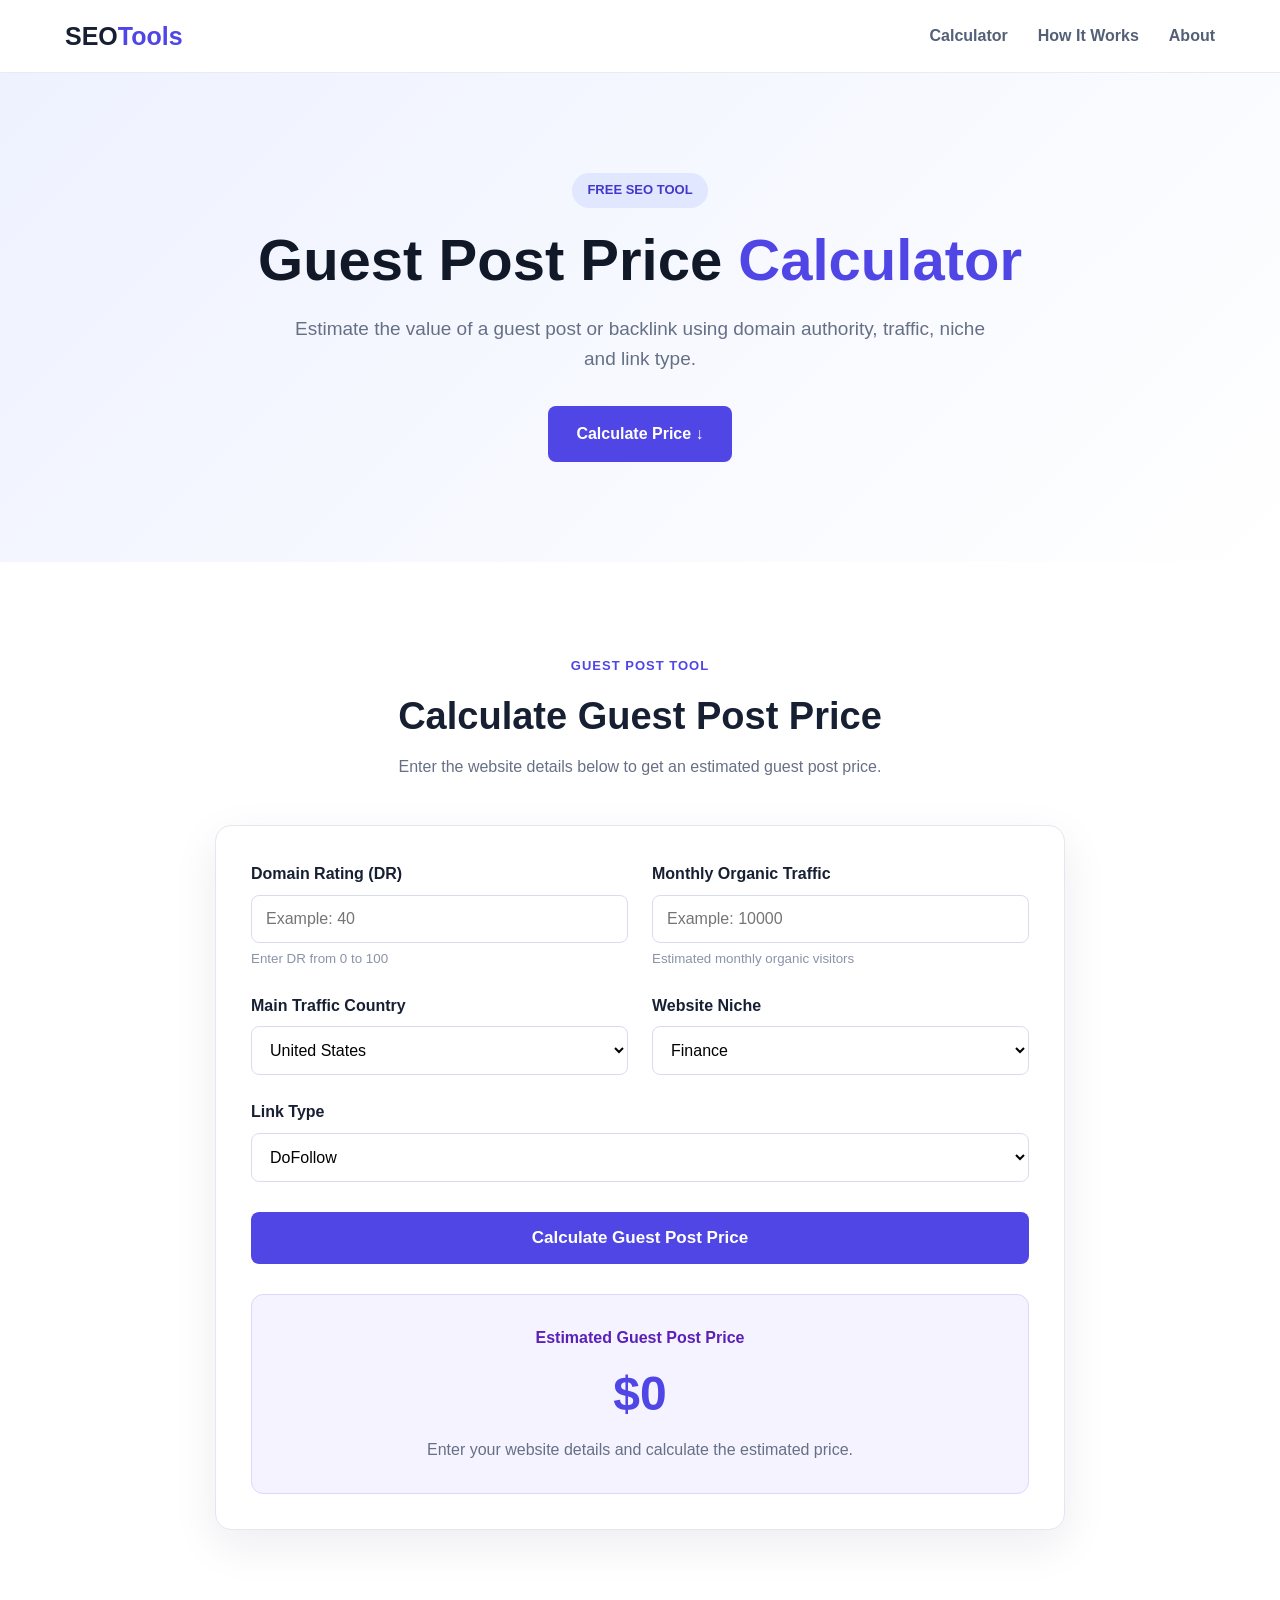
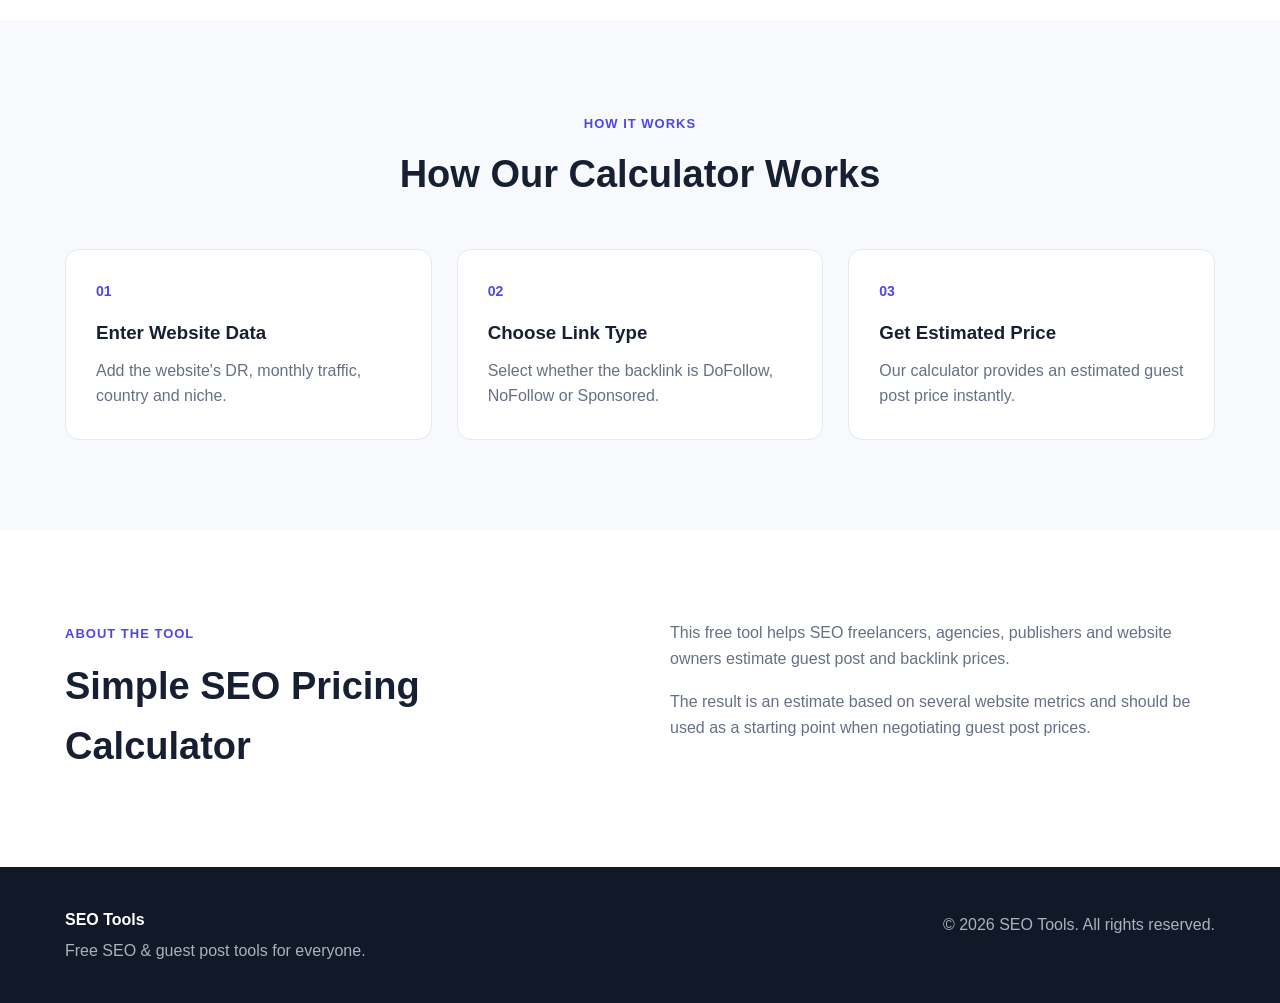
==== index.html @ 1c589ca2 "Update index.html" ====
<!DOCTYPE html>
<html lang="en">
<head>
    <meta charset="UTF-8">
    <meta name="viewport" content="width=device-width, initial-scale=1.0">

    <title>Guest Post Price Calculator | Free SEO Tool</title>

    <meta name="description" content="Free guest post price calculator. Estimate guest post and backlink prices based on domain authority, traffic, niche and link type.">

<link rel="stylesheet" type="text/css" href="./style.css?v=2">
<body>

<header class="header">
    <div class="container nav">
        <div class="logo">
            SEO<span>Tools</span>
        </div>

        <nav>
            <a href="#calculator">Calculator</a>
            <a href="#how-it-works">How It Works</a>
            <a href="#about">About</a>
        </nav>
    </div>
</header>


<section class="hero">
    <div class="container hero-content">

        <div class="hero-text">
            <div class="badge">FREE SEO TOOL</div>

            <h1>
                Guest Post Price
                <span>Calculator</span>
            </h1>

            <p>
                Estimate the value of a guest post or backlink
                using domain authority, traffic, niche and link type.
            </p>

            <a href="#calculator" class="hero-button">
                Calculate Price ↓
            </a>
        </div>

    </div>
</section>


<section class="calculator-section" id="calculator">

    <div class="container">

        <div class="section-heading">
            <span>GUEST POST TOOL</span>
            <h2>Calculate Guest Post Price</h2>
            <p>
                Enter the website details below to get an estimated
                guest post price.
            </p>
        </div>


        <div class="calculator-card">

            <div class="form-grid">

                <div class="form-group">
                    <label for="dr">Domain Rating (DR)</label>

                    <input
                        type="number"
                        id="dr"
                        min="0"
                        max="100"
                        placeholder="Example: 40"
                    >

                    <small>Enter DR from 0 to 100</small>
                </div>


                <div class="form-group">
                    <label for="traffic">Monthly Organic Traffic</label>

                    <input
                        type="number"
                        id="traffic"
                        min="0"
                        placeholder="Example: 10000"
                    >

                    <small>Estimated monthly organic visitors</small>
                </div>


                <div class="form-group">
                    <label for="country">Main Traffic Country</label>

                    <select id="country">
                        <option value="1">United States</option>
                        <option value="0.9">United Kingdom</option>
                        <option value="0.8">Canada</option>
                        <option value="0.7">Australia</option>
                        <option value="0.55">Germany</option>
                        <option value="0.45">France</option>
                        <option value="0.35">India</option>
                        <option value="0.3">Pakistan</option>
                        <option value="0.3">Other</option>
                    </select>
                </div>


                <div class="form-group">
                    <label for="niche">Website Niche</label>

                    <select id="niche">
                        <option value="1.25">Finance</option>
                        <option value="1.2">Business</option>
                        <option value="1.15">Technology</option>
                        <option value="1.1">Marketing / SEO</option>
                        <option value="1">Health</option>
                        <option value="0.95">Education</option>
                        <option value="0.9">Travel</option>
                        <option value="0.85">Lifestyle</option>
                        <option value="0.8">General</option>
                    </select>
                </div>


                <div class="form-group full-width">
                    <label for="linkType">Link Type</label>

                    <select id="linkType">
                        <option value="1.15">DoFollow</option>
                        <option value="0.75">NoFollow</option>
                        <option value="0.9">Sponsored</option>
                    </select>
                </div>

            </div>


            <button class="calculate-button" onclick="calculatePrice()">
                Calculate Guest Post Price
            </button>


            <div id="result" class="result-box">

                <div class="result-label">
                    Estimated Guest Post Price
                </div>

                <div class="price" id="price">
                    $0
                </div>

                <p id="resultText">
                    Enter your website details and calculate the estimated price.
                </p>

            </div>

        </div>

    </div>

</section>


<section class="features" id="how-it-works">

    <div class="container">

        <div class="section-heading">
            <span>HOW IT WORKS</span>
            <h2>How Our Calculator Works</h2>
        </div>


        <div class="feature-grid">

            <div class="feature-card">
                <div class="feature-number">01</div>
                <h3>Enter Website Data</h3>
                <p>
                    Add the website's DR, monthly traffic,
                    country and niche.
                </p>
            </div>


            <div class="feature-card">
                <div class="feature-number">02</div>
                <h3>Choose Link Type</h3>
                <p>
                    Select whether the backlink is DoFollow,
                    NoFollow or Sponsored.
                </p>
            </div>


            <div class="feature-card">
                <div class="feature-number">03</div>
                <h3>Get Estimated Price</h3>
                <p>
                    Our calculator provides an estimated
                    guest post price instantly.
                </p>
            </div>

        </div>

    </div>

</section>


<section class="about" id="about">

    <div class="container about-content">

        <div>
            <span class="section-label">ABOUT THE TOOL</span>

            <h2>
                Simple SEO Pricing Calculator
            </h2>
        </div>

        <div>
            <p>
                This free tool helps SEO freelancers, agencies,
                publishers and website owners estimate guest post
                and backlink prices.
            </p>

            <p>
                The result is an estimate based on several website
                metrics and should be used as a starting point when
                negotiating guest post prices.
            </p>
        </div>

    </div>

</section>


<footer>

    <div class="container footer-content">

        <div>
            <strong>SEO Tools</strong>
            <p>Free SEO & guest post tools for everyone.</p>
        </div>

        <div>
            <p>© 2026 SEO Tools. All rights reserved.</p>
        </div>

    </div>

</footer>


<script src="script.js"></script>

</body>
</html>
---- style.css ----
* {
    margin: 0;
    padding: 0;
    box-sizing: border-box;
}

html {
    scroll-behavior: smooth;
}

body {
    font-family: Arial, Helvetica, sans-serif;
    background: #f7f9fc;
    color: #172033;
    line-height: 1.6;
}

.container {
    width: 90%;
    max-width: 1150px;
    margin: auto;
}

/* HEADER */

.header {
    background: #ffffff;
    border-bottom: 1px solid #e8ecf2;
    position: sticky;
    top: 0;
    z-index: 1000;
}

.nav {
    min-height: 72px;
    display: flex;
    align-items: center;
    justify-content: space-between;
}

.logo {
    font-size: 25px;
    font-weight: 800;
    color: #172033;
}

.logo span {
    color: #4f46e5;
}

nav {
    display: flex;
    gap: 30px;
}

nav a {
    text-decoration: none;
    color: #536075;
    font-weight: 600;
}

nav a:hover {
    color: #4f46e5;
}

/* HERO */

.hero {
    background: linear-gradient(135deg, #eef2ff, #ffffff);
    padding: 100px 0;
}

.hero-content {
    text-align: center;
}

.badge {
    display: inline-block;
    background: #e0e7ff;
    color: #4338ca;
    padding: 7px 15px;
    border-radius: 50px;
    font-size: 13px;
    font-weight: 800;
    margin-bottom: 20px;
}

.hero h1 {
    font-size: 58px;
    line-height: 1.1;
    margin-bottom: 22px;
    color: #111827;
}

.hero h1 span {
    color: #4f46e5;
}

.hero p {
    max-width: 700px;
    margin: auto;
    font-size: 19px;
    color: #667085;
    margin-bottom: 32px;
}

.hero-button {
    display: inline-block;
    background: #4f46e5;
    color: white;
    text-decoration: none;
    padding: 15px 28px;
    border-radius: 8px;
    font-weight: 700;
}

.hero-button:hover {
    background: #3730a3;
}

/* SECTIONS */

.calculator-section {
    padding: 90px 0;
    background: white;
}

.section-heading {
    text-align: center;
    margin-bottom: 45px;
}

.section-heading span,
.section-label {
    color: #4f46e5;
    font-size: 13px;
    font-weight: 800;
    letter-spacing: 1px;
}

.section-heading h2 {
    font-size: 38px;
    margin: 8px 0;
}

.section-heading p {
    color: #667085;
}

/* CALCULATOR */

.calculator-card {
    max-width: 850px;
    margin: auto;
    background: #ffffff;
    border: 1px solid #e3e7ef;
    border-radius: 16px;
    padding: 35px;
    box-shadow: 0 15px 45px rgba(20, 30, 60, 0.08);
}

.form-grid {
    display: grid;
    grid-template-columns: 1fr 1fr;
    gap: 24px;
}

.form-group {
    display: flex;
    flex-direction: column;
}

.full-width {
    grid-column: 1 / -1;
}

label {
    font-weight: 700;
    margin-bottom: 8px;
}

input,
select {
    width: 100%;
    padding: 14px;
    border: 1px solid #d8dee9;
    border-radius: 8px;
    font-size: 16px;
    outline: none;
    background: white;
}

input:focus,
select:focus {
    border-color: #4f46e5;
}

small {
    color: #8a94a6;
    margin-top: 5px;
}

.calculate-button {
    width: 100%;
    margin-top: 30px;
    padding: 16px;
    background: #4f46e5;
    color: white;
    border: none;
    border-radius: 8px;
    font-size: 17px;
    font-weight: 800;
    cursor: pointer;
}

.calculate-button:hover {
    background: #3730a3;
}

/* RESULT */

.result-box {
    margin-top: 30px;
    padding: 30px;
    background: #f5f3ff;
    border: 1px solid #ddd6fe;
    border-radius: 12px;
    text-align: center;
}

.result-label {
    color: #5b21b6;
    font-weight: 700;
}

.price {
    font-size: 48px;
    font-weight: 900;
    color: #4f46e5;
    margin: 5px 0;
}

.result-box p {
    color: #667085;
}

/* FEATURES */

.features {
    padding: 90px 0;
    background: #f7f9fc;
}

.feature-grid {
    display: grid;
    grid-template-columns: repeat(3, 1fr);
    gap: 25px;
}

.feature-card {
    background: white;
    border: 1px solid #e5e9f0;
    border-radius: 14px;
    padding: 30px;
}

.feature-number {
    font-size: 14px;
    font-weight: 900;
    color: #4f46e5;
    margin-bottom: 15px;
}

.feature-card h3 {
    margin-bottom: 10px;
}

.feature-card p {
    color: #667085;
}

/* ABOUT */

.about {
    padding: 90px 0;
    background: white;
}

.about-content {
    display: grid;
    grid-template-columns: 1fr 1fr;
    gap: 60px;
}

.about h2 {
    font-size: 38px;
    margin-top: 10px;
}

.about p {
    color: #667085;
    margin-bottom: 18px;
}

/* FOOTER */

footer {
    background: #111827;
    color: white;
    padding: 40px 0;
}

.footer-content {
    display: flex;
    justify-content: space-between;
    gap: 30px;
}

footer p {
    color: #aab2c0;
    margin-top: 5px;
}

/* MOBILE */

@media (max-width: 768px) {

    .nav {
        flex-direction: column;
        gap: 15px;
        padding: 18px 0;
    }

    nav {
        gap: 15px;
        flex-wrap: wrap;
        justify-content: center;
    }

    .hero {
        padding: 70px 0;
    }

    .hero h1 {
        font-size: 40px;
    }

    .hero p {
        font-size: 17px;
    }

    .form-grid {
        grid-template-columns: 1fr;
    }

    .full-width {
        grid-column: auto;
    }

    .feature-grid {
        grid-template-columns: 1fr;
    }

    .about-content {
        grid-template-columns: 1fr;
        gap: 30px;
    }

    .footer-content {
        flex-direction: column;
    }

    .section-heading h2 {
        font-size: 30px;
    }

    .calculator-card {
        padding: 22px;
    }
}
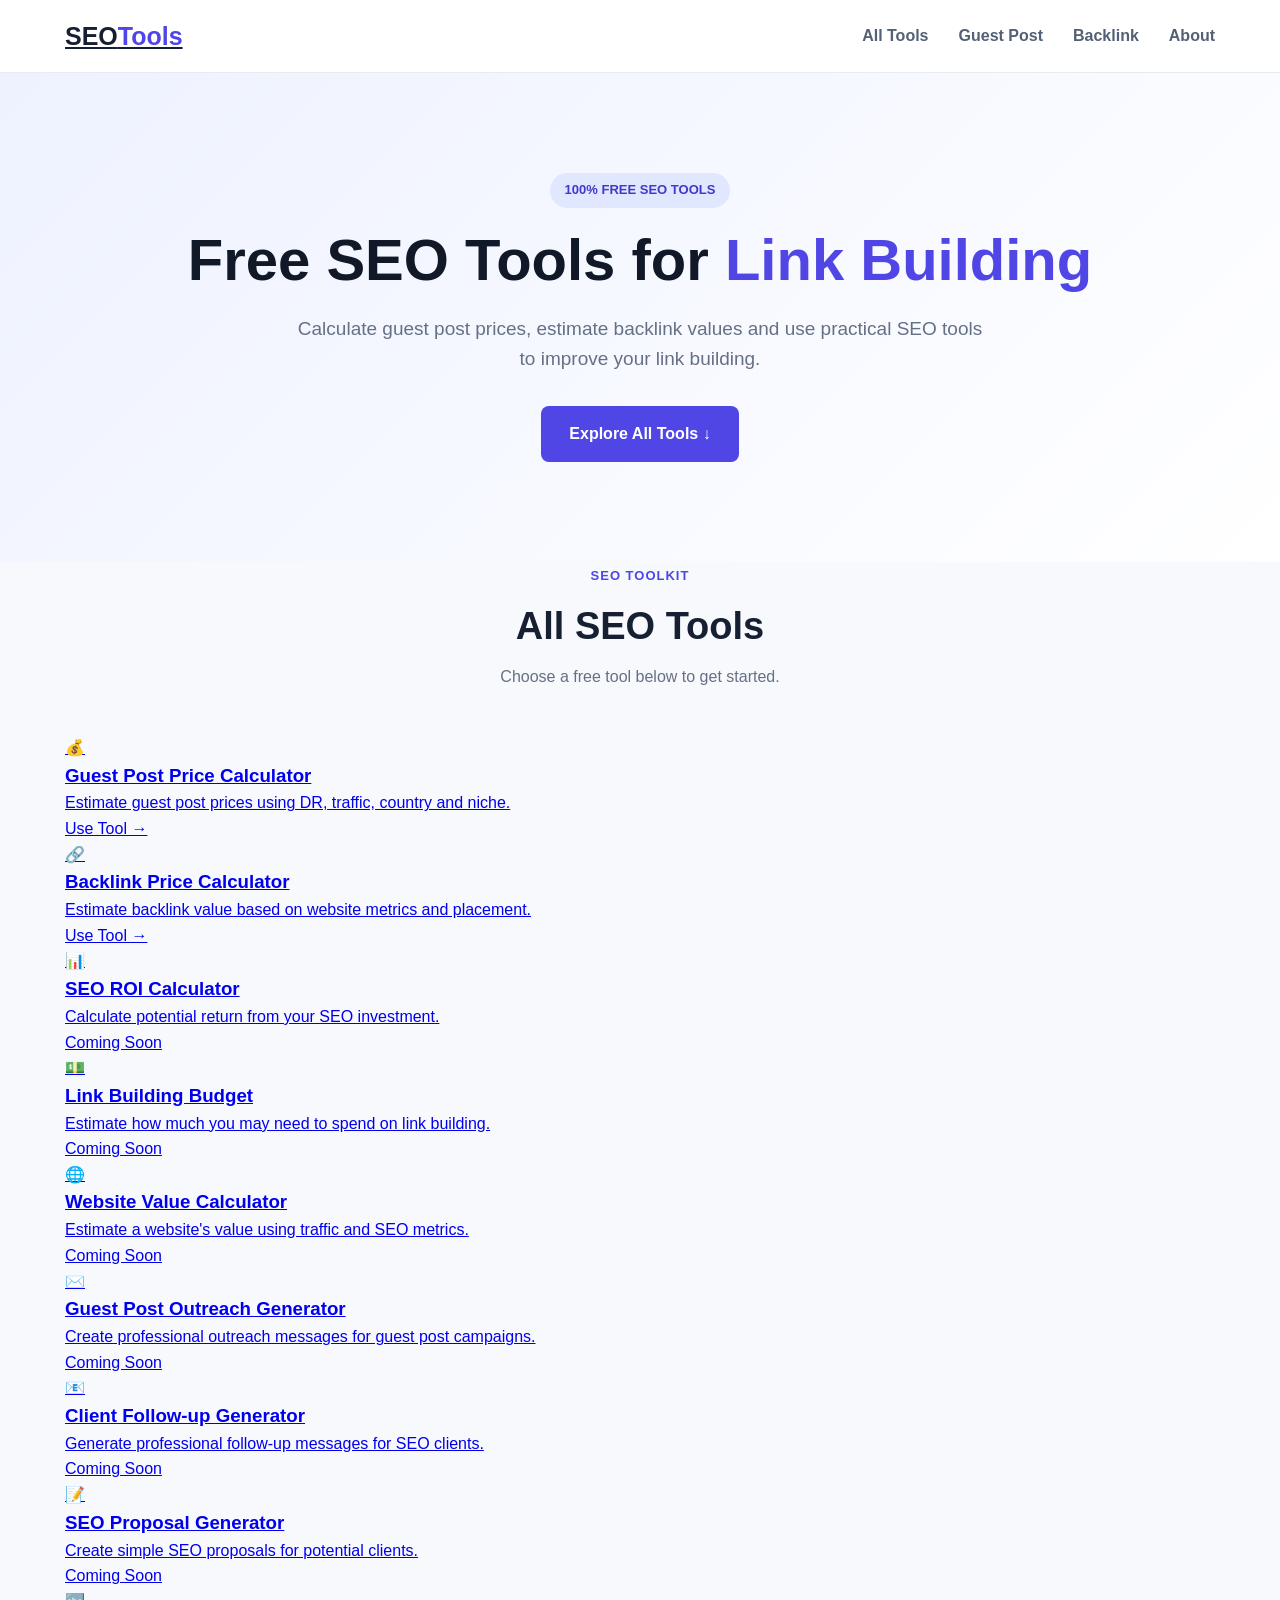
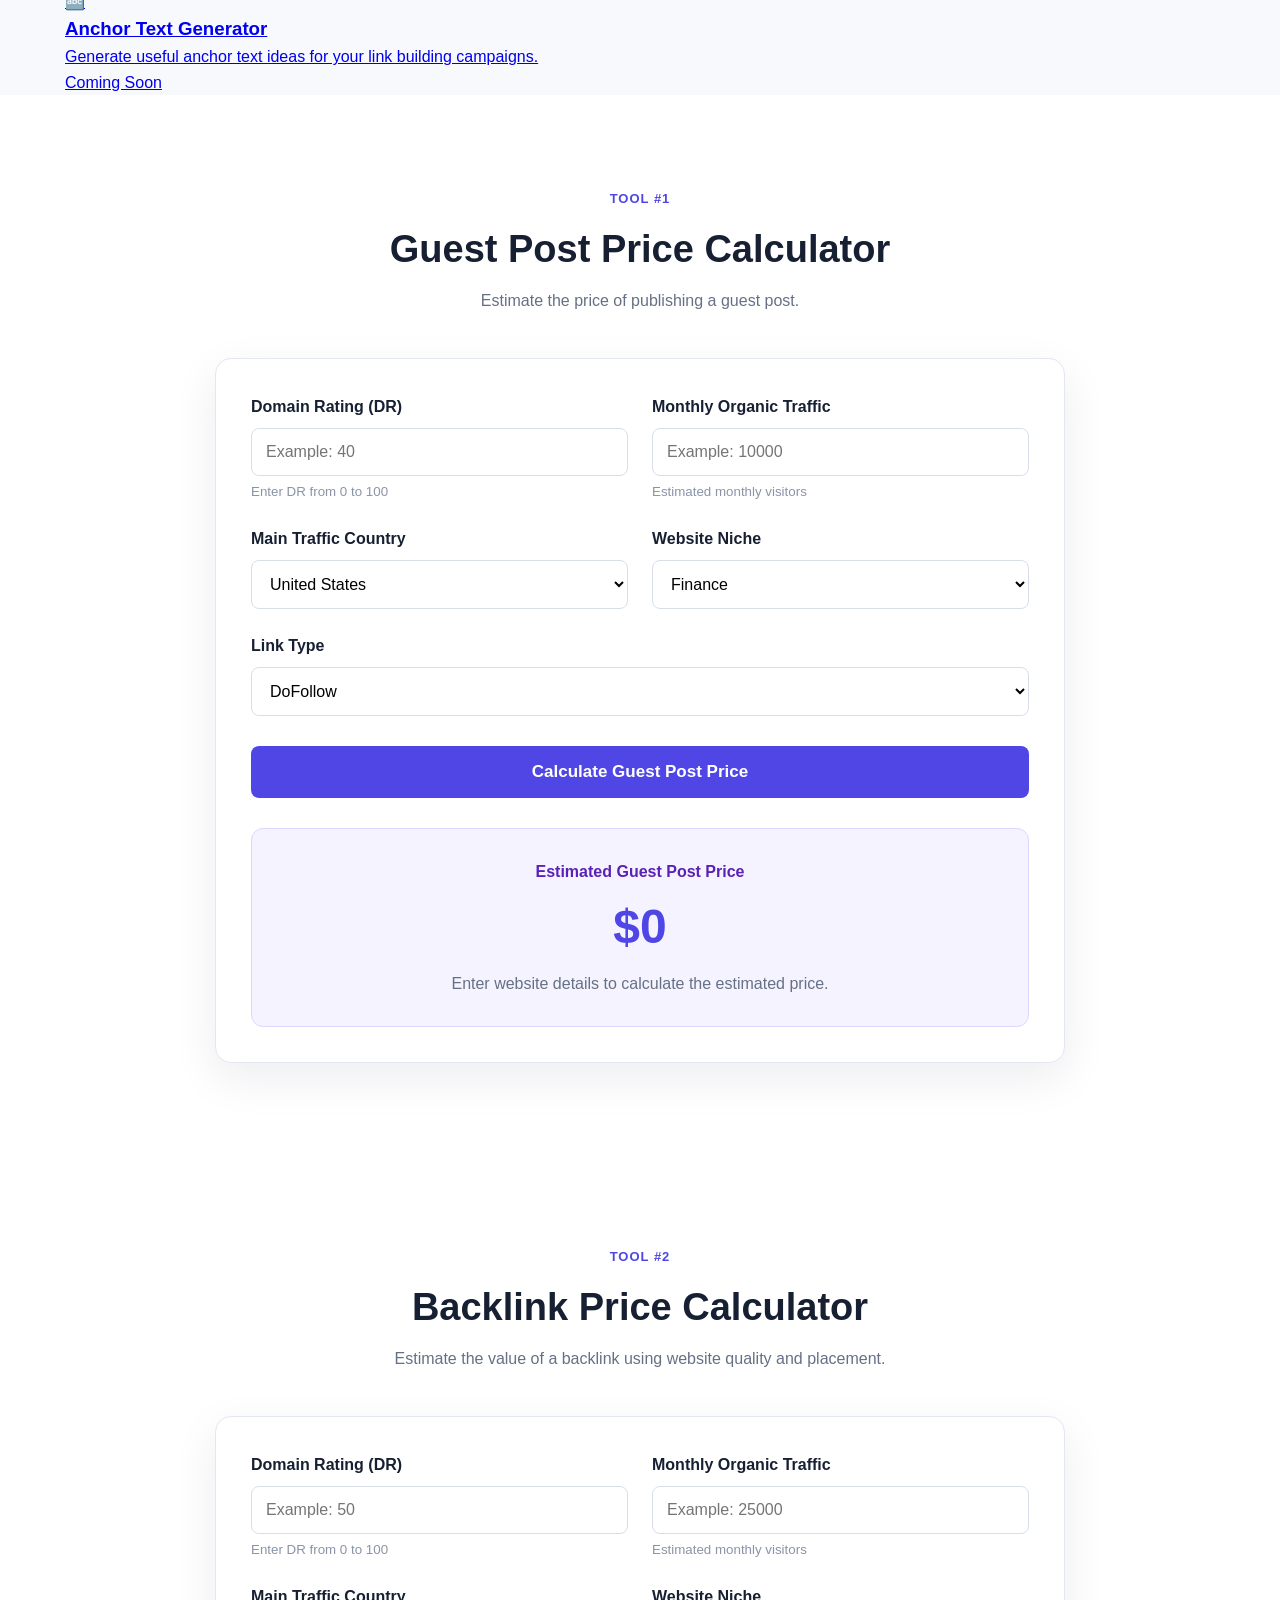
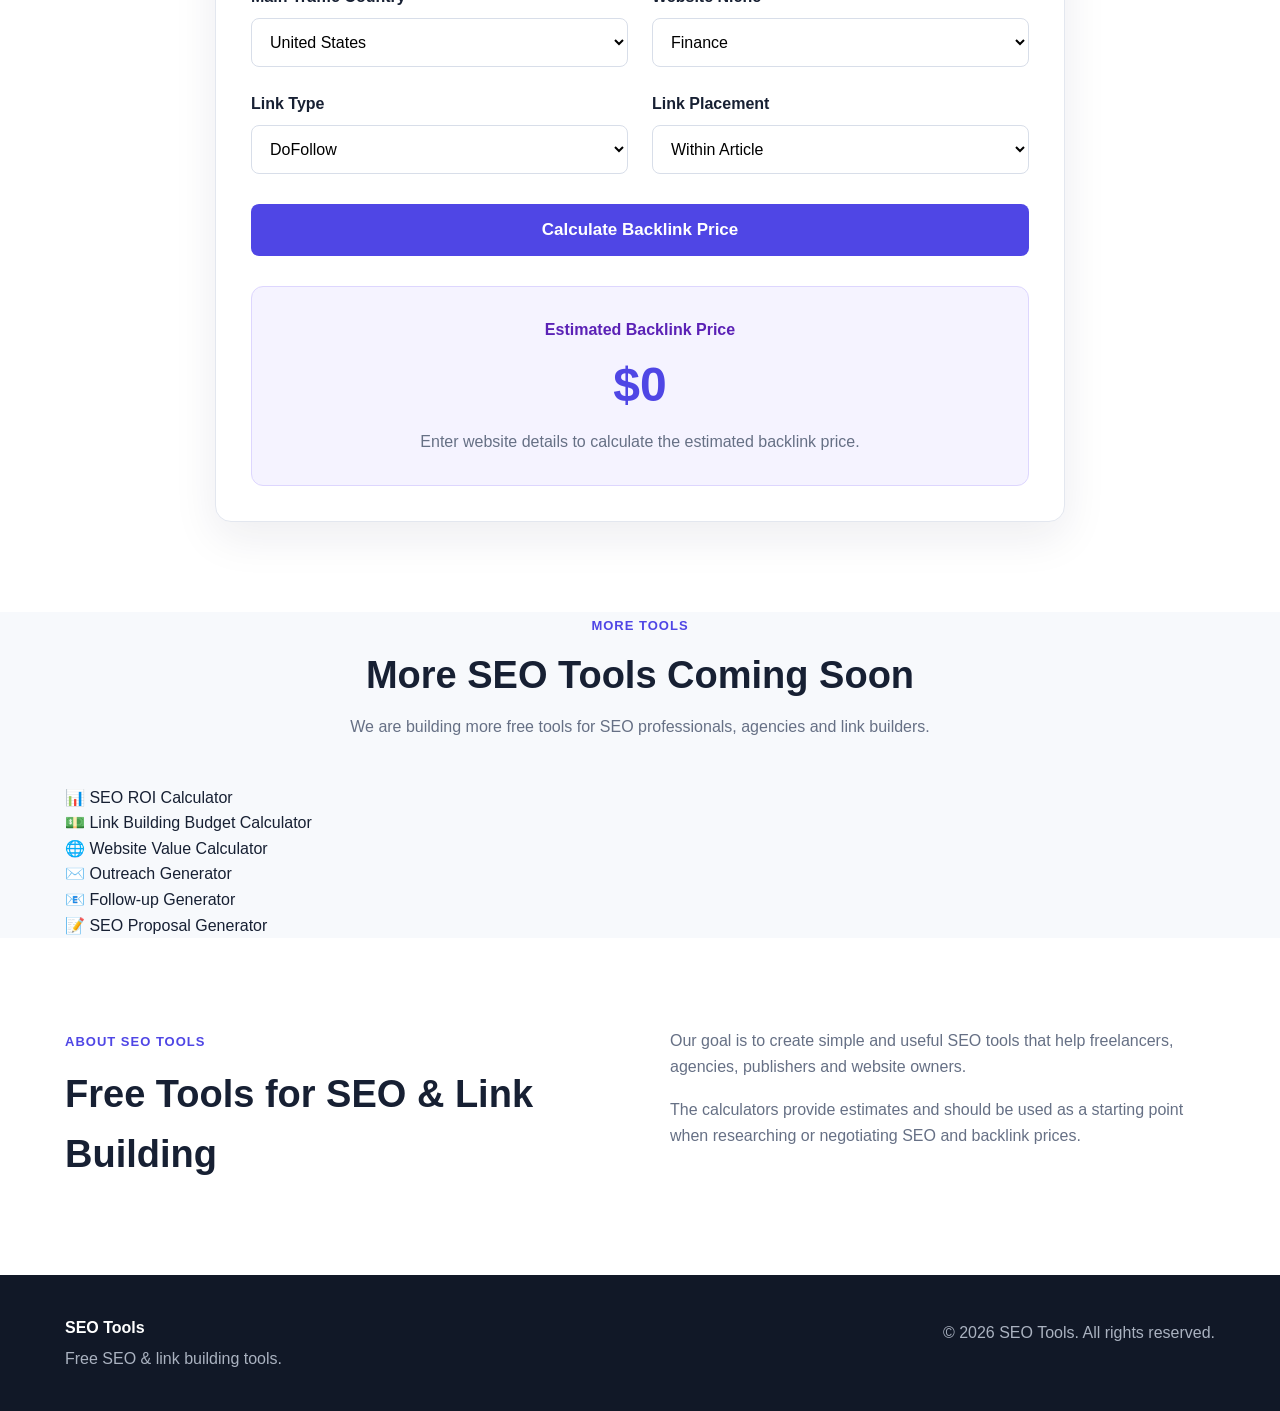
==== commit feaa643d: "Update index.html" ====
--- a/index.html
+++ b/index.html
@@ -1,68 +1,313 @@
-
 <!DOCTYPE html>
 <html lang="en">
 <head>
     <meta charset="UTF-8">
     <meta name="viewport" content="width=device-width, initial-scale=1.0">
 
-    <title>Guest Post Price Calculator | Free SEO Tool</title>
-
-    <meta name="description" content="Free guest post price calculator. Estimate guest post and backlink prices based on domain authority, traffic, niche and link type.">
-
-<link rel="stylesheet" type="text/css" href="./style.css?v=2">
+    <title>Free SEO Tools - Guest Post & Backlink Calculators</title>
+
+    <meta name="description" content="Free SEO tools including guest post price calculator, backlink price calculator, SEO ROI calculator and link building tools.">
+
+    <link rel="stylesheet" href="./style.css?v=3">
+</head>
+
 <body>
 
 <header class="header">
+
     <div class="container nav">
-        <div class="logo">
+
+        <a href="#home" class="logo">
             SEO<span>Tools</span>
-        </div>
+        </a>
 
         <nav>
-            <a href="#calculator">Calculator</a>
-            <a href="#how-it-works">How It Works</a>
+            <a href="#tools">All Tools</a>
+            <a href="#guest-post">Guest Post</a>
+            <a href="#backlink">Backlink</a>
             <a href="#about">About</a>
         </nav>
+
     </div>
+
 </header>
 
 
-<section class="hero">
+<!-- HERO -->
+
+<section class="hero" id="home">
+
     <div class="container hero-content">
 
-        <div class="hero-text">
-            <div class="badge">FREE SEO TOOL</div>
-
-            <h1>
-                Guest Post Price
-                <span>Calculator</span>
-            </h1>
+        <div class="badge">
+            100% FREE SEO TOOLS
+        </div>
+
+        <h1>
+            Free SEO Tools for
+            <span>Link Building</span>
+        </h1>
+
+        <p>
+            Calculate guest post prices, estimate backlink values
+            and use practical SEO tools to improve your link building.
+        </p>
+
+        <a href="#tools" class="hero-button">
+            Explore All Tools ↓
+        </a>
+
+    </div>
+
+</section>
+
+
+<!-- ALL TOOLS -->
+
+<section class="tools-section" id="tools">
+
+    <div class="container">
+
+        <div class="section-heading">
+
+            <span>SEO TOOLKIT</span>
+
+            <h2>
+                All SEO Tools
+            </h2>
 
             <p>
-                Estimate the value of a guest post or backlink
-                using domain authority, traffic, niche and link type.
+                Choose a free tool below to get started.
             </p>
 
-            <a href="#calculator" class="hero-button">
-                Calculate Price ↓
+        </div>
+
+
+        <div class="tools-grid">
+
+
+            <a href="#guest-post" class="tool-card active-tool">
+
+                <div class="tool-icon">
+                    💰
+                </div>
+
+                <h3>
+                    Guest Post Price Calculator
+                </h3>
+
+                <p>
+                    Estimate guest post prices using DR,
+                    traffic, country and niche.
+                </p>
+
+                <span class="tool-link">
+                    Use Tool →
+                </span>
+
             </a>
+
+
+            <a href="#backlink" class="tool-card active-tool">
+
+                <div class="tool-icon">
+                    🔗
+                </div>
+
+                <h3>
+                    Backlink Price Calculator
+                </h3>
+
+                <p>
+                    Estimate backlink value based on
+                    website metrics and placement.
+                </p>
+
+                <span class="tool-link">
+                    Use Tool →
+                </span>
+
+            </a>
+
+
+            <a href="#seo-roi" class="tool-card">
+
+                <div class="tool-icon">
+                    📊
+                </div>
+
+                <h3>
+                    SEO ROI Calculator
+                </h3>
+
+                <p>
+                    Calculate potential return from
+                    your SEO investment.
+                </p>
+
+                <span class="tool-link">
+                    Coming Soon
+                </span>
+
+            </a>
+
+
+            <a href="#link-budget" class="tool-card">
+
+                <div class="tool-icon">
+                    💵
+                </div>
+
+                <h3>
+                    Link Building Budget
+                </h3>
+
+                <p>
+                    Estimate how much you may need
+                    to spend on link building.
+                </p>
+
+                <span class="tool-link">
+                    Coming Soon
+                </span>
+
+            </a>
+
+
+            <a href="#website-value" class="tool-card">
+
+                <div class="tool-icon">
+                    🌐
+                </div>
+
+                <h3>
+                    Website Value Calculator
+                </h3>
+
+                <p>
+                    Estimate a website's value using
+                    traffic and SEO metrics.
+                </p>
+
+                <span class="tool-link">
+                    Coming Soon
+                </span>
+
+            </a>
+
+
+            <a href="#outreach" class="tool-card">
+
+                <div class="tool-icon">
+                    ✉️
+                </div>
+
+                <h3>
+                    Guest Post Outreach Generator
+                </h3>
+
+                <p>
+                    Create professional outreach messages
+                    for guest post campaigns.
+                </p>
+
+                <span class="tool-link">
+                    Coming Soon
+                </span>
+
+            </a>
+
+
+            <a href="#follow-up" class="tool-card">
+
+                <div class="tool-icon">
+                    📧
+                </div>
+
+                <h3>
+                    Client Follow-up Generator
+                </h3>
+
+                <p>
+                    Generate professional follow-up
+                    messages for SEO clients.
+                </p>
+
+                <span class="tool-link">
+                    Coming Soon
+                </span>
+
+            </a>
+
+
+            <a href="#proposal" class="tool-card">
+
+                <div class="tool-icon">
+                    📝
+                </div>
+
+                <h3>
+                    SEO Proposal Generator
+                </h3>
+
+                <p>
+                    Create simple SEO proposals
+                    for potential clients.
+                </p>
+
+                <span class="tool-link">
+                    Coming Soon
+                </span>
+
+            </a>
+
+
+            <a href="#anchor" class="tool-card">
+
+                <div class="tool-icon">
+                    🔤
+                </div>
+
+                <h3>
+                    Anchor Text Generator
+                </h3>
+
+                <p>
+                    Generate useful anchor text ideas
+                    for your link building campaigns.
+                </p>
+
+                <span class="tool-link">
+                    Coming Soon
+                </span>
+
+            </a>
+
         </div>
 
     </div>
+
 </section>
 
 
-<section class="calculator-section" id="calculator">
+<!-- GUEST POST CALCULATOR -->
+
+<section class="calculator-section" id="guest-post">
 
     <div class="container">
 
         <div class="section-heading">
-            <span>GUEST POST TOOL</span>
-            <h2>Calculate Guest Post Price</h2>
+
+            <span>TOOL #1</span>
+
+            <h2>
+                Guest Post Price Calculator
+            </h2>
+
             <p>
-                Enter the website details below to get an estimated
-                guest post price.
+                Estimate the price of publishing a guest post.
             </p>
+
         </div>
 
 
@@ -70,99 +315,194 @@
 
             <div class="form-grid">
 
-                <div class="form-group">
-                    <label for="dr">Domain Rating (DR)</label>
+
+                <div class="form-group">
+
+                    <label for="gp-dr">
+                        Domain Rating (DR)
+                    </label>
 
                     <input
                         type="number"
-                        id="dr"
+                        id="gp-dr"
                         min="0"
                         max="100"
                         placeholder="Example: 40"
                     >
 
-                    <small>Enter DR from 0 to 100</small>
-                </div>
-
-
-                <div class="form-group">
-                    <label for="traffic">Monthly Organic Traffic</label>
+                    <small>
+                        Enter DR from 0 to 100
+                    </small>
+
+                </div>
+
+
+                <div class="form-group">
+
+                    <label for="gp-traffic">
+                        Monthly Organic Traffic
+                    </label>
 
                     <input
                         type="number"
-                        id="traffic"
+                        id="gp-traffic"
                         min="0"
                         placeholder="Example: 10000"
                     >
 
-                    <small>Estimated monthly organic visitors</small>
-                </div>
-
-
-                <div class="form-group">
-                    <label for="country">Main Traffic Country</label>
-
-                    <select id="country">
-                        <option value="1">United States</option>
-                        <option value="0.9">United Kingdom</option>
-                        <option value="0.8">Canada</option>
-                        <option value="0.7">Australia</option>
-                        <option value="0.55">Germany</option>
-                        <option value="0.45">France</option>
-                        <option value="0.35">India</option>
-                        <option value="0.3">Pakistan</option>
-                        <option value="0.3">Other</option>
+                    <small>
+                        Estimated monthly visitors
+                    </small>
+
+                </div>
+
+
+                <div class="form-group">
+
+                    <label for="gp-country">
+                        Main Traffic Country
+                    </label>
+
+                    <select id="gp-country">
+
+                        <option value="1">
+                            United States
+                        </option>
+
+                        <option value="0.9">
+                            United Kingdom
+                        </option>
+
+                        <option value="0.8">
+                            Canada
+                        </option>
+
+                        <option value="0.7">
+                            Australia
+                        </option>
+
+                        <option value="0.55">
+                            Germany
+                        </option>
+
+                        <option value="0.45">
+                            France
+                        </option>
+
+                        <option value="0.35">
+                            India
+                        </option>
+
+                        <option value="0.3">
+                            Pakistan
+                        </option>
+
+                        <option value="0.3">
+                            Other
+                        </option>
+
                     </select>
-                </div>
-
-
-                <div class="form-group">
-                    <label for="niche">Website Niche</label>
-
-                    <select id="niche">
-                        <option value="1.25">Finance</option>
-                        <option value="1.2">Business</option>
-                        <option value="1.15">Technology</option>
-                        <option value="1.1">Marketing / SEO</option>
-                        <option value="1">Health</option>
-                        <option value="0.95">Education</option>
-                        <option value="0.9">Travel</option>
-                        <option value="0.85">Lifestyle</option>
-                        <option value="0.8">General</option>
+
+                </div>
+
+
+                <div class="form-group">
+
+                    <label for="gp-niche">
+                        Website Niche
+                    </label>
+
+                    <select id="gp-niche">
+
+                        <option value="1.25">
+                            Finance
+                        </option>
+
+                        <option value="1.2">
+                            Business
+                        </option>
+
+                        <option value="1.15">
+                            Technology
+                        </option>
+
+                        <option value="1.1">
+                            Marketing / SEO
+                        </option>
+
+                        <option value="1">
+                            Health
+                        </option>
+
+                        <option value="0.95">
+                            Education
+                        </option>
+
+                        <option value="0.9">
+                            Travel
+                        </option>
+
+                        <option value="0.85">
+                            Lifestyle
+                        </option>
+
+                        <option value="0.8">
+                            General
+                        </option>
+
                     </select>
+
                 </div>
 
 
                 <div class="form-group full-width">
-                    <label for="linkType">Link Type</label>
-
-                    <select id="linkType">
-                        <option value="1.15">DoFollow</option>
-                        <option value="0.75">NoFollow</option>
-                        <option value="0.9">Sponsored</option>
+
+                    <label for="gp-link">
+                        Link Type
+                    </label>
+
+                    <select id="gp-link">
+
+                        <option value="1.15">
+                            DoFollow
+                        </option>
+
+                        <option value="0.75">
+                            NoFollow
+                        </option>
+
+                        <option value="0.9">
+                            Sponsored
+                        </option>
+
                     </select>
-                </div>
-
-            </div>
-
-
-            <button class="calculate-button" onclick="calculatePrice()">
+
+                </div>
+
+            </div>
+
+
+            <button
+                class="calculate-button"
+                onclick="calculateGuestPost()"
+            >
                 Calculate Guest Post Price
             </button>
 
 
-            <div id="result" class="result-box">
+            <div class="result-box">
 
                 <div class="result-label">
                     Estimated Guest Post Price
                 </div>
 
-                <div class="price" id="price">
+                <div class="price" id="gp-price">
                     $0
                 </div>
 
-                <p id="resultText">
-                    Enter your website details and calculate the estimated price.
+                <p id="gp-result">
+                    Enter website details to calculate
+                    the estimated price.
                 </p>
 
             </div>
@@ -174,45 +514,247 @@
 </section>
 
 
-<section class="features" id="how-it-works">
+<!-- BACKLINK CALCULATOR -->
+
+<section class="calculator-section alternate-section" id="backlink">
 
     <div class="container">
 
         <div class="section-heading">
-            <span>HOW IT WORKS</span>
-            <h2>How Our Calculator Works</h2>
-        </div>
-
-
-        <div class="feature-grid">
-
-            <div class="feature-card">
-                <div class="feature-number">01</div>
-                <h3>Enter Website Data</h3>
-                <p>
-                    Add the website's DR, monthly traffic,
-                    country and niche.
-                </p>
-            </div>
-
-
-            <div class="feature-card">
-                <div class="feature-number">02</div>
-                <h3>Choose Link Type</h3>
-                <p>
-                    Select whether the backlink is DoFollow,
-                    NoFollow or Sponsored.
-                </p>
-            </div>
-
-
-            <div class="feature-card">
-                <div class="feature-number">03</div>
-                <h3>Get Estimated Price</h3>
-                <p>
-                    Our calculator provides an estimated
-                    guest post price instantly.
-                </p>
+
+            <span>TOOL #2</span>
+
+            <h2>
+                Backlink Price Calculator
+            </h2>
+
+            <p>
+                Estimate the value of a backlink using
+                website quality and placement.
+            </p>
+
+        </div>
+
+
+        <div class="calculator-card">
+
+            <div class="form-grid">
+
+
+                <div class="form-group">
+
+                    <label for="bl-dr">
+                        Domain Rating (DR)
+                    </label>
+
+                    <input
+                        type="number"
+                        id="bl-dr"
+                        min="0"
+                        max="100"
+                        placeholder="Example: 50"
+                    >
+
+                    <small>
+                        Enter DR from 0 to 100
+                    </small>
+
+                </div>
+
+
+                <div class="form-group">
+
+                    <label for="bl-traffic">
+                        Monthly Organic Traffic
+                    </label>
+
+                    <input
+                        type="number"
+                        id="bl-traffic"
+                        min="0"
+                        placeholder="Example: 25000"
+                    >
+
+                    <small>
+                        Estimated monthly visitors
+                    </small>
+
+                </div>
+
+
+                <div class="form-group">
+
+                    <label for="bl-country">
+                        Main Traffic Country
+                    </label>
+
+                    <select id="bl-country">
+
+                        <option value="1">
+                            United States
+                        </option>
+
+                        <option value="0.9">
+                            United Kingdom
+                        </option>
+
+                        <option value="0.8">
+                            Canada
+                        </option>
+
+                        <option value="0.75">
+                            Australia
+                        </option>
+
+                        <option value="0.6">
+                            Germany
+                        </option>
+
+                        <option value="0.55">
+                            France
+                        </option>
+
+                        <option value="0.4">
+                            India
+                        </option>
+
+                        <option value="0.3">
+                            Pakistan
+                        </option>
+
+                        <option value="0.35">
+                            Other
+                        </option>
+
+                    </select>
+
+                </div>
+
+
+                <div class="form-group">
+
+                    <label for="bl-niche">
+                        Website Niche
+                    </label>
+
+                    <select id="bl-niche">
+
+                        <option value="1.3">
+                            Finance
+                        </option>
+
+                        <option value="1.25">
+                            Business
+                        </option>
+
+                        <option value="1.2">
+                            Technology
+                        </option>
+
+                        <option value="1.15">
+                            Marketing / SEO
+                        </option>
+
+                        <option value="1">
+                            Health
+                        </option>
+
+                        <option value="0.95">
+                            Education
+                        </option>
+
+                        <option value="0.9">
+                            Travel
+                        </option>
+
+                        <option value="0.85">
+                            Lifestyle
+                        </option>
+
+                        <option value="0.8">
+                            General
+                        </option>
+
+                    </select>
+
+                </div>
+
+
+                <div class="form-group">
+
+                    <label for="bl-link">
+                        Link Type
+                    </label>
+
+                    <select id="bl-link">
+
+                        <option value="1.2">
+                            DoFollow
+                        </option>
+
+                        <option value="0.8">
+                            NoFollow
+                        </option>
+
+                        <option value="0.9">
+                            Sponsored
+                        </option>
+
+                    </select>
+
+                </div>
+
+
+                <div class="form-group">
+
+                    <label for="bl-placement">
+                        Link Placement
+                    </label>
+
+                    <select id="bl-placement">
+
+                        <option value="1.2">
+                            Within Article
+                        </option>
+
+                        <option value="1">
+                            Author Bio
+                        </option>
+
+                        <option value="0.85">
+                            Footer / Sidebar
+                        </option>
+
+                    </select>
+
+                </div>
+
+            </div>
+
+
+            <button
+                class="calculate-button"
+                onclick="calculateBacklink()"
+            >
+                Calculate Backlink Price
+            </button>
+
+
+            <div class="result-box">
+
+                <div class="result-label">
+                    Estimated Backlink Price
+                </div>
+
+                <div class="price" id="bl-price">
+                    $0
+                </div>
+
+                <p id="bl-result">
+                    Enter website details to calculate
+                    the estimated backlink price.
+                </p>
+
             </div>
 
         </div>
@@ -222,30 +764,94 @@
 </section>
 
 
+<!-- COMING SOON -->
+
+<section class="coming-section">
+
+    <div class="container">
+
+        <div class="section-heading">
+
+            <span>MORE TOOLS</span>
+
+            <h2>
+                More SEO Tools Coming Soon
+            </h2>
+
+            <p>
+                We are building more free tools for SEO
+                professionals, agencies and link builders.
+            </p>
+
+        </div>
+
+
+        <div class="coming-grid">
+
+            <div class="coming-card">
+                📊 SEO ROI Calculator
+            </div>
+
+            <div class="coming-card">
+                💵 Link Building Budget Calculator
+            </div>
+
+            <div class="coming-card">
+                🌐 Website Value Calculator
+            </div>
+
+            <div class="coming-card">
+                ✉️ Outreach Generator
+            </div>
+
+            <div class="coming-card">
+                📧 Follow-up Generator
+            </div>
+
+            <div class="coming-card">
+                📝 SEO Proposal Generator
+            </div>
+
+        </div>
+
+    </div>
+
+</section>
+
+
+<!-- ABOUT -->
+
 <section class="about" id="about">
 
     <div class="container about-content">
 
         <div>
-            <span class="section-label">ABOUT THE TOOL</span>
+
+            <span class="section-label">
+                ABOUT SEO TOOLS
+            </span>
 
             <h2>
-                Simple SEO Pricing Calculator
+                Free Tools for SEO & Link Building
             </h2>
-        </div>
+
+        </div>
+
 
         <div>
+
             <p>
-                This free tool helps SEO freelancers, agencies,
-                publishers and website owners estimate guest post
-                and backlink prices.
+                Our goal is to create simple and useful
+                SEO tools that help freelancers, agencies,
+                publishers and website owners.
             </p>
 
             <p>
-                The result is an estimate based on several website
-                metrics and should be used as a starting point when
-                negotiating guest post prices.
+                The calculators provide estimates and should
+                be used as a starting point when researching
+                or negotiating SEO and backlink prices.
             </p>
+
         </div>
 
     </div>
@@ -253,17 +859,31 @@
 </section>
 
 
+<!-- FOOTER -->
+
 <footer>
 
     <div class="container footer-content">
 
         <div>
-            <strong>SEO Tools</strong>
-            <p>Free SEO & guest post tools for everyone.</p>
-        </div>
+
+            <strong>
+                SEO Tools
+            </strong>
+
+            <p>
+                Free SEO & link building tools.
+            </p>
+
+        </div>
+
 
         <div>
-            <p>© 2026 SEO Tools. All rights reserved.</p>
+
+            <p>
+                © 2026 SEO Tools. All rights reserved.
+            </p>
+
         </div>
 
     </div>
@@ -271,7 +891,7 @@
 </footer>
 
 
-<script src="script.js"></script>
+<script src="./script.js?v=3"></script>
 
 </body>
 </html>
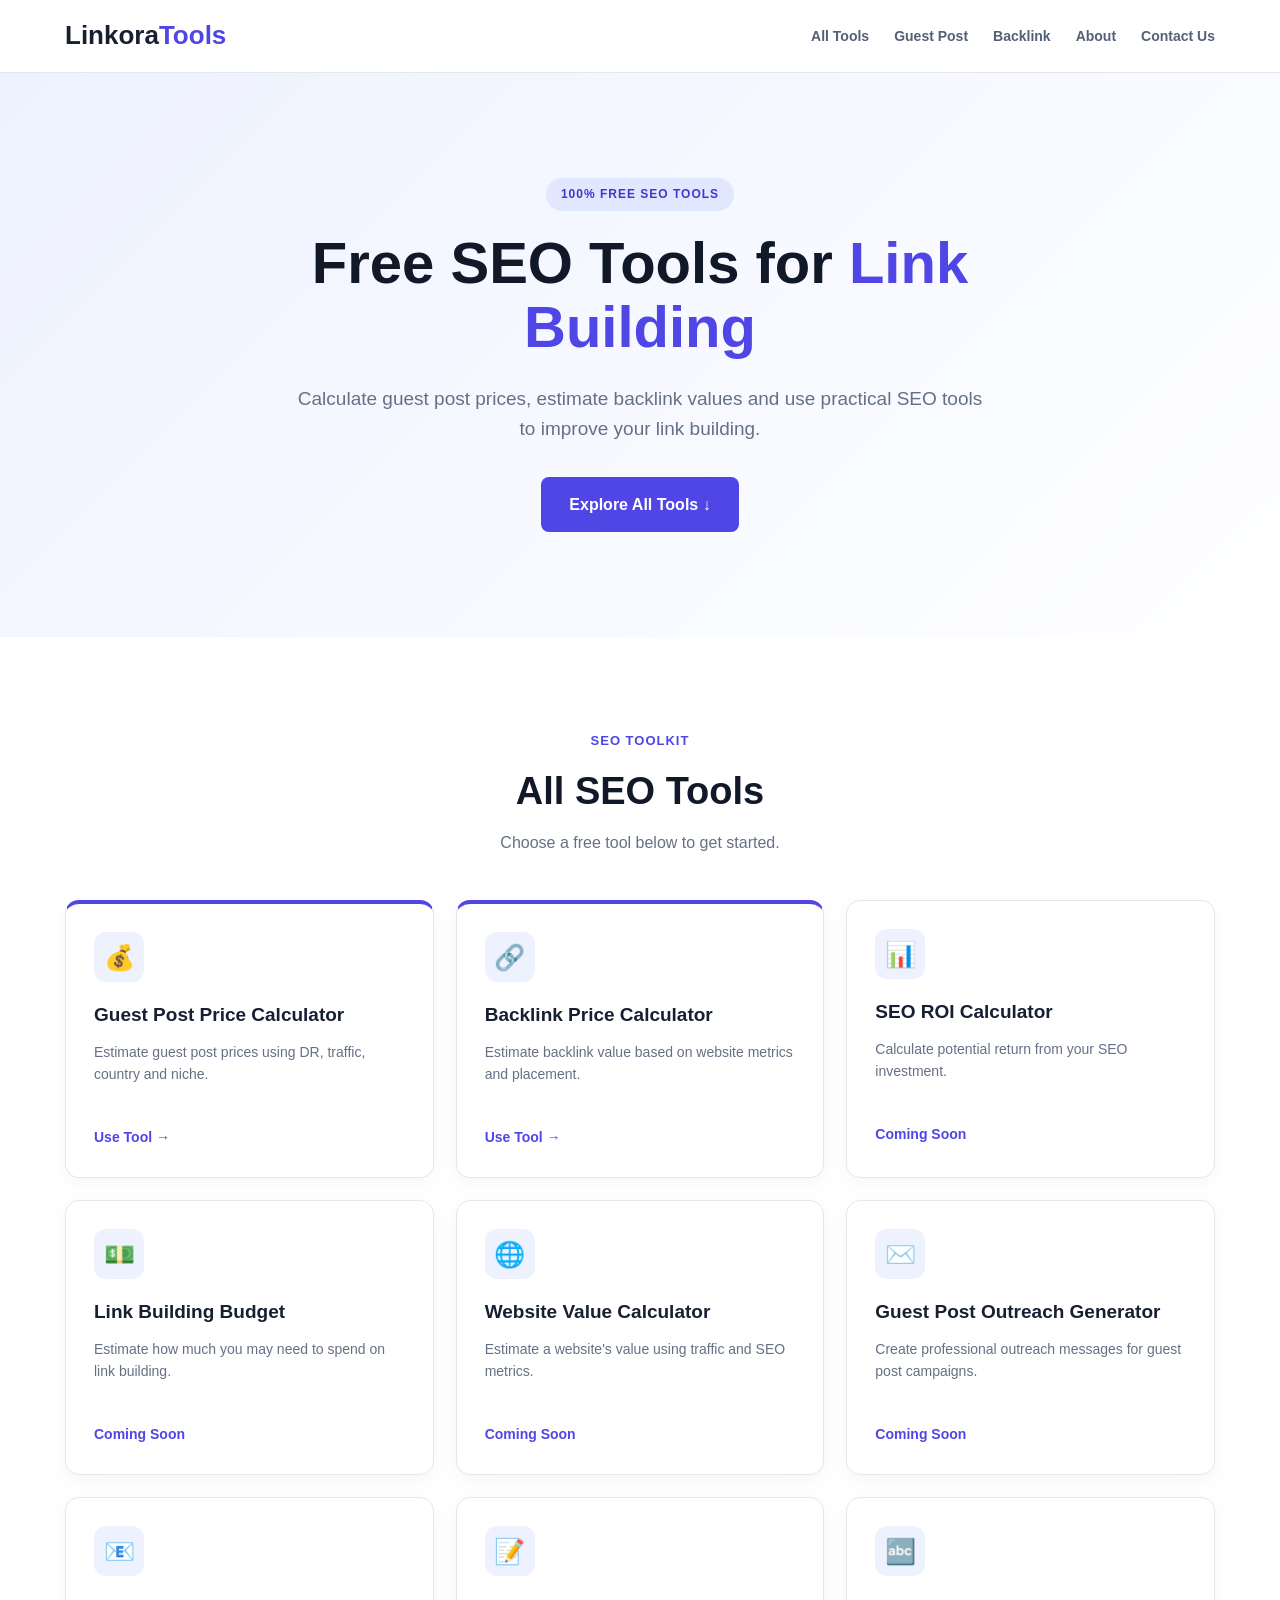
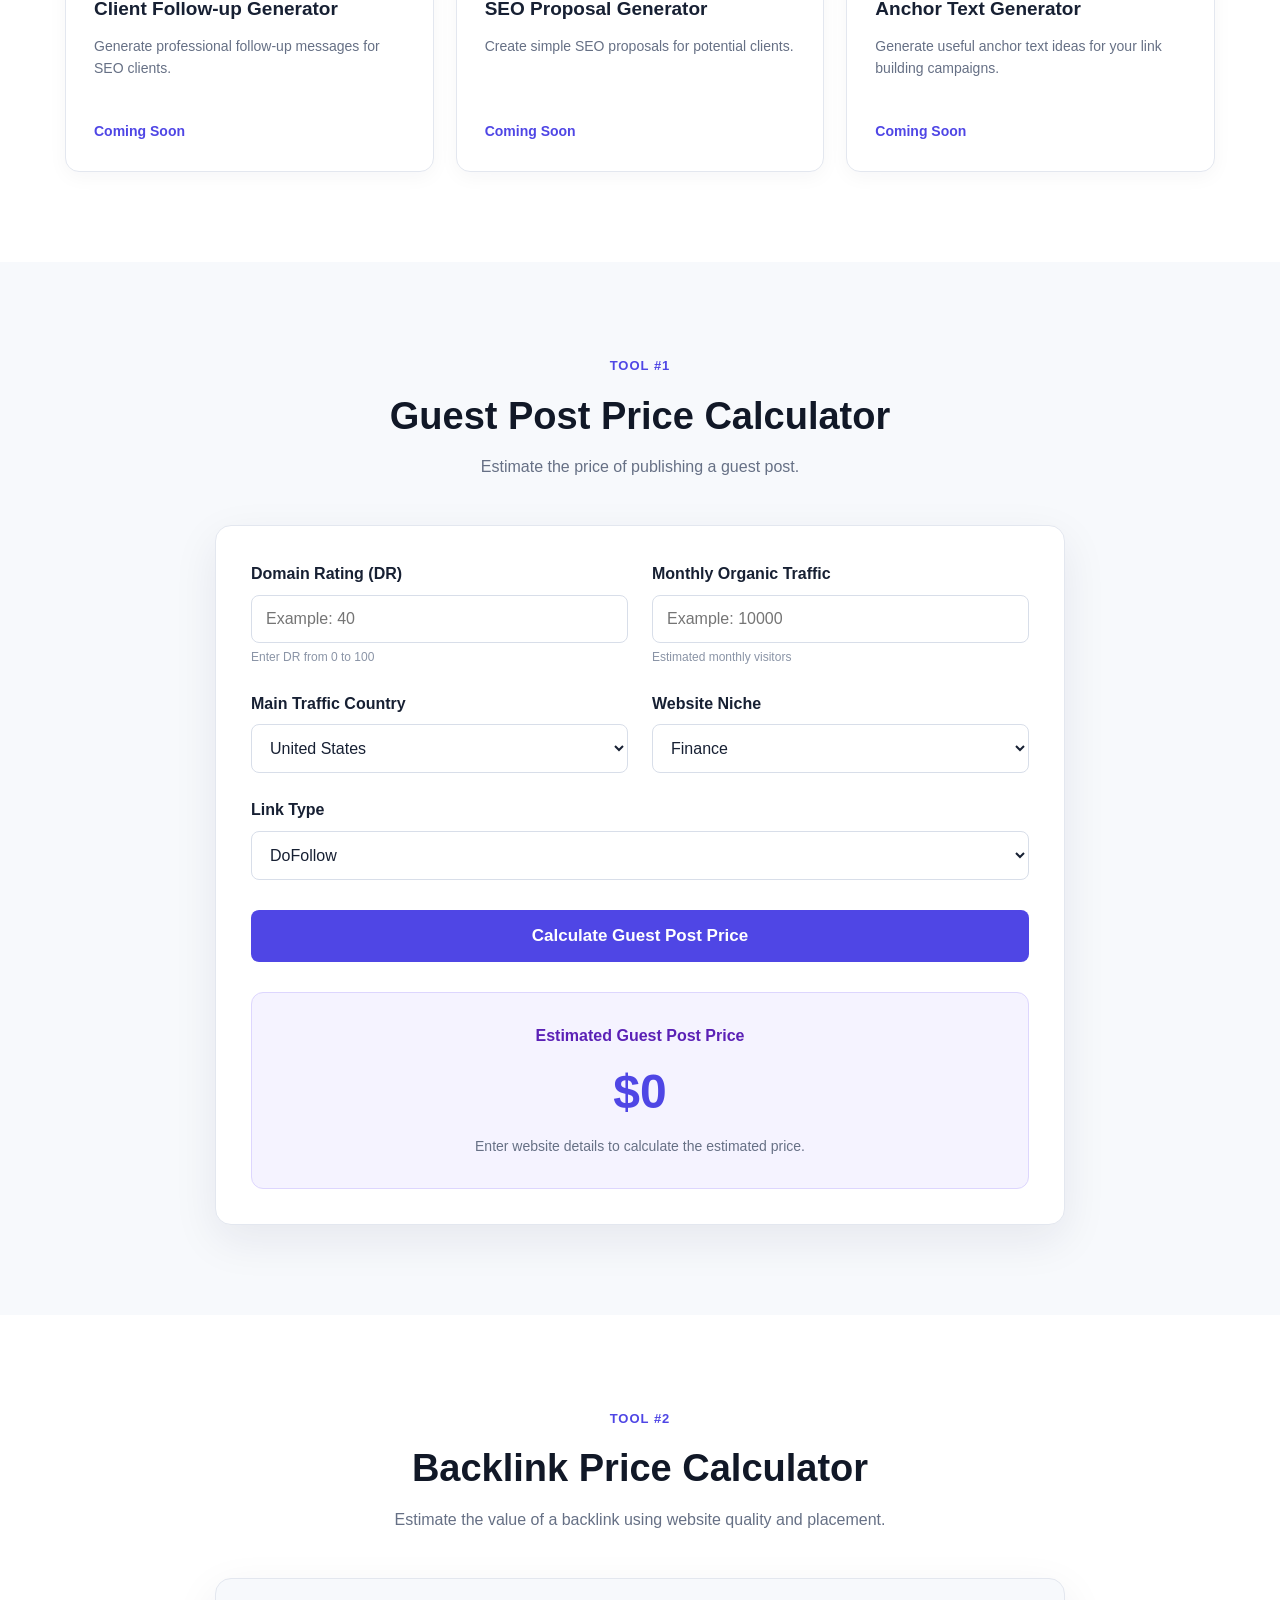
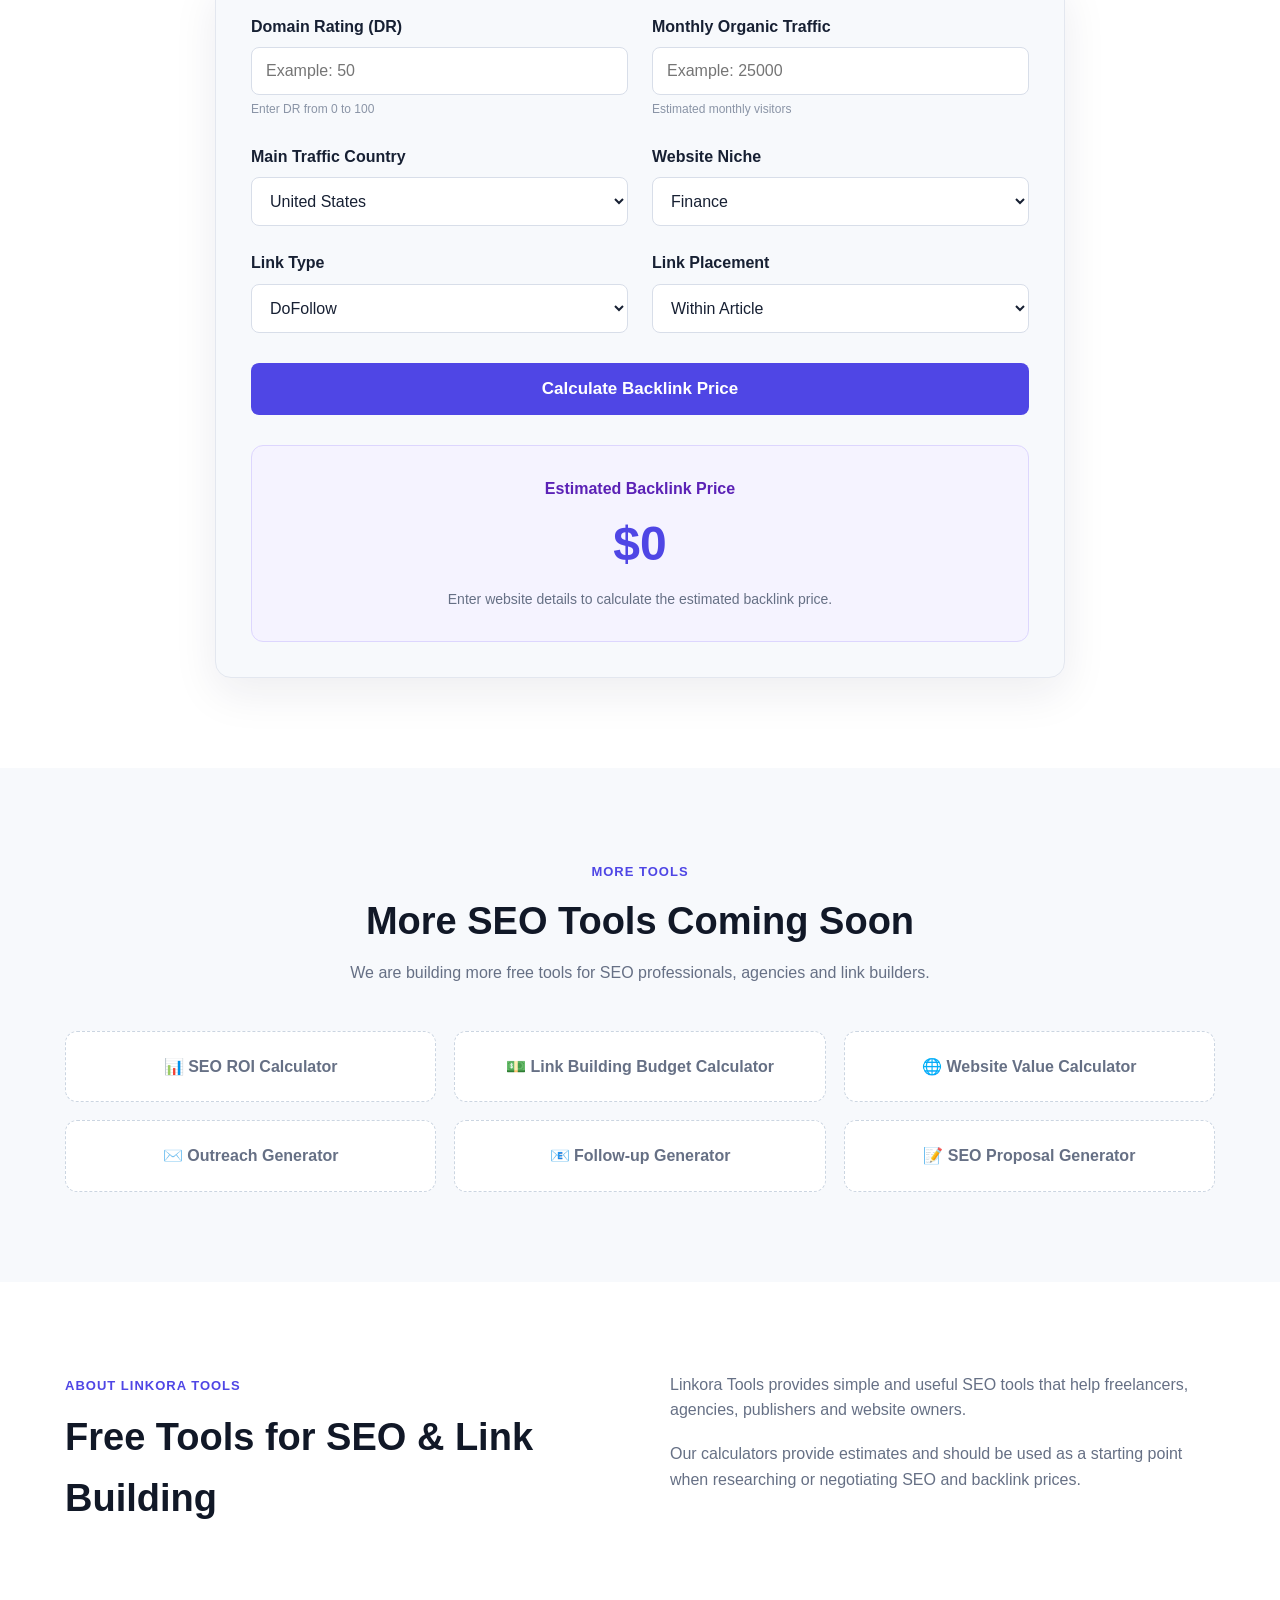
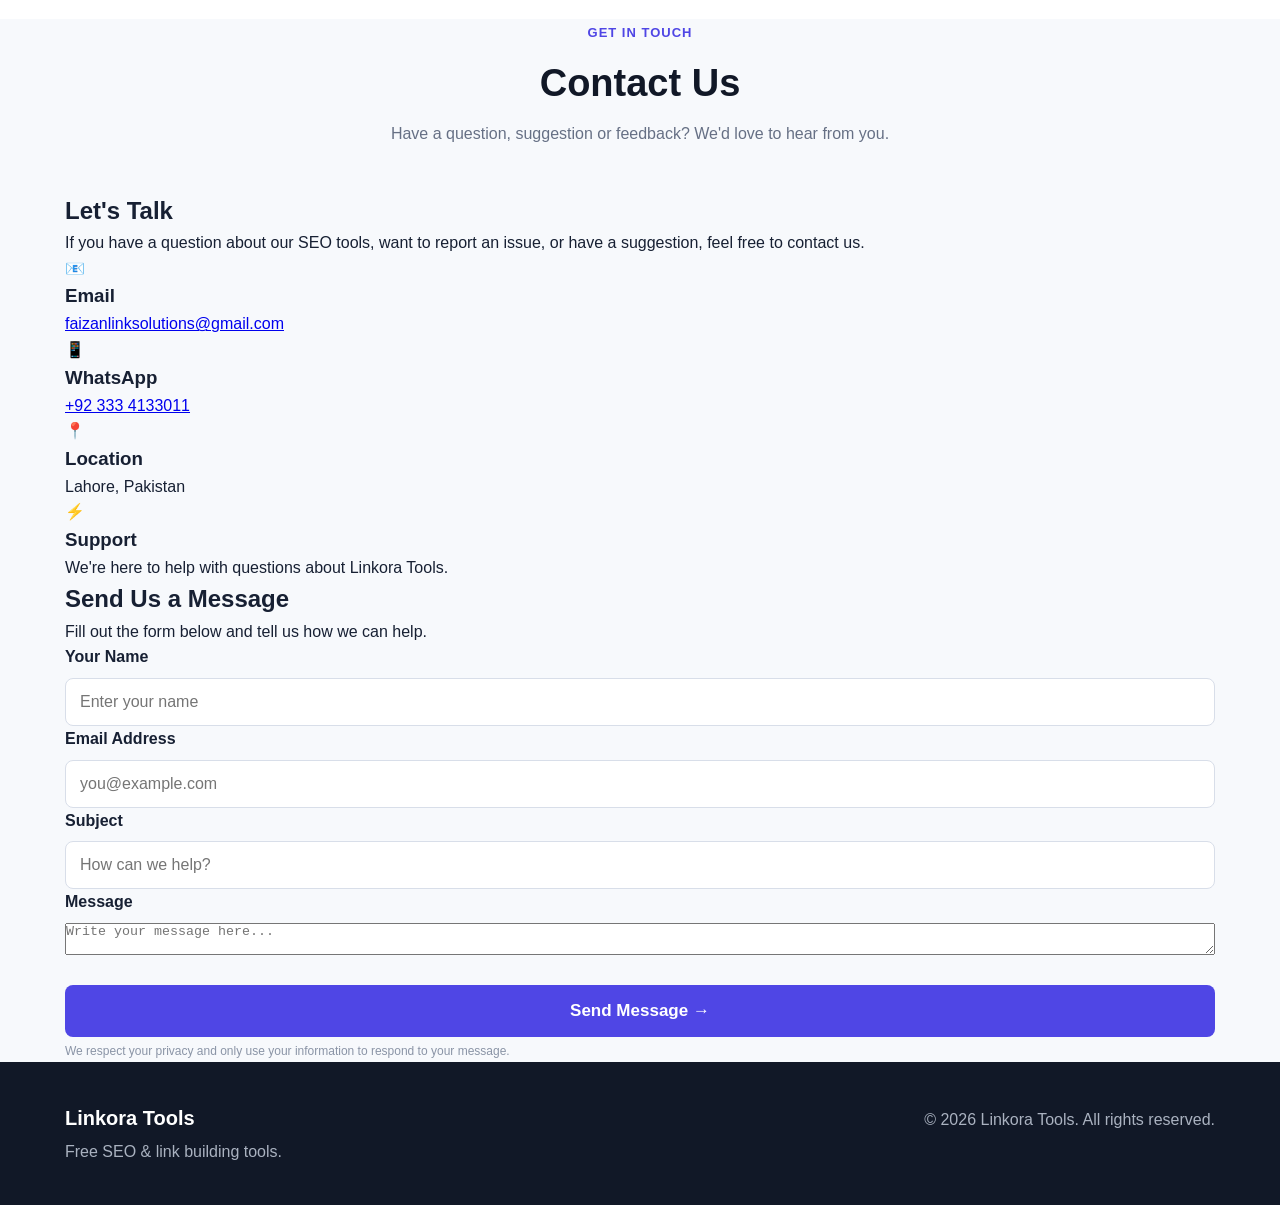
==== commit d6fd7f5c: "Update index.html" ====
--- a/index.html
+++ b/index.html
@@ -1,31 +1,59 @@
 <!DOCTYPE html>
 <html lang="en">
+
 <head>
+
     <meta charset="UTF-8">
+
     <meta name="viewport" content="width=device-width, initial-scale=1.0">
 
-    <title>Free SEO Tools - Guest Post & Backlink Calculators</title>
-
-    <meta name="description" content="Free SEO tools including guest post price calculator, backlink price calculator, SEO ROI calculator and link building tools.">
-
-    <link rel="stylesheet" href="./style.css?v=3">
+    <title>Linkora Tools - Free SEO & Link Building Tools</title>
+
+    <meta
+        name="description"
+        content="Linkora Tools provides free SEO tools including guest post price calculator, backlink price calculator and useful link building tools."
+    >
+
+    <link rel="stylesheet" href="./style.css?v=4">
+
 </head>
 
+
 <body>
 
+
+<!-- ================= HEADER ================= -->
+
 <header class="header">
 
     <div class="container nav">
 
         <a href="#home" class="logo">
-            SEO<span>Tools</span>
+            Linkora<span>Tools</span>
         </a>
 
         <nav>
-            <a href="#tools">All Tools</a>
-            <a href="#guest-post">Guest Post</a>
-            <a href="#backlink">Backlink</a>
-            <a href="#about">About</a>
+
+            <a href="#tools">
+                All Tools
+            </a>
+
+            <a href="#guest-post">
+                Guest Post
+            </a>
+
+            <a href="#backlink">
+                Backlink
+            </a>
+
+            <a href="#about">
+                About
+            </a>
+
+            <a href="#contact">
+                Contact Us
+            </a>
+
         </nav>
 
     </div>
@@ -33,7 +61,8 @@
 </header>
 
 
-<!-- HERO -->
+
+<!-- ================= HERO ================= -->
 
 <section class="hero" id="home">
 
@@ -62,7 +91,8 @@
 </section>
 
 
-<!-- ALL TOOLS -->
+
+<!-- ================= ALL TOOLS ================= -->
 
 <section class="tools-section" id="tools">
 
@@ -70,7 +100,9 @@
 
         <div class="section-heading">
 
-            <span>SEO TOOLKIT</span>
+            <span>
+                SEO TOOLKIT
+            </span>
 
             <h2>
                 All SEO Tools
@@ -85,6 +117,8 @@
 
         <div class="tools-grid">
 
+
+            <!-- TOOL 1 -->
 
             <a href="#guest-post" class="tool-card active-tool">
 
@@ -108,6 +142,9 @@
             </a>
 
 
+
+            <!-- TOOL 2 -->
+
             <a href="#backlink" class="tool-card active-tool">
 
                 <div class="tool-icon">
@@ -130,6 +167,9 @@
             </a>
 
 
+
+            <!-- TOOL 3 -->
+
             <a href="#seo-roi" class="tool-card">
 
                 <div class="tool-icon">
@@ -152,6 +192,9 @@
             </a>
 
 
+
+            <!-- TOOL 4 -->
+
             <a href="#link-budget" class="tool-card">
 
                 <div class="tool-icon">
@@ -174,6 +217,9 @@
             </a>
 
 
+
+            <!-- TOOL 5 -->
+
             <a href="#website-value" class="tool-card">
 
                 <div class="tool-icon">
@@ -196,6 +242,9 @@
             </a>
 
 
+
+            <!-- TOOL 6 -->
+
             <a href="#outreach" class="tool-card">
 
                 <div class="tool-icon">
@@ -218,6 +267,9 @@
             </a>
 
 
+
+            <!-- TOOL 7 -->
+
             <a href="#follow-up" class="tool-card">
 
                 <div class="tool-icon">
@@ -240,6 +292,9 @@
             </a>
 
 
+
+            <!-- TOOL 8 -->
+
             <a href="#proposal" class="tool-card">
 
                 <div class="tool-icon">
@@ -262,6 +317,9 @@
             </a>
 
 
+
+            <!-- TOOL 9 -->
+
             <a href="#anchor" class="tool-card">
 
                 <div class="tool-icon">
@@ -283,6 +341,7 @@
 
             </a>
 
+
         </div>
 
     </div>
@@ -290,7 +349,8 @@
 </section>
 
 
-<!-- GUEST POST CALCULATOR -->
+
+<!-- ================= GUEST POST CALCULATOR ================= -->
 
 <section class="calculator-section" id="guest-post">
 
@@ -298,7 +358,9 @@
 
         <div class="section-heading">
 
-            <span>TOOL #1</span>
+            <span>
+                TOOL #1
+            </span>
 
             <h2>
                 Guest Post Price Calculator
@@ -312,6 +374,7 @@
 
 
         <div class="calculator-card">
+
 
             <div class="form-grid">
 
@@ -337,6 +400,7 @@
                 </div>
 
 
+
                 <div class="form-group">
 
                     <label for="gp-traffic">
@@ -357,6 +421,7 @@
                 </div>
 
 
+
                 <div class="form-group">
 
                     <label for="gp-country">
@@ -406,6 +471,7 @@
                 </div>
 
 
+
                 <div class="form-group">
 
                     <label for="gp-niche">
@@ -455,6 +521,7 @@
                 </div>
 
 
+
                 <div class="form-group full-width">
 
                     <label for="gp-link">
@@ -478,6 +545,7 @@
                     </select>
 
                 </div>
+
 
             </div>
 
@@ -507,6 +575,7 @@
 
             </div>
 
+
         </div>
 
     </div>
@@ -514,7 +583,8 @@
 </section>
 
 
-<!-- BACKLINK CALCULATOR -->
+
+<!-- ================= BACKLINK CALCULATOR ================= -->
 
 <section class="calculator-section alternate-section" id="backlink">
 
@@ -522,7 +592,9 @@
 
         <div class="section-heading">
 
-            <span>TOOL #2</span>
+            <span>
+                TOOL #2
+            </span>
 
             <h2>
                 Backlink Price Calculator
@@ -537,6 +609,7 @@
 
 
         <div class="calculator-card">
+
 
             <div class="form-grid">
 
@@ -562,6 +635,7 @@
                 </div>
 
 
+
                 <div class="form-group">
 
                     <label for="bl-traffic">
@@ -582,6 +656,7 @@
                 </div>
 
 
+
                 <div class="form-group">
 
                     <label for="bl-country">
@@ -631,6 +706,7 @@
                 </div>
 
 
+
                 <div class="form-group">
 
                     <label for="bl-niche">
@@ -680,6 +756,7 @@
                 </div>
 
 
+
                 <div class="form-group">
 
                     <label for="bl-link">
@@ -705,6 +782,7 @@
                 </div>
 
 
+
                 <div class="form-group">
 
                     <label for="bl-placement">
@@ -728,6 +806,7 @@
                     </select>
 
                 </div>
+
 
             </div>
 
@@ -757,6 +836,7 @@
 
             </div>
 
+
         </div>
 
     </div>
@@ -764,7 +844,8 @@
 </section>
 
 
-<!-- COMING SOON -->
+
+<!-- ================= MORE TOOLS ================= -->
 
 <section class="coming-section">
 
@@ -772,7 +853,9 @@
 
         <div class="section-heading">
 
-            <span>MORE TOOLS</span>
+            <span>
+                MORE TOOLS
+            </span>
 
             <h2>
                 More SEO Tools Coming Soon
@@ -819,7 +902,8 @@
 </section>
 
 
-<!-- ABOUT -->
+
+<!-- ================= ABOUT ================= -->
 
 <section class="about" id="about">
 
@@ -828,7 +912,7 @@
         <div>
 
             <span class="section-label">
-                ABOUT SEO TOOLS
+                ABOUT LINKORA TOOLS
             </span>
 
             <h2>
@@ -841,13 +925,13 @@
         <div>
 
             <p>
-                Our goal is to create simple and useful
+                Linkora Tools provides simple and useful
                 SEO tools that help freelancers, agencies,
                 publishers and website owners.
             </p>
 
             <p>
-                The calculators provide estimates and should
+                Our calculators provide estimates and should
                 be used as a starting point when researching
                 or negotiating SEO and backlink prices.
             </p>
@@ -859,7 +943,267 @@
 </section>
 
 
-<!-- FOOTER -->
+
+<!-- ================= CONTACT US ================= -->
+
+<section class="contact-section" id="contact">
+
+    <div class="container">
+
+
+        <div class="section-heading">
+
+            <span>
+                GET IN TOUCH
+            </span>
+
+            <h2>
+                Contact Us
+            </h2>
+
+            <p>
+                Have a question, suggestion or feedback?
+                We'd love to hear from you.
+            </p>
+
+        </div>
+
+
+
+        <div class="contact-grid">
+
+
+            <!-- CONTACT INFORMATION -->
+
+            <div class="contact-info">
+
+                <h2>
+                    Let's Talk
+                </h2>
+
+                <p>
+                    If you have a question about our SEO tools,
+                    want to report an issue, or have a suggestion,
+                    feel free to contact us.
+                </p>
+
+
+                <div class="contact-item">
+
+                    <div class="contact-icon">
+                        📧
+                    </div>
+
+                    <div>
+
+                        <h3>
+                            Email
+                        </h3>
+
+                        <a href="mailto:faizanlinksolutions@gmail.com">
+                            faizanlinksolutions@gmail.com
+                        </a>
+
+                    </div>
+
+                </div>
+
+
+
+                <div class="contact-item">
+
+                    <div class="contact-icon">
+                        📱
+                    </div>
+
+                    <div>
+
+                        <h3>
+                            WhatsApp
+                        </h3>
+
+                        <a
+                            href="https://wa.me/923334133011"
+                            target="_blank"
+                            rel="noopener"
+                        >
+                            +92 333 4133011
+                        </a>
+
+                    </div>
+
+                </div>
+
+
+
+                <div class="contact-item">
+
+                    <div class="contact-icon">
+                        📍
+                    </div>
+
+                    <div>
+
+                        <h3>
+                            Location
+                        </h3>
+
+                        <p>
+                            Lahore, Pakistan
+                        </p>
+
+                    </div>
+
+                </div>
+
+
+
+                <div class="contact-item">
+
+                    <div class="contact-icon">
+                        ⚡
+                    </div>
+
+                    <div>
+
+                        <h3>
+                            Support
+                        </h3>
+
+                        <p>
+                            We're here to help with questions
+                            about Linkora Tools.
+                        </p>
+
+                    </div>
+
+                </div>
+
+
+            </div>
+
+
+
+            <!-- CONTACT FORM -->
+
+            <div class="contact-form-card">
+
+                <h2>
+                    Send Us a Message
+                </h2>
+
+                <p>
+                    Fill out the form below and tell us
+                    how we can help.
+                </p>
+
+
+                <form
+                    action="mailto:faizanlinksolutions@gmail.com"
+                    method="post"
+                    enctype="text/plain"
+                >
+
+
+                    <div class="form-group">
+
+                        <label for="contact-name">
+                            Your Name
+                        </label>
+
+                        <input
+                            type="text"
+                            id="contact-name"
+                            name="Name"
+                            placeholder="Enter your name"
+                            required
+                        >
+
+                    </div>
+
+
+
+                    <div class="form-group">
+
+                        <label for="contact-email">
+                            Email Address
+                        </label>
+
+                        <input
+                            type="email"
+                            id="contact-email"
+                            name="Email"
+                            placeholder="you@example.com"
+                            required
+                        >
+
+                    </div>
+
+
+
+                    <div class="form-group">
+
+                        <label for="contact-subject">
+                            Subject
+                        </label>
+
+                        <input
+                            type="text"
+                            id="contact-subject"
+                            name="Subject"
+                            placeholder="How can we help?"
+                            required
+                        >
+
+                    </div>
+
+
+
+                    <div class="form-group">
+
+                        <label for="contact-message">
+                            Message
+                        </label>
+
+                        <textarea
+                            id="contact-message"
+                            name="Message"
+                            placeholder="Write your message here..."
+                            required
+                        ></textarea>
+
+                    </div>
+
+
+
+                    <button
+                        type="submit"
+                        class="calculate-button"
+                    >
+                        Send Message →
+                    </button>
+
+
+                    <small class="contact-note">
+                        We respect your privacy and only use
+                        your information to respond to your message.
+                    </small>
+
+
+                </form>
+
+            </div>
+
+
+        </div>
+
+    </div>
+
+</section>
+
+
+
+<!-- ================= FOOTER ================= -->
 
 <footer>
 
@@ -868,7 +1212,7 @@
         <div>
 
             <strong>
-                SEO Tools
+                Linkora Tools
             </strong>
 
             <p>
@@ -881,7 +1225,7 @@
         <div>
 
             <p>
-                © 2026 SEO Tools. All rights reserved.
+                © 2026 Linkora Tools. All rights reserved.
             </p>
 
         </div>
@@ -891,7 +1235,9 @@
 </footer>
 
 
-<script src="./script.js?v=3"></script>
+
+<script src="./script.js?v=4"></script>
 
 </body>
+
 </html>
--- a/style.css
+++ b/style.css
@@ -1,4 +1,3 @@
-
 * {
     margin: 0;
     padding: 0;
@@ -22,11 +21,12 @@
     margin: auto;
 }
 
-/* HEADER */
+
+/* ================= HEADER ================= */
 
 .header {
     background: #ffffff;
-    border-bottom: 1px solid #e8ecf2;
+    border-bottom: 1px solid #e5e7eb;
     position: sticky;
     top: 0;
     z-index: 1000;
@@ -40,7 +40,8 @@
 }
 
 .logo {
-    font-size: 25px;
+    text-decoration: none;
+    font-size: 26px;
     font-weight: 800;
     color: #172033;
 }
@@ -51,24 +52,27 @@
 
 nav {
     display: flex;
-    gap: 30px;
+    align-items: center;
+    gap: 25px;
 }
 
 nav a {
     text-decoration: none;
     color: #536075;
-    font-weight: 600;
+    font-size: 14px;
+    font-weight: 700;
 }
 
 nav a:hover {
     color: #4f46e5;
 }
 
-/* HERO */
+
+/* ================= HERO ================= */
 
 .hero {
+    padding: 105px 0;
     background: linear-gradient(135deg, #eef2ff, #ffffff);
-    padding: 100px 0;
 }
 
 .hero-content {
@@ -77,20 +81,22 @@
 
 .badge {
     display: inline-block;
+    padding: 7px 15px;
+    margin-bottom: 20px;
+    border-radius: 50px;
     background: #e0e7ff;
     color: #4338ca;
-    padding: 7px 15px;
-    border-radius: 50px;
-    font-size: 13px;
-    font-weight: 800;
-    margin-bottom: 20px;
+    font-size: 12px;
+    font-weight: 800;
+    letter-spacing: 1px;
 }
 
 .hero h1 {
+    max-width: 850px;
+    margin: auto;
+    color: #111827;
     font-size: 58px;
     line-height: 1.1;
-    margin-bottom: 22px;
-    color: #111827;
 }
 
 .hero h1 span {
@@ -99,65 +105,143 @@
 
 .hero p {
     max-width: 700px;
-    margin: auto;
+    margin: 25px auto 32px;
+    color: #667085;
     font-size: 19px;
-    color: #667085;
-    margin-bottom: 32px;
 }
 
 .hero-button {
     display: inline-block;
-    background: #4f46e5;
-    color: white;
-    text-decoration: none;
     padding: 15px 28px;
     border-radius: 8px;
-    font-weight: 700;
+    background: #4f46e5;
+    color: #ffffff;
+    text-decoration: none;
+    font-weight: 800;
 }
 
 .hero-button:hover {
     background: #3730a3;
 }
 
-/* SECTIONS */
+
+/* ================= SECTION HEADING ================= */
+
+.section-heading {
+    margin-bottom: 45px;
+    text-align: center;
+}
+
+.section-heading span,
+.section-label {
+    color: #4f46e5;
+    font-size: 13px;
+    font-weight: 800;
+    letter-spacing: 1px;
+}
+
+.section-heading h2 {
+    margin: 8px 0;
+    font-size: 38px;
+    color: #111827;
+}
+
+.section-heading p {
+    color: #667085;
+}
+
+
+/* ================= ALL TOOLS ================= */
+
+.tools-section {
+    padding: 90px 0;
+    background: #ffffff;
+}
+
+.tools-grid {
+    display: grid;
+    grid-template-columns: repeat(3, 1fr);
+    gap: 22px;
+}
+
+.tool-card {
+    display: block;
+    padding: 28px;
+    background: #ffffff;
+    border: 1px solid #e3e7ef;
+    border-radius: 14px;
+    color: inherit;
+    text-decoration: none;
+    box-shadow: 0 5px 20px rgba(20, 30, 60, 0.04);
+    transition: 0.25s ease;
+}
+
+.tool-card:hover {
+    transform: translateY(-5px);
+    border-color: #a5b4fc;
+    box-shadow: 0 15px 35px rgba(20, 30, 60, 0.10);
+}
+
+.active-tool {
+    border-top: 4px solid #4f46e5;
+}
+
+.tool-icon {
+    width: 50px;
+    height: 50px;
+    display: flex;
+    align-items: center;
+    justify-content: center;
+    margin-bottom: 18px;
+    border-radius: 12px;
+    background: #eef2ff;
+    font-size: 25px;
+}
+
+.tool-card h3 {
+    margin-bottom: 10px;
+    color: #172033;
+    font-size: 19px;
+}
+
+.tool-card p {
+    min-height: 70px;
+    color: #667085;
+    font-size: 14px;
+}
+
+.tool-link {
+    display: inline-block;
+    margin-top: 15px;
+    color: #4f46e5;
+    font-size: 14px;
+    font-weight: 800;
+}
+
+
+/* ================= CALCULATORS ================= */
 
 .calculator-section {
     padding: 90px 0;
-    background: white;
-}
-
-.section-heading {
-    text-align: center;
-    margin-bottom: 45px;
-}
-
-.section-heading span,
-.section-label {
-    color: #4f46e5;
-    font-size: 13px;
-    font-weight: 800;
-    letter-spacing: 1px;
-}
-
-.section-heading h2 {
-    font-size: 38px;
-    margin: 8px 0;
-}
-
-.section-heading p {
-    color: #667085;
-}
-
-/* CALCULATOR */
+    background: #f7f9fc;
+}
+
+.alternate-section {
+    background: #ffffff;
+}
 
 .calculator-card {
     max-width: 850px;
     margin: auto;
+    padding: 35px;
     background: #ffffff;
     border: 1px solid #e3e7ef;
     border-radius: 16px;
-    padding: 35px;
     box-shadow: 0 15px 45px rgba(20, 30, 60, 0.08);
+}
+
+.alternate-section .calculator-card {
+    background: #f7f9fc;
 }
 
 .form-grid {
@@ -175,9 +259,10 @@
     grid-column: 1 / -1;
 }
 
-label {
+.form-group label {
+    margin-bottom: 8px;
+    color: #172033;
     font-weight: 700;
-    margin-bottom: 8px;
 }
 
 input,
@@ -186,29 +271,32 @@
     padding: 14px;
     border: 1px solid #d8dee9;
     border-radius: 8px;
+    background: #ffffff;
+    color: #172033;
     font-size: 16px;
     outline: none;
-    background: white;
 }
 
 input:focus,
 select:focus {
     border-color: #4f46e5;
+    box-shadow: 0 0 0 3px rgba(79, 70, 229, 0.08);
 }
 
 small {
+    margin-top: 5px;
     color: #8a94a6;
-    margin-top: 5px;
+    font-size: 12px;
 }
 
 .calculate-button {
     width: 100%;
     margin-top: 30px;
     padding: 16px;
-    background: #4f46e5;
-    color: white;
     border: none;
     border-radius: 8px;
+    background: #4f46e5;
+    color: #ffffff;
     font-size: 17px;
     font-weight: 800;
     cursor: pointer;
@@ -218,14 +306,15 @@
     background: #3730a3;
 }
 
-/* RESULT */
+
+/* ================= RESULT ================= */
 
 .result-box {
     margin-top: 30px;
     padding: 30px;
-    background: #f5f3ff;
     border: 1px solid #ddd6fe;
     border-radius: 12px;
+    background: #f5f3ff;
     text-align: center;
 }
 
@@ -235,56 +324,47 @@
 }
 
 .price {
+    margin: 5px 0;
+    color: #4f46e5;
     font-size: 48px;
     font-weight: 900;
-    color: #4f46e5;
-    margin: 5px 0;
 }
 
 .result-box p {
     color: #667085;
-}
-
-/* FEATURES */
-
-.features {
+    font-size: 14px;
+}
+
+
+/* ================= COMING SOON ================= */
+
+.coming-section {
     padding: 90px 0;
     background: #f7f9fc;
 }
 
-.feature-grid {
+.coming-grid {
     display: grid;
     grid-template-columns: repeat(3, 1fr);
-    gap: 25px;
-}
-
-.feature-card {
-    background: white;
-    border: 1px solid #e5e9f0;
-    border-radius: 14px;
-    padding: 30px;
-}
-
-.feature-number {
-    font-size: 14px;
-    font-weight: 900;
-    color: #4f46e5;
-    margin-bottom: 15px;
-}
-
-.feature-card h3 {
-    margin-bottom: 10px;
-}
-
-.feature-card p {
-    color: #667085;
-}
-
-/* ABOUT */
+    gap: 18px;
+}
+
+.coming-card {
+    padding: 22px;
+    border: 1px dashed #cbd5e1;
+    border-radius: 12px;
+    background: #ffffff;
+    color: #667085;
+    font-weight: 700;
+    text-align: center;
+}
+
+
+/* ================= ABOUT ================= */
 
 .about {
     padding: 90px 0;
-    background: white;
+    background: #ffffff;
 }
 
 .about-content {
@@ -294,21 +374,23 @@
 }
 
 .about h2 {
+    margin-top: 10px;
+    color: #111827;
     font-size: 38px;
-    margin-top: 10px;
 }
 
 .about p {
-    color: #667085;
     margin-bottom: 18px;
-}
-
-/* FOOTER */
+    color: #667085;
+}
+
+
+/* ================= FOOTER ================= */
 
 footer {
+    padding: 40px 0;
     background: #111827;
-    color: white;
-    padding: 40px 0;
+    color: #ffffff;
 }
 
 .footer-content {
@@ -317,14 +399,39 @@
     gap: 30px;
 }
 
+footer strong {
+    font-size: 20px;
+}
+
 footer p {
+    margin-top: 5px;
     color: #aab2c0;
-    margin-top: 5px;
-}
-
-/* MOBILE */
-
-@media (max-width: 768px) {
+}
+
+
+/* ================= MOBILE ================= */
+
+@media (max-width: 900px) {
+
+    .tools-grid {
+        grid-template-columns: repeat(2, 1fr);
+    }
+
+    .coming-grid {
+        grid-template-columns: repeat(2, 1fr);
+    }
+
+    nav {
+        gap: 14px;
+    }
+}
+
+
+@media (max-width: 650px) {
+
+    .container {
+        width: 92%;
+    }
 
     .nav {
         flex-direction: column;
@@ -333,9 +440,8 @@
     }
 
     nav {
-        gap: 15px;
+        justify-content: center;
         flex-wrap: wrap;
-        justify-content: center;
     }
 
     .hero {
@@ -350,6 +456,14 @@
         font-size: 17px;
     }
 
+    .tools-grid {
+        grid-template-columns: 1fr;
+    }
+
+    .coming-grid {
+        grid-template-columns: 1fr;
+    }
+
     .form-grid {
         grid-template-columns: 1fr;
     }
@@ -358,8 +472,8 @@
         grid-column: auto;
     }
 
-    .feature-grid {
-        grid-template-columns: 1fr;
+    .calculator-card {
+        padding: 22px;
     }
 
     .about-content {
@@ -375,7 +489,7 @@
         font-size: 30px;
     }
 
-    .calculator-card {
-        padding: 22px;
-    }
-}
+    .price {
+        font-size: 38px;
+    }
+}
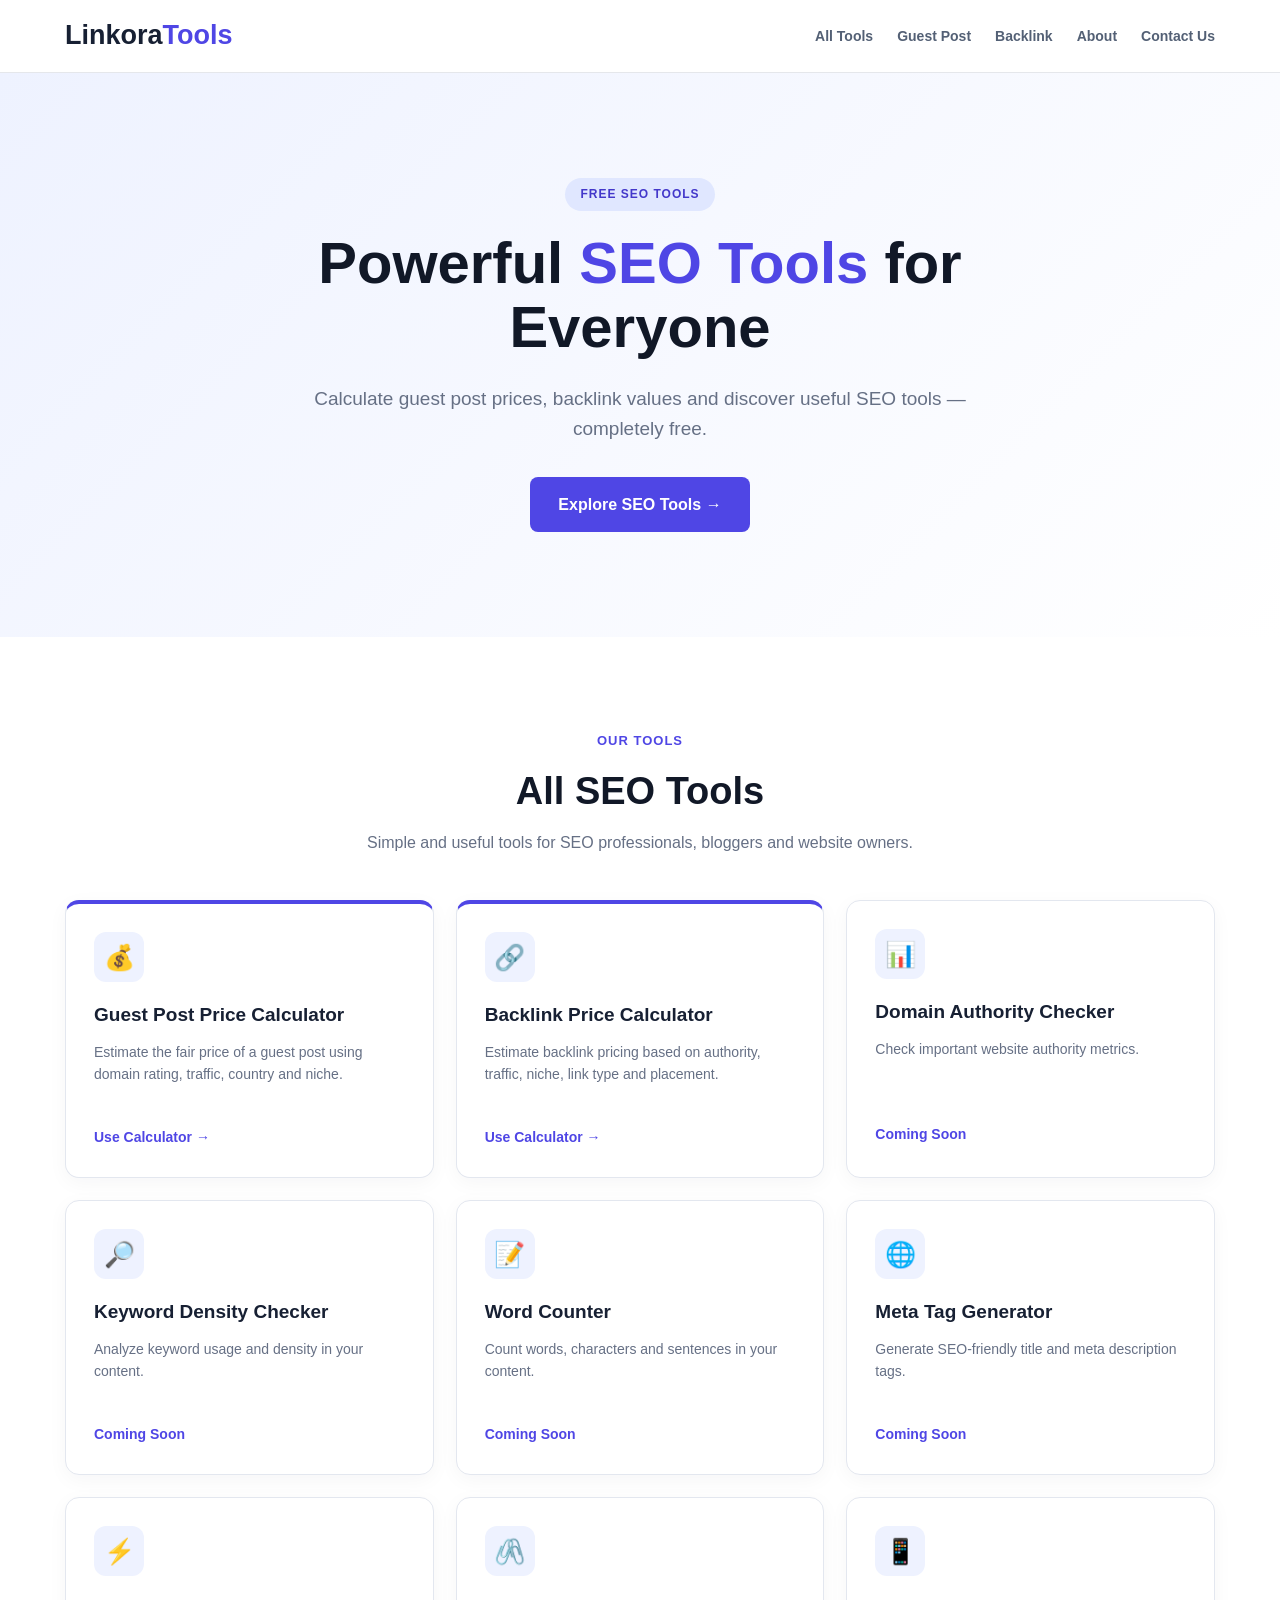
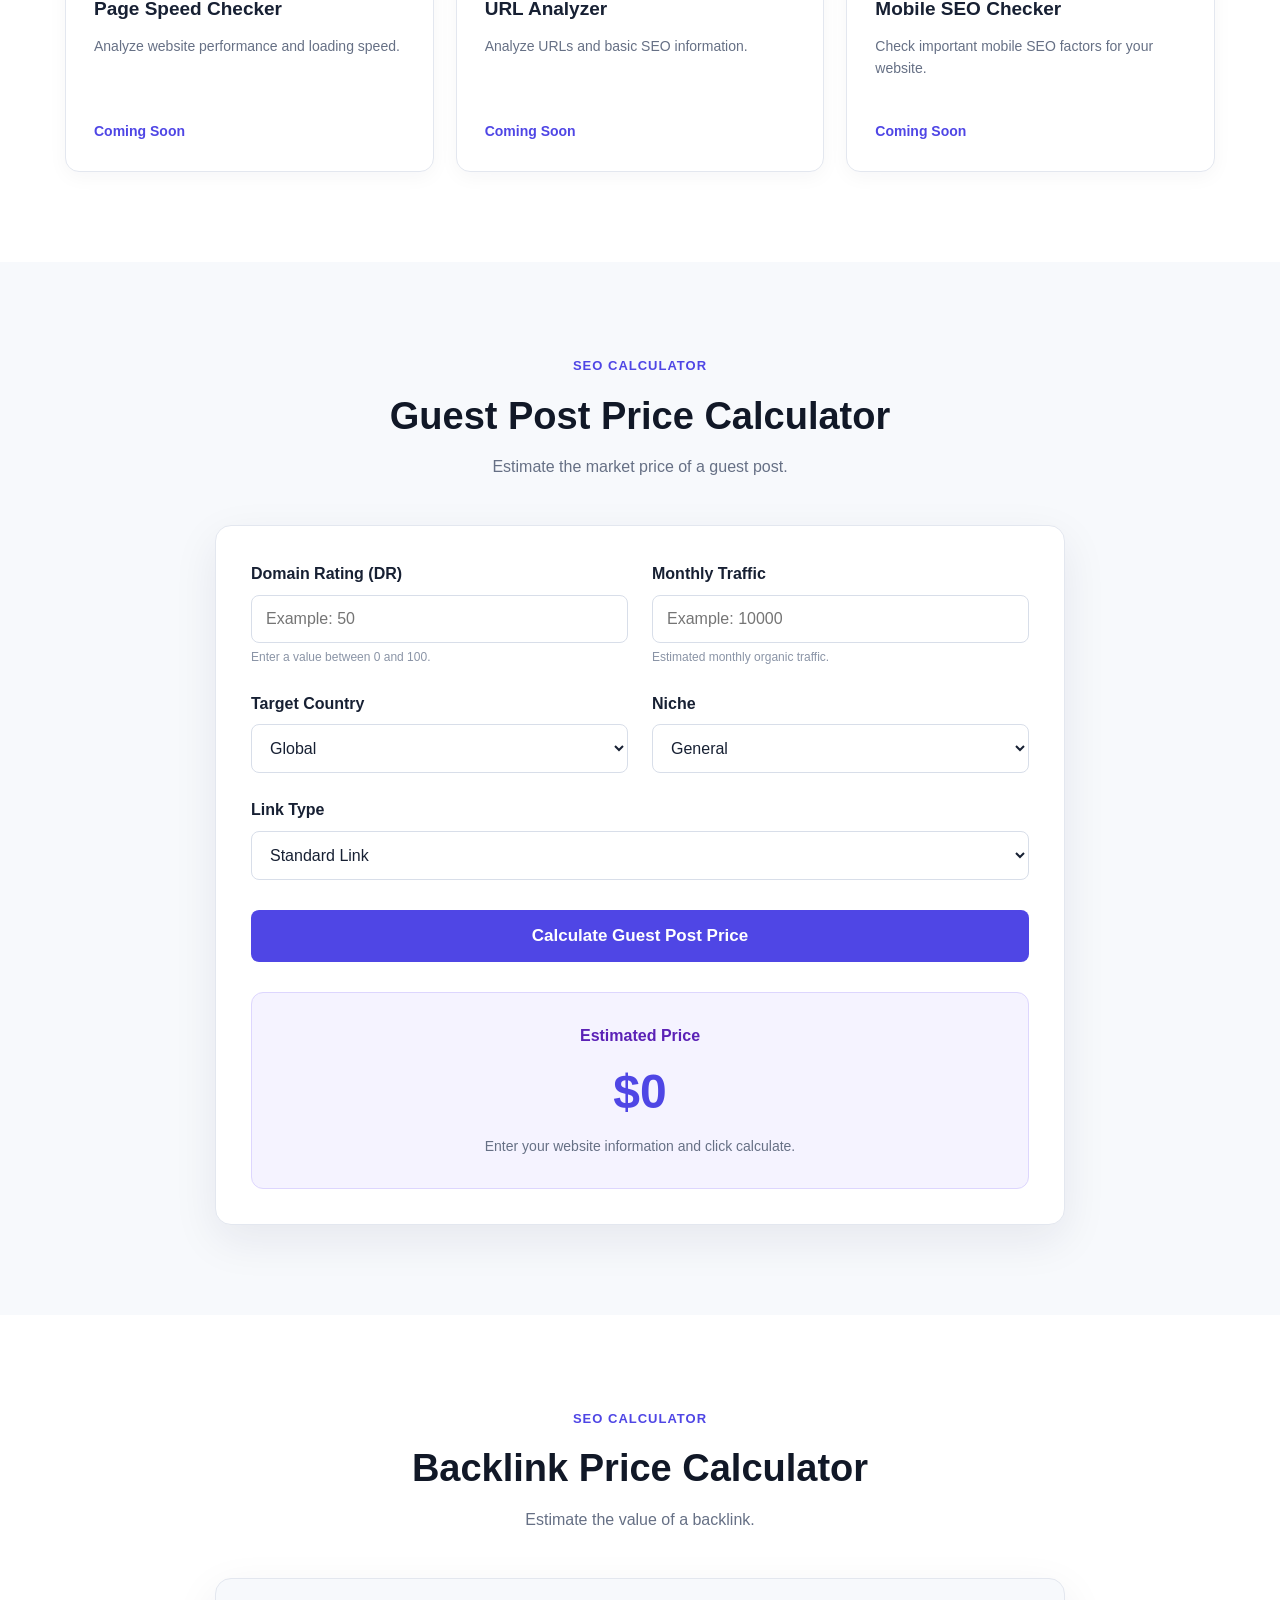
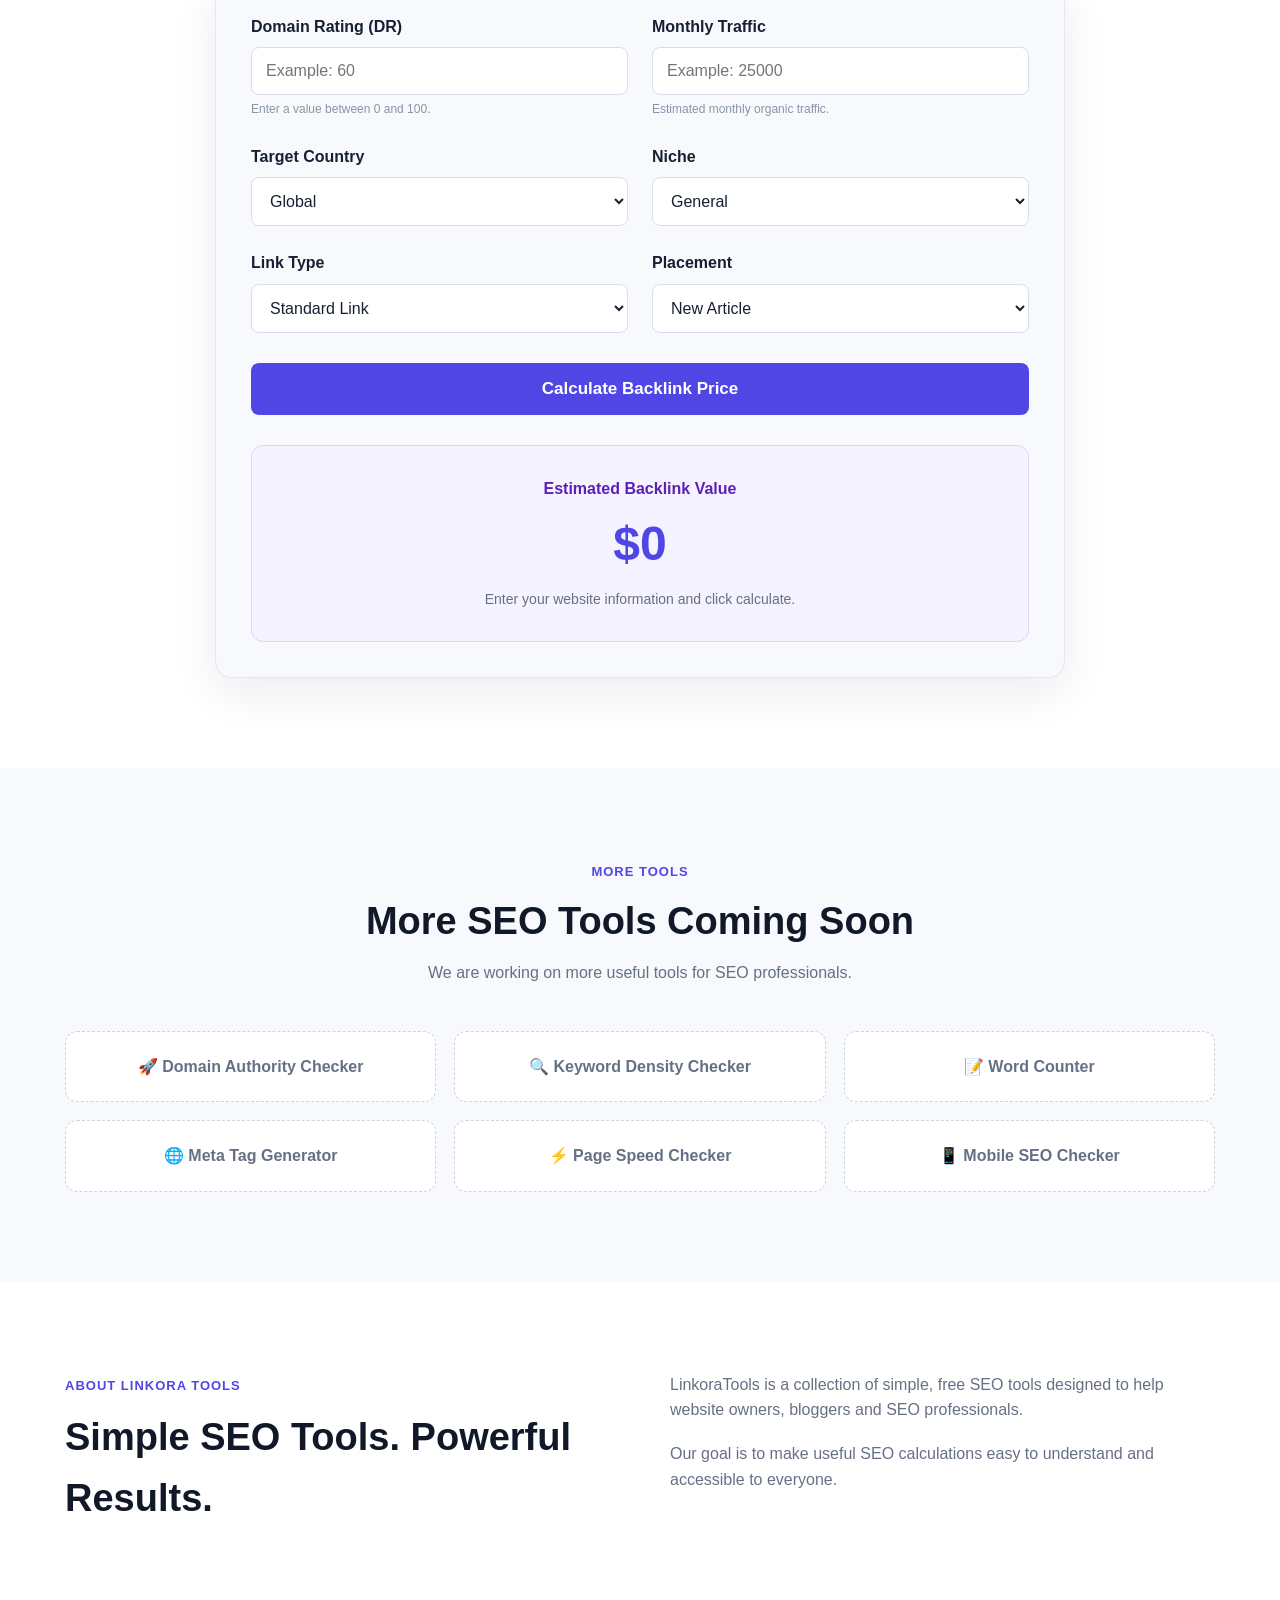
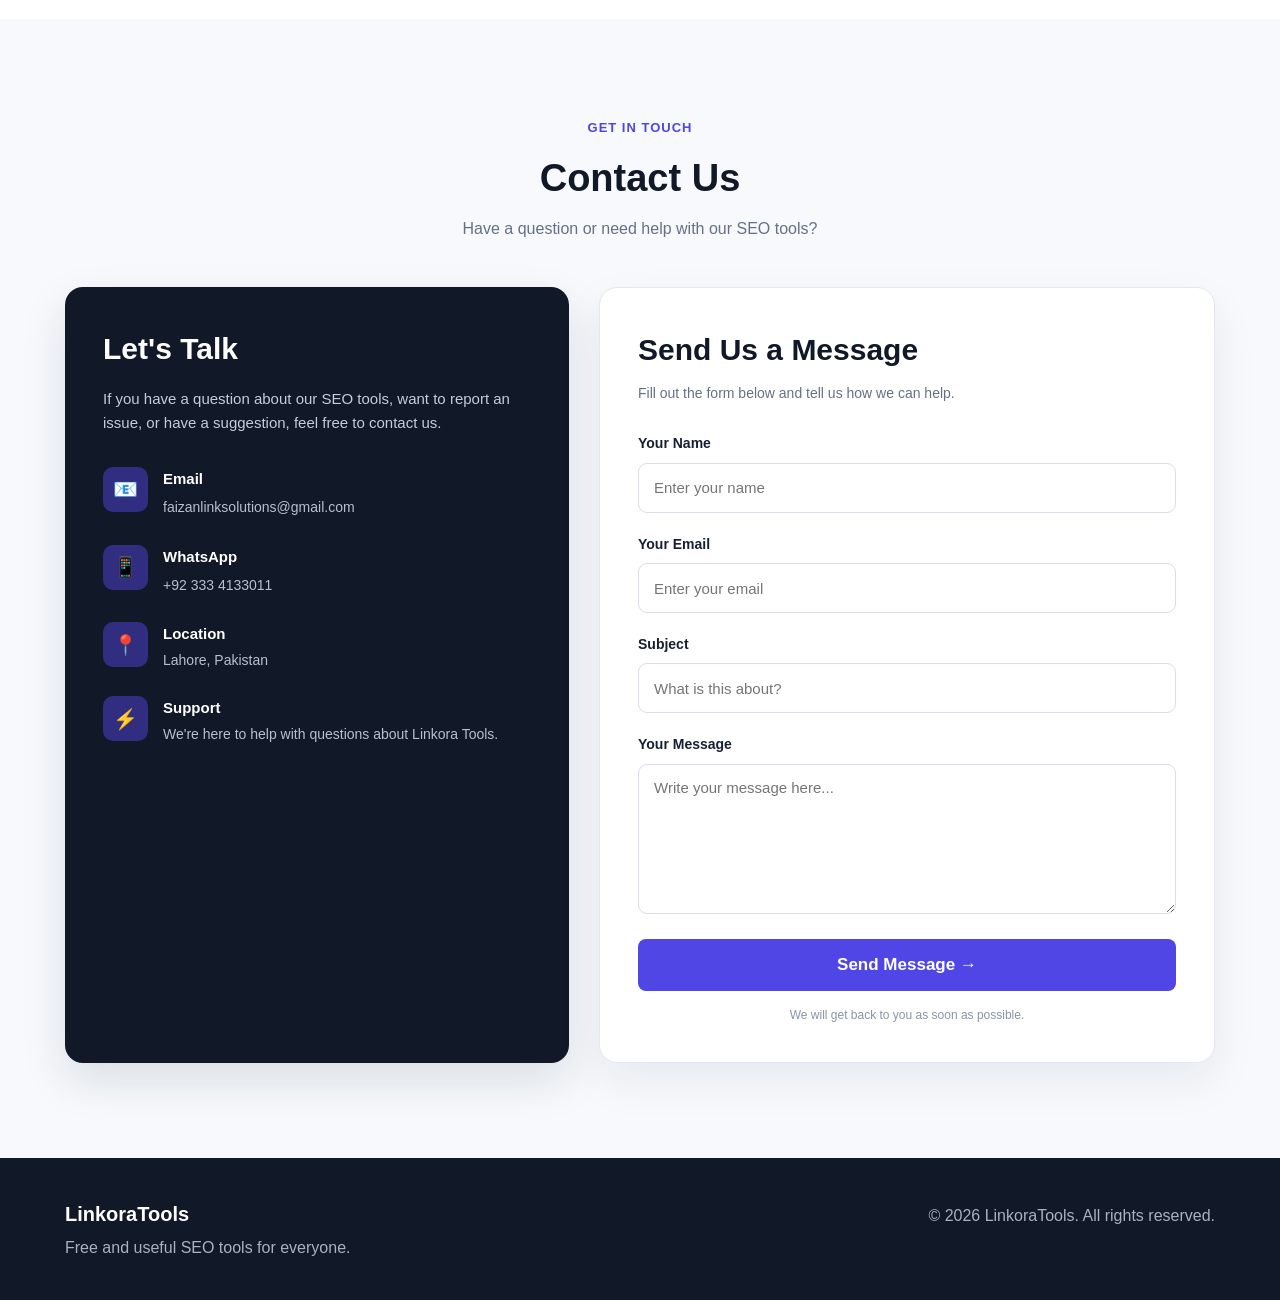
==== commit 6a9abfc4: "Update index.html" ====
--- a/index.html
+++ b/index.html
@@ -5,16 +5,22 @@
 
     <meta charset="UTF-8">
 
-    <meta name="viewport" content="width=device-width, initial-scale=1.0">
-
-    <title>Linkora Tools - Free SEO & Link Building Tools</title>
+    <meta
+        name="viewport"
+        content="width=device-width, initial-scale=1.0"
+    >
+
+    <title>LinkoraTools - Free SEO Tools</title>
 
     <meta
         name="description"
-        content="Linkora Tools provides free SEO tools including guest post price calculator, backlink price calculator and useful link building tools."
+        content="Free SEO tools for guest post pricing, backlink pricing and website analysis."
     >
 
-    <link rel="stylesheet" href="./style.css?v=4">
+    <link
+        rel="stylesheet"
+        href="./style.css?v=5"
+    >
 
 </head>
 
@@ -32,6 +38,7 @@
             Linkora<span>Tools</span>
         </a>
 
+
         <nav>
 
             <a href="#tools">
@@ -68,22 +75,29 @@
 
     <div class="container hero-content">
 
-        <div class="badge">
-            100% FREE SEO TOOLS
-        </div>
+        <span class="badge">
+            FREE SEO TOOLS
+        </span>
+
 
         <h1>
-            Free SEO Tools for
-            <span>Link Building</span>
+            Powerful
+            <span>SEO Tools</span>
+            for Everyone
         </h1>
 
+
         <p>
-            Calculate guest post prices, estimate backlink values
-            and use practical SEO tools to improve your link building.
+            Calculate guest post prices, backlink values
+            and discover useful SEO tools — completely free.
         </p>
 
-        <a href="#tools" class="hero-button">
-            Explore All Tools ↓
+
+        <a
+            href="#tools"
+            class="hero-button"
+        >
+            Explore SEO Tools →
         </a>
 
     </div>
@@ -94,14 +108,18 @@
 
 <!-- ================= ALL TOOLS ================= -->
 
-<section class="tools-section" id="tools">
+<section
+    class="tools-section"
+    id="tools"
+>
 
     <div class="container">
 
+
         <div class="section-heading">
 
             <span>
-                SEO TOOLKIT
+                OUR TOOLS
             </span>
 
             <h2>
@@ -109,18 +127,23 @@
             </h2>
 
             <p>
-                Choose a free tool below to get started.
+                Simple and useful tools for SEO professionals,
+                bloggers and website owners.
             </p>
 
         </div>
 
 
+
         <div class="tools-grid">
 
 
             <!-- TOOL 1 -->
 
-            <a href="#guest-post" class="tool-card active-tool">
+            <a
+                href="#guest-post"
+                class="tool-card active-tool"
+            >
 
                 <div class="tool-icon">
                     💰
@@ -131,12 +154,12 @@
                 </h3>
 
                 <p>
-                    Estimate guest post prices using DR,
-                    traffic, country and niche.
+                    Estimate the fair price of a guest post
+                    using domain rating, traffic, country and niche.
                 </p>
 
                 <span class="tool-link">
-                    Use Tool →
+                    Use Calculator →
                 </span>
 
             </a>
@@ -145,7 +168,10 @@
 
             <!-- TOOL 2 -->
 
-            <a href="#backlink" class="tool-card active-tool">
+            <a
+                href="#backlink"
+                class="tool-card active-tool"
+            >
 
                 <div class="tool-icon">
                     🔗
@@ -156,12 +182,12 @@
                 </h3>
 
                 <p>
-                    Estimate backlink value based on
-                    website metrics and placement.
+                    Estimate backlink pricing based on authority,
+                    traffic, niche, link type and placement.
                 </p>
 
                 <span class="tool-link">
-                    Use Tool →
+                    Use Calculator →
                 </span>
 
             </a>
@@ -170,177 +196,174 @@
 
             <!-- TOOL 3 -->
 
-            <a href="#seo-roi" class="tool-card">
+            <div class="tool-card">
 
                 <div class="tool-icon">
                     📊
                 </div>
 
                 <h3>
-                    SEO ROI Calculator
+                    Domain Authority Checker
                 </h3>
 
                 <p>
-                    Calculate potential return from
-                    your SEO investment.
+                    Check important website authority metrics.
                 </p>
 
                 <span class="tool-link">
                     Coming Soon
                 </span>
 
-            </a>
+            </div>
 
 
 
             <!-- TOOL 4 -->
 
-            <a href="#link-budget" class="tool-card">
+            <div class="tool-card">
 
                 <div class="tool-icon">
-                    💵
+                    🔎
                 </div>
 
                 <h3>
-                    Link Building Budget
+                    Keyword Density Checker
                 </h3>
 
                 <p>
-                    Estimate how much you may need
-                    to spend on link building.
+                    Analyze keyword usage and density
+                    in your content.
                 </p>
 
                 <span class="tool-link">
                     Coming Soon
                 </span>
 
-            </a>
+            </div>
 
 
 
             <!-- TOOL 5 -->
 
-            <a href="#website-value" class="tool-card">
+            <div class="tool-card">
 
                 <div class="tool-icon">
-                    🌐
+                    📝
                 </div>
 
                 <h3>
-                    Website Value Calculator
+                    Word Counter
                 </h3>
 
                 <p>
-                    Estimate a website's value using
-                    traffic and SEO metrics.
+                    Count words, characters and sentences
+                    in your content.
                 </p>
 
                 <span class="tool-link">
                     Coming Soon
                 </span>
 
-            </a>
+            </div>
 
 
 
             <!-- TOOL 6 -->
 
-            <a href="#outreach" class="tool-card">
+            <div class="tool-card">
 
                 <div class="tool-icon">
-                    ✉️
+                    🌐
                 </div>
 
                 <h3>
-                    Guest Post Outreach Generator
+                    Meta Tag Generator
                 </h3>
 
                 <p>
-                    Create professional outreach messages
-                    for guest post campaigns.
+                    Generate SEO-friendly title and
+                    meta description tags.
                 </p>
 
                 <span class="tool-link">
                     Coming Soon
                 </span>
 
-            </a>
+            </div>
 
 
 
             <!-- TOOL 7 -->
 
-            <a href="#follow-up" class="tool-card">
+            <div class="tool-card">
 
                 <div class="tool-icon">
-                    📧
+                    ⚡
                 </div>
 
                 <h3>
-                    Client Follow-up Generator
+                    Page Speed Checker
                 </h3>
 
                 <p>
-                    Generate professional follow-up
-                    messages for SEO clients.
+                    Analyze website performance and
+                    loading speed.
                 </p>
 
                 <span class="tool-link">
                     Coming Soon
                 </span>
 
-            </a>
+            </div>
 
 
 
             <!-- TOOL 8 -->
 
-            <a href="#proposal" class="tool-card">
+            <div class="tool-card">
 
                 <div class="tool-icon">
-                    📝
+                    🖇️
                 </div>
 
                 <h3>
-                    SEO Proposal Generator
+                    URL Analyzer
                 </h3>
 
                 <p>
-                    Create simple SEO proposals
-                    for potential clients.
+                    Analyze URLs and basic SEO information.
                 </p>
 
                 <span class="tool-link">
                     Coming Soon
                 </span>
 
-            </a>
+            </div>
 
 
 
             <!-- TOOL 9 -->
 
-            <a href="#anchor" class="tool-card">
+            <div class="tool-card">
 
                 <div class="tool-icon">
-                    🔤
+                    📱
                 </div>
 
                 <h3>
-                    Anchor Text Generator
+                    Mobile SEO Checker
                 </h3>
 
                 <p>
-                    Generate useful anchor text ideas
-                    for your link building campaigns.
+                    Check important mobile SEO factors
+                    for your website.
                 </p>
 
                 <span class="tool-link">
                     Coming Soon
                 </span>
 
-            </a>
-
+            </div>
 
         </div>
 
@@ -352,14 +375,18 @@
 
 <!-- ================= GUEST POST CALCULATOR ================= -->
 
-<section class="calculator-section" id="guest-post">
+<section
+    class="calculator-section"
+    id="guest-post"
+>
 
     <div class="container">
 
+
         <div class="section-heading">
 
             <span>
-                TOOL #1
+                SEO CALCULATOR
             </span>
 
             <h2>
@@ -367,10 +394,11 @@
             </h2>
 
             <p>
-                Estimate the price of publishing a guest post.
+                Estimate the market price of a guest post.
             </p>
 
         </div>
+
 
 
         <div class="calculator-card">
@@ -390,11 +418,11 @@
                         id="gp-dr"
                         min="0"
                         max="100"
-                        placeholder="Example: 40"
+                        placeholder="Example: 50"
                     >
 
                     <small>
-                        Enter DR from 0 to 100
+                        Enter a value between 0 and 100.
                     </small>
 
                 </div>
@@ -404,7 +432,7 @@
                 <div class="form-group">
 
                     <label for="gp-traffic">
-                        Monthly Organic Traffic
+                        Monthly Traffic
                     </label>
 
                     <input
@@ -415,7 +443,7 @@
                     >
 
                     <small>
-                        Estimated monthly visitors
+                        Estimated monthly organic traffic.
                     </small>
 
                 </div>
@@ -425,47 +453,39 @@
                 <div class="form-group">
 
                     <label for="gp-country">
-                        Main Traffic Country
+                        Target Country
                     </label>
 
                     <select id="gp-country">
 
                         <option value="1">
+                            Global
+                        </option>
+
+                        <option value="1.15">
                             United States
                         </option>
 
-                        <option value="0.9">
+                        <option value="1.12">
                             United Kingdom
                         </option>
 
-                        <option value="0.8">
+                        <option value="1.08">
                             Canada
                         </option>
 
-                        <option value="0.7">
+                        <option value="1.05">
                             Australia
                         </option>
 
-                        <option value="0.55">
-                            Germany
-                        </option>
-
-                        <option value="0.45">
-                            France
-                        </option>
-
-                        <option value="0.35">
+                        <option value="0.85">
                             India
                         </option>
 
-                        <option value="0.3">
+                        <option value="0.80">
                             Pakistan
                         </option>
 
-                        <option value="0.3">
-                            Other
-                        </option>
-
                     </select>
 
                 </div>
@@ -475,45 +495,33 @@
                 <div class="form-group">
 
                     <label for="gp-niche">
-                        Website Niche
+                        Niche
                     </label>
 
                     <select id="gp-niche">
+
+                        <option value="1">
+                            General
+                        </option>
 
                         <option value="1.25">
                             Finance
                         </option>
 
-                        <option value="1.2">
+                        <option value="1.20">
+                            Technology
+                        </option>
+
+                        <option value="1.15">
                             Business
                         </option>
 
-                        <option value="1.15">
-                            Technology
-                        </option>
-
-                        <option value="1.1">
-                            Marketing / SEO
-                        </option>
-
-                        <option value="1">
+                        <option value="1.10">
                             Health
                         </option>
 
-                        <option value="0.95">
-                            Education
-                        </option>
-
-                        <option value="0.9">
-                            Travel
-                        </option>
-
-                        <option value="0.85">
+                        <option value="1.05">
                             Lifestyle
-                        </option>
-
-                        <option value="0.8">
-                            General
                         </option>
 
                     </select>
@@ -530,24 +538,24 @@
 
                     <select id="gp-link">
 
-                        <option value="1.15">
-                            DoFollow
-                        </option>
-
-                        <option value="0.75">
-                            NoFollow
-                        </option>
-
-                        <option value="0.9">
-                            Sponsored
+                        <option value="1">
+                            Standard Link
+                        </option>
+
+                        <option value="1.20">
+                            DoFollow Link
+                        </option>
+
+                        <option value="0.85">
+                            NoFollow Link
                         </option>
 
                     </select>
 
                 </div>
 
-
-            </div>
+            </div>
+
 
 
             <button
@@ -558,23 +566,26 @@
             </button>
 
 
+
             <div class="result-box">
 
                 <div class="result-label">
-                    Estimated Guest Post Price
-                </div>
-
-                <div class="price" id="gp-price">
+                    Estimated Price
+                </div>
+
+                <div
+                    class="price"
+                    id="gp-price"
+                >
                     $0
                 </div>
 
                 <p id="gp-result">
-                    Enter website details to calculate
-                    the estimated price.
-                </p>
-
-            </div>
-
+                    Enter your website information
+                    and click calculate.
+                </p>
+
+            </div>
 
         </div>
 
@@ -586,14 +597,18 @@
 
 <!-- ================= BACKLINK CALCULATOR ================= -->
 
-<section class="calculator-section alternate-section" id="backlink">
+<section
+    class="calculator-section alternate-section"
+    id="backlink"
+>
 
     <div class="container">
 
+
         <div class="section-heading">
 
             <span>
-                TOOL #2
+                SEO CALCULATOR
             </span>
 
             <h2>
@@ -601,11 +616,11 @@
             </h2>
 
             <p>
-                Estimate the value of a backlink using
-                website quality and placement.
+                Estimate the value of a backlink.
             </p>
 
         </div>
+
 
 
         <div class="calculator-card">
@@ -625,11 +640,11 @@
                         id="bl-dr"
                         min="0"
                         max="100"
-                        placeholder="Example: 50"
+                        placeholder="Example: 60"
                     >
 
                     <small>
-                        Enter DR from 0 to 100
+                        Enter a value between 0 and 100.
                     </small>
 
                 </div>
@@ -639,7 +654,7 @@
                 <div class="form-group">
 
                     <label for="bl-traffic">
-                        Monthly Organic Traffic
+                        Monthly Traffic
                     </label>
 
                     <input
@@ -650,7 +665,7 @@
                     >
 
                     <small>
-                        Estimated monthly visitors
+                        Estimated monthly organic traffic.
                     </small>
 
                 </div>
@@ -660,47 +675,39 @@
                 <div class="form-group">
 
                     <label for="bl-country">
-                        Main Traffic Country
+                        Target Country
                     </label>
 
                     <select id="bl-country">
 
                         <option value="1">
+                            Global
+                        </option>
+
+                        <option value="1.15">
                             United States
                         </option>
 
-                        <option value="0.9">
+                        <option value="1.12">
                             United Kingdom
                         </option>
 
-                        <option value="0.8">
+                        <option value="1.08">
                             Canada
                         </option>
 
-                        <option value="0.75">
+                        <option value="1.05">
                             Australia
                         </option>
 
-                        <option value="0.6">
-                            Germany
-                        </option>
-
-                        <option value="0.55">
-                            France
-                        </option>
-
-                        <option value="0.4">
+                        <option value="0.85">
                             India
                         </option>
 
-                        <option value="0.3">
+                        <option value="0.80">
                             Pakistan
                         </option>
 
-                        <option value="0.35">
-                            Other
-                        </option>
-
                     </select>
 
                 </div>
@@ -710,45 +717,33 @@
                 <div class="form-group">
 
                     <label for="bl-niche">
-                        Website Niche
+                        Niche
                     </label>
 
                     <select id="bl-niche">
 
-                        <option value="1.3">
+                        <option value="1">
+                            General
+                        </option>
+
+                        <option value="1.25">
                             Finance
                         </option>
 
-                        <option value="1.25">
+                        <option value="1.20">
+                            Technology
+                        </option>
+
+                        <option value="1.15">
                             Business
                         </option>
 
-                        <option value="1.2">
-                            Technology
-                        </option>
-
-                        <option value="1.15">
-                            Marketing / SEO
-                        </option>
-
-                        <option value="1">
+                        <option value="1.10">
                             Health
                         </option>
 
-                        <option value="0.95">
-                            Education
-                        </option>
-
-                        <option value="0.9">
-                            Travel
-                        </option>
-
-                        <option value="0.85">
+                        <option value="1.05">
                             Lifestyle
-                        </option>
-
-                        <option value="0.8">
-                            General
                         </option>
 
                     </select>
@@ -765,16 +760,16 @@
 
                     <select id="bl-link">
 
-                        <option value="1.2">
-                            DoFollow
-                        </option>
-
-                        <option value="0.8">
-                            NoFollow
-                        </option>
-
-                        <option value="0.9">
-                            Sponsored
+                        <option value="1">
+                            Standard Link
+                        </option>
+
+                        <option value="1.20">
+                            DoFollow Link
+                        </option>
+
+                        <option value="0.85">
+                            NoFollow Link
                         </option>
 
                     </select>
@@ -786,29 +781,33 @@
                 <div class="form-group">
 
                     <label for="bl-placement">
-                        Link Placement
+                        Placement
                     </label>
 
                     <select id="bl-placement">
 
-                        <option value="1.2">
-                            Within Article
-                        </option>
-
                         <option value="1">
-                            Author Bio
-                        </option>
-
-                        <option value="0.85">
-                            Footer / Sidebar
+                            New Article
+                        </option>
+
+                        <option value="1.15">
+                            Existing Article
+                        </option>
+
+                        <option value="1.25">
+                            Homepage
+                        </option>
+
+                        <option value="0.90">
+                            Sidebar / Footer
                         </option>
 
                     </select>
 
                 </div>
 
-
-            </div>
+            </div>
+
 
 
             <button
@@ -819,23 +818,26 @@
             </button>
 
 
+
             <div class="result-box">
 
                 <div class="result-label">
-                    Estimated Backlink Price
-                </div>
-
-                <div class="price" id="bl-price">
+                    Estimated Backlink Value
+                </div>
+
+                <div
+                    class="price"
+                    id="bl-price"
+                >
                     $0
                 </div>
 
                 <p id="bl-result">
-                    Enter website details to calculate
-                    the estimated backlink price.
-                </p>
-
-            </div>
-
+                    Enter your website information
+                    and click calculate.
+                </p>
+
+            </div>
 
         </div>
 
@@ -850,6 +852,7 @@
 <section class="coming-section">
 
     <div class="container">
+
 
         <div class="section-heading">
 
@@ -862,37 +865,37 @@
             </h2>
 
             <p>
-                We are building more free tools for SEO
-                professionals, agencies and link builders.
+                We are working on more useful tools for SEO professionals.
             </p>
 
         </div>
 
 
+
         <div class="coming-grid">
 
             <div class="coming-card">
-                📊 SEO ROI Calculator
+                🚀 Domain Authority Checker
             </div>
 
             <div class="coming-card">
-                💵 Link Building Budget Calculator
+                🔍 Keyword Density Checker
             </div>
 
             <div class="coming-card">
-                🌐 Website Value Calculator
+                📝 Word Counter
             </div>
 
             <div class="coming-card">
-                ✉️ Outreach Generator
+                🌐 Meta Tag Generator
             </div>
 
             <div class="coming-card">
-                📧 Follow-up Generator
+                ⚡ Page Speed Checker
             </div>
 
             <div class="coming-card">
-                📝 SEO Proposal Generator
+                📱 Mobile SEO Checker
             </div>
 
         </div>
@@ -905,39 +908,48 @@
 
 <!-- ================= ABOUT ================= -->
 
-<section class="about" id="about">
-
-    <div class="container about-content">
-
-        <div>
-
-            <span class="section-label">
-                ABOUT LINKORA TOOLS
-            </span>
-
-            <h2>
-                Free Tools for SEO & Link Building
-            </h2>
+<section
+    class="about"
+    id="about"
+>
+
+    <div class="container">
+
+
+        <div class="about-content">
+
+
+            <div>
+
+                <span class="section-label">
+                    ABOUT LINKORA TOOLS
+                </span>
+
+                <h2>
+                    Simple SEO Tools.
+                    Powerful Results.
+                </h2>
+
+            </div>
+
+
+            <div>
+
+                <p>
+                    LinkoraTools is a collection of simple,
+                    free SEO tools designed to help website owners,
+                    bloggers and SEO professionals.
+                </p>
+
+                <p>
+                    Our goal is to make useful SEO calculations
+                    easy to understand and accessible to everyone.
+                </p>
+
+            </div>
 
         </div>
 
-
-        <div>
-
-            <p>
-                Linkora Tools provides simple and useful
-                SEO tools that help freelancers, agencies,
-                publishers and website owners.
-            </p>
-
-            <p>
-                Our calculators provide estimates and should
-                be used as a starting point when researching
-                or negotiating SEO and backlink prices.
-            </p>
-
-        </div>
-
     </div>
 
 </section>
@@ -946,7 +958,10 @@
 
 <!-- ================= CONTACT US ================= -->
 
-<section class="contact-section" id="contact">
+<section
+    class="contact-section"
+    id="contact"
+>
 
     <div class="container">
 
@@ -962,8 +977,7 @@
             </h2>
 
             <p>
-                Have a question, suggestion or feedback?
-                We'd love to hear from you.
+                Have a question or need help with our SEO tools?
             </p>
 
         </div>
@@ -973,7 +987,7 @@
         <div class="contact-grid">
 
 
-            <!-- CONTACT INFORMATION -->
+            <!-- LEFT SIDE -->
 
             <div class="contact-info">
 
@@ -988,6 +1002,7 @@
                 </p>
 
 
+
                 <div class="contact-item">
 
                     <div class="contact-icon">
@@ -1025,7 +1040,6 @@
                         <a
                             href="https://wa.me/923334133011"
                             target="_blank"
-                            rel="noopener"
                         >
                             +92 333 4133011
                         </a>
@@ -1079,12 +1093,11 @@
 
                 </div>
 
-
-            </div>
-
-
-
-            <!-- CONTACT FORM -->
+            </div>
+
+
+
+            <!-- RIGHT SIDE -->
 
             <div class="contact-form-card">
 
@@ -1093,9 +1106,9 @@
                 </h2>
 
                 <p>
-                    Fill out the form below and tell us
-                    how we can help.
-                </p>
+                    Fill out the form below and tell us how we can help.
+                </p>
+
 
 
                 <form
@@ -1107,13 +1120,13 @@
 
                     <div class="form-group">
 
-                        <label for="contact-name">
+                        <label for="name">
                             Your Name
                         </label>
 
                         <input
                             type="text"
-                            id="contact-name"
+                            id="name"
                             name="Name"
                             placeholder="Enter your name"
                             required
@@ -1125,15 +1138,15 @@
 
                     <div class="form-group">
 
-                        <label for="contact-email">
-                            Email Address
+                        <label for="email">
+                            Your Email
                         </label>
 
                         <input
                             type="email"
-                            id="contact-email"
+                            id="email"
                             name="Email"
-                            placeholder="you@example.com"
+                            placeholder="Enter your email"
                             required
                         >
 
@@ -1143,15 +1156,15 @@
 
                     <div class="form-group">
 
-                        <label for="contact-subject">
+                        <label for="subject">
                             Subject
                         </label>
 
                         <input
                             type="text"
-                            id="contact-subject"
+                            id="subject"
                             name="Subject"
-                            placeholder="How can we help?"
+                            placeholder="What is this about?"
                             required
                         >
 
@@ -1161,12 +1174,12 @@
 
                     <div class="form-group">
 
-                        <label for="contact-message">
-                            Message
+                        <label for="message">
+                            Your Message
                         </label>
 
                         <textarea
-                            id="contact-message"
+                            id="message"
                             name="Message"
                             placeholder="Write your message here..."
                             required
@@ -1185,16 +1198,13 @@
 
 
                     <small class="contact-note">
-                        We respect your privacy and only use
-                        your information to respond to your message.
+                        We will get back to you as soon as possible.
                     </small>
 
-
                 </form>
 
             </div>
 
-
         </div>
 
     </div>
@@ -1212,11 +1222,11 @@
         <div>
 
             <strong>
-                Linkora Tools
+                LinkoraTools
             </strong>
 
             <p>
-                Free SEO & link building tools.
+                Free and useful SEO tools for everyone.
             </p>
 
         </div>
@@ -1225,7 +1235,7 @@
         <div>
 
             <p>
-                © 2026 Linkora Tools. All rights reserved.
+                © 2026 LinkoraTools. All rights reserved.
             </p>
 
         </div>
@@ -1236,6 +1246,8 @@
 
 
 
+<!-- ================= JAVASCRIPT ================= -->
+
 <script src="./script.js?v=4"></script>
 
 </body>
--- a/style.css
+++ b/style.css
@@ -41,7 +41,7 @@
 
 .logo {
     text-decoration: none;
-    font-size: 26px;
+    font-size: 27px;
     font-weight: 800;
     color: #172033;
 }
@@ -53,7 +53,7 @@
 nav {
     display: flex;
     align-items: center;
-    gap: 25px;
+    gap: 24px;
 }
 
 nav a {
@@ -61,6 +61,7 @@
     color: #536075;
     font-size: 14px;
     font-weight: 700;
+    transition: 0.2s ease;
 }
 
 nav a:hover {
@@ -118,10 +119,12 @@
     color: #ffffff;
     text-decoration: none;
     font-weight: 800;
+    transition: 0.2s ease;
 }
 
 .hero-button:hover {
     background: #3730a3;
+    transform: translateY(-2px);
 }
 
 
@@ -266,19 +269,26 @@
 }
 
 input,
-select {
+select,
+textarea {
     width: 100%;
     padding: 14px;
     border: 1px solid #d8dee9;
     border-radius: 8px;
     background: #ffffff;
     color: #172033;
+    font-family: Arial, Helvetica, sans-serif;
     font-size: 16px;
     outline: none;
 }
 
+textarea {
+    resize: vertical;
+}
+
 input:focus,
-select:focus {
+select:focus,
+textarea:focus {
     border-color: #4f46e5;
     box-shadow: 0 0 0 3px rgba(79, 70, 229, 0.08);
 }
@@ -300,10 +310,12 @@
     font-size: 17px;
     font-weight: 800;
     cursor: pointer;
+    transition: 0.2s ease;
 }
 
 .calculate-button:hover {
     background: #3730a3;
+    transform: translateY(-1px);
 }
 
 
@@ -385,6 +397,144 @@
 }
 
 
+/* ================= CONTACT ================= */
+
+.contact-section {
+    padding: 95px 0;
+    background: #f7f9fc;
+}
+
+.contact-grid {
+    display: grid;
+    grid-template-columns: 0.9fr 1.1fr;
+    gap: 30px;
+    align-items: stretch;
+}
+
+
+/* Contact information */
+
+.contact-info {
+    padding: 38px;
+    background: #111827;
+    border-radius: 18px;
+    color: #ffffff;
+    box-shadow: 0 18px 45px rgba(20, 30, 60, 0.12);
+}
+
+.contact-info h2 {
+    margin-bottom: 14px;
+    font-size: 30px;
+}
+
+.contact-info > p {
+    margin-bottom: 32px;
+    color: #c5ccda;
+    font-size: 15px;
+}
+
+
+.contact-item {
+    display: flex;
+    align-items: flex-start;
+    gap: 15px;
+    margin-bottom: 25px;
+}
+
+.contact-icon {
+    width: 45px;
+    height: 45px;
+    flex-shrink: 0;
+    display: flex;
+    align-items: center;
+    justify-content: center;
+    border-radius: 10px;
+    background: #312e81;
+    font-size: 20px;
+}
+
+.contact-item h3 {
+    margin-bottom: 3px;
+    color: #ffffff;
+    font-size: 15px;
+}
+
+.contact-item p,
+.contact-item a {
+    color: #b7c0d0;
+    font-size: 14px;
+    text-decoration: none;
+    word-break: break-word;
+}
+
+.contact-item a:hover {
+    color: #ffffff;
+}
+
+
+/* Contact form */
+
+.contact-form-card {
+    padding: 38px;
+    background: #ffffff;
+    border: 1px solid #e3e7ef;
+    border-radius: 18px;
+    box-shadow: 0 18px 45px rgba(20, 30, 60, 0.07);
+}
+
+.contact-form-card h2 {
+    margin-bottom: 8px;
+    color: #111827;
+    font-size: 30px;
+}
+
+.contact-form-card > p {
+    margin-bottom: 28px;
+    color: #667085;
+    font-size: 14px;
+}
+
+.contact-form-card .form-group {
+    margin-bottom: 20px;
+}
+
+.contact-form-card .form-group label {
+    display: block;
+    margin-bottom: 8px;
+    color: #172033;
+    font-size: 14px;
+    font-weight: 700;
+}
+
+.contact-form-card input,
+.contact-form-card textarea {
+    padding: 14px 15px;
+    border-radius: 9px;
+    font-size: 15px;
+}
+
+.contact-form-card input {
+    height: 50px;
+}
+
+.contact-form-card textarea {
+    min-height: 150px;
+}
+
+.contact-form-card .calculate-button {
+    margin-top: 5px;
+}
+
+.contact-note {
+    display: block;
+    margin-top: 15px;
+    color: #8a94a6;
+    font-size: 12px;
+    line-height: 1.5;
+    text-align: center;
+}
+
+
 /* ================= FOOTER ================= */
 
 footer {
@@ -424,6 +574,10 @@
     nav {
         gap: 14px;
     }
+
+    .contact-grid {
+        grid-template-columns: 1fr;
+    }
 }
 
 
@@ -492,4 +646,18 @@
     .price {
         font-size: 38px;
     }
-}
+
+    .contact-section {
+        padding: 70px 0;
+    }
+
+    .contact-info,
+    .contact-form-card {
+        padding: 25px;
+    }
+
+    .contact-info h2,
+    .contact-form-card h2 {
+        font-size: 26px;
+    }
+}
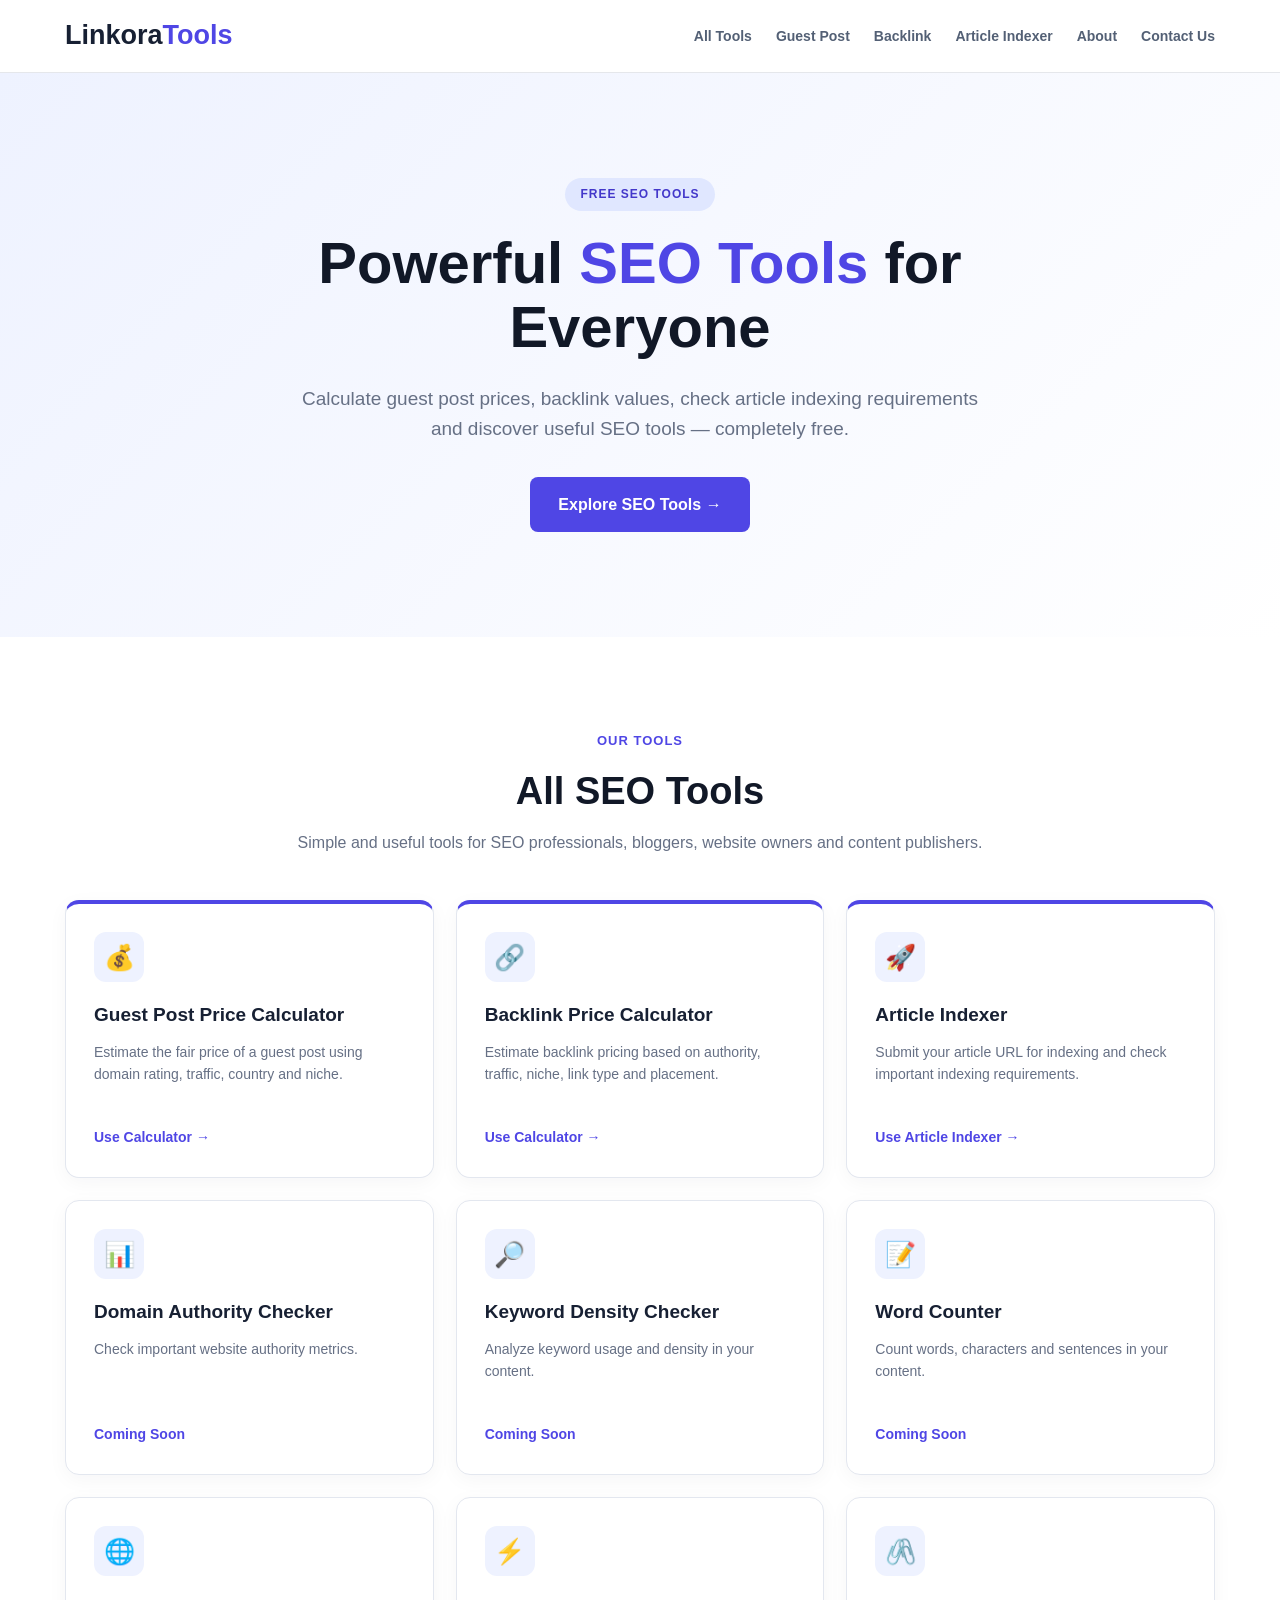
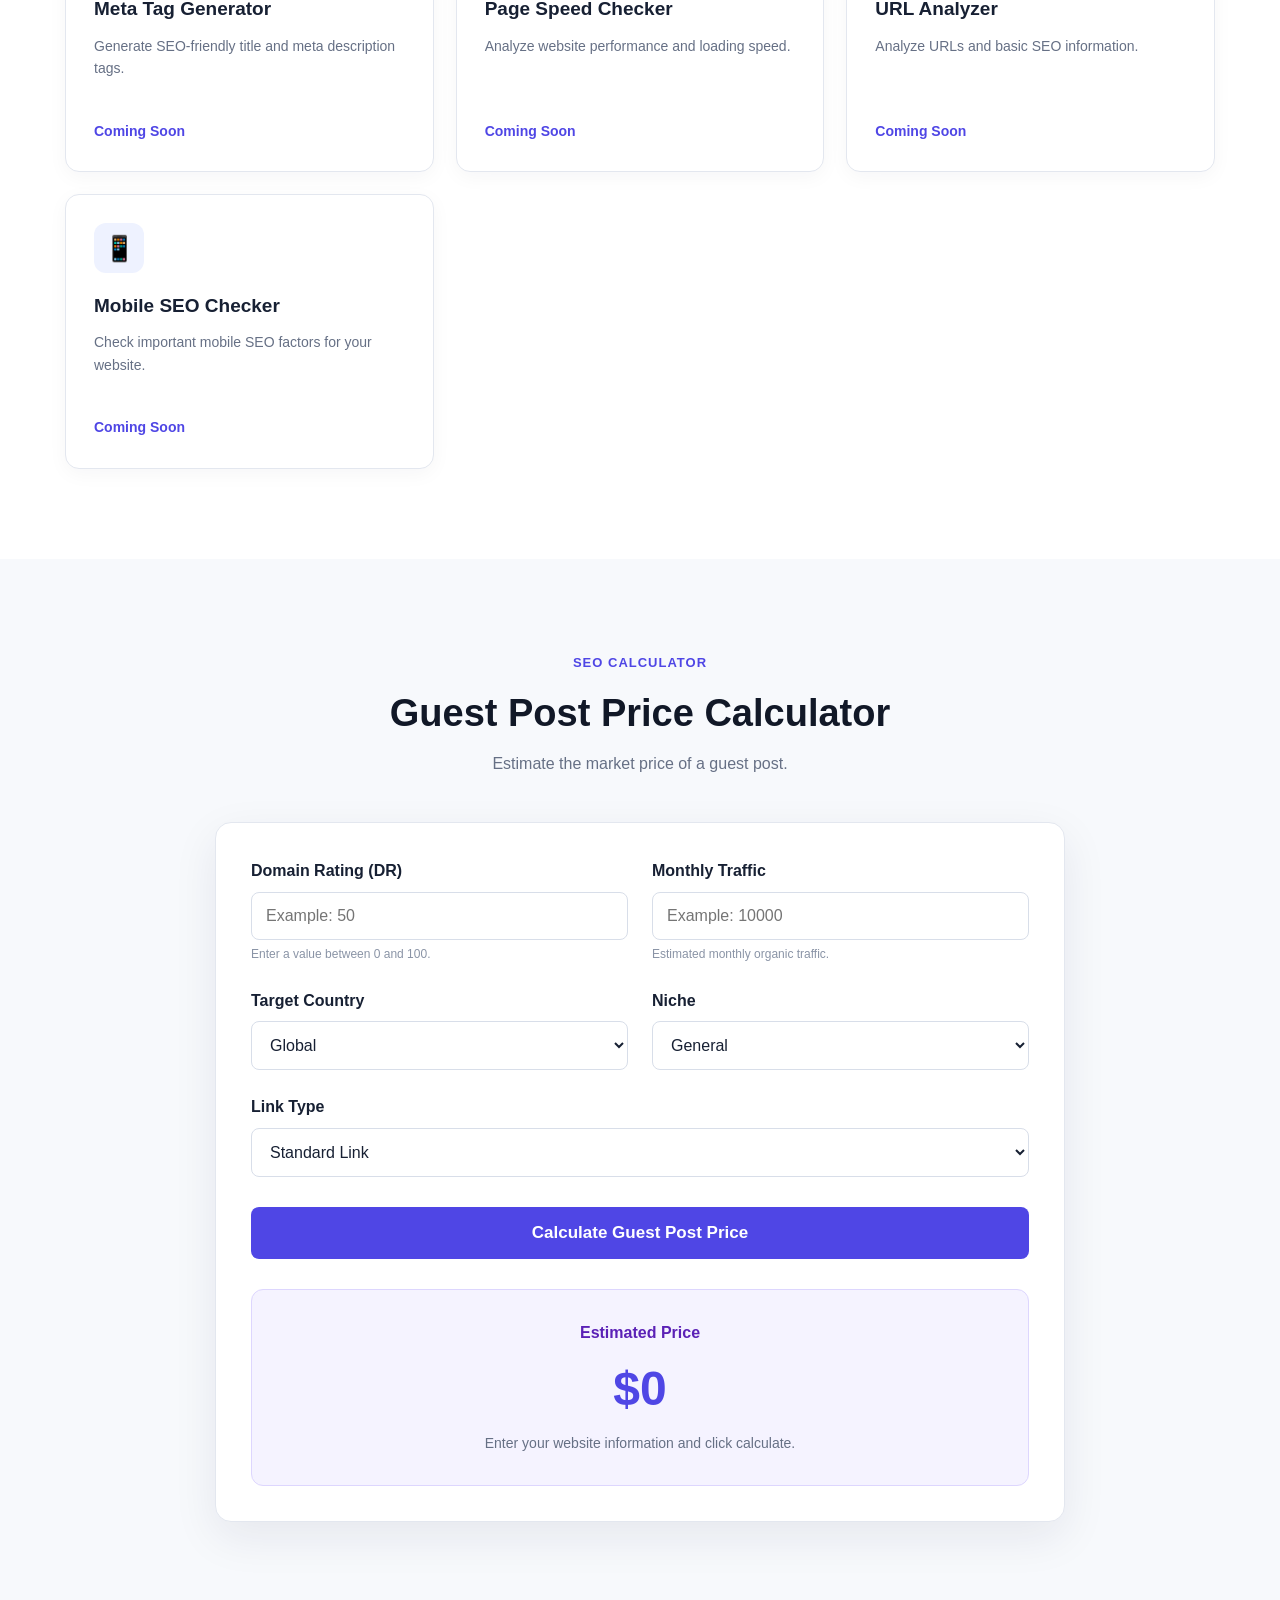
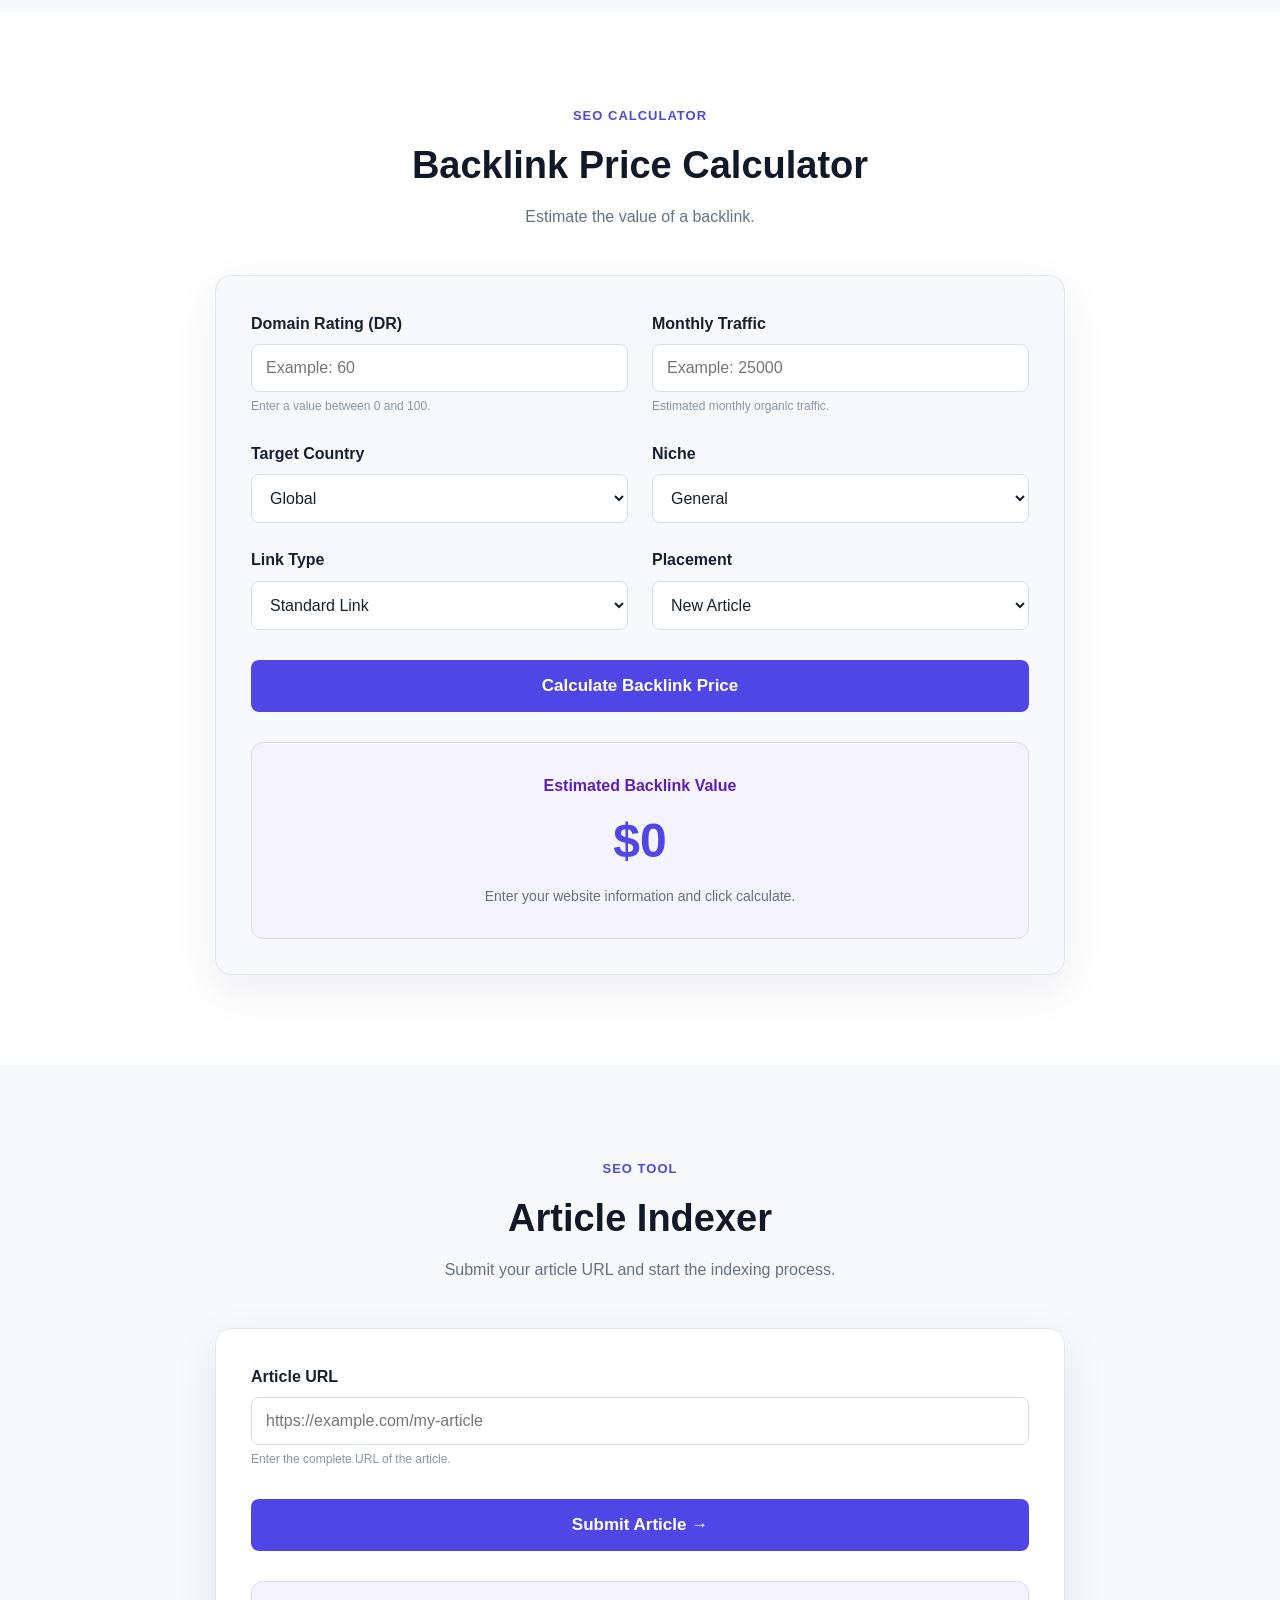
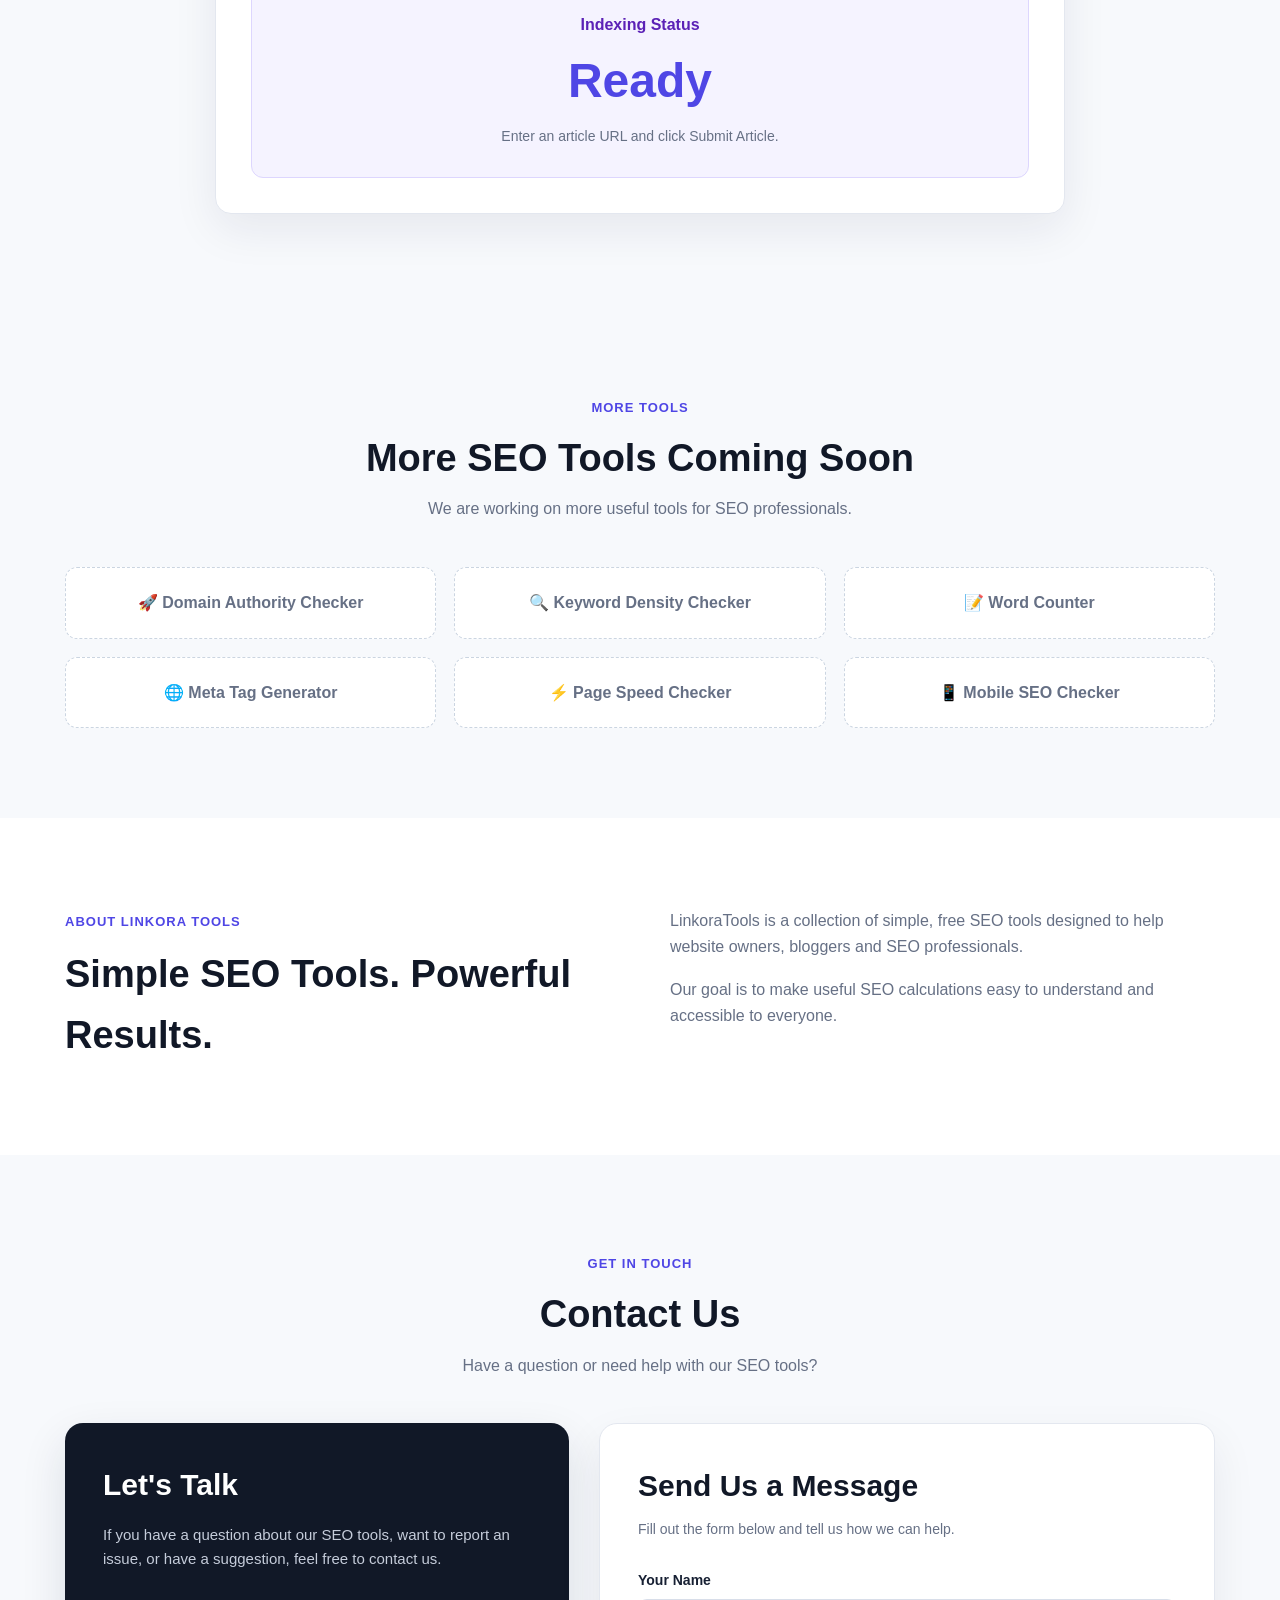
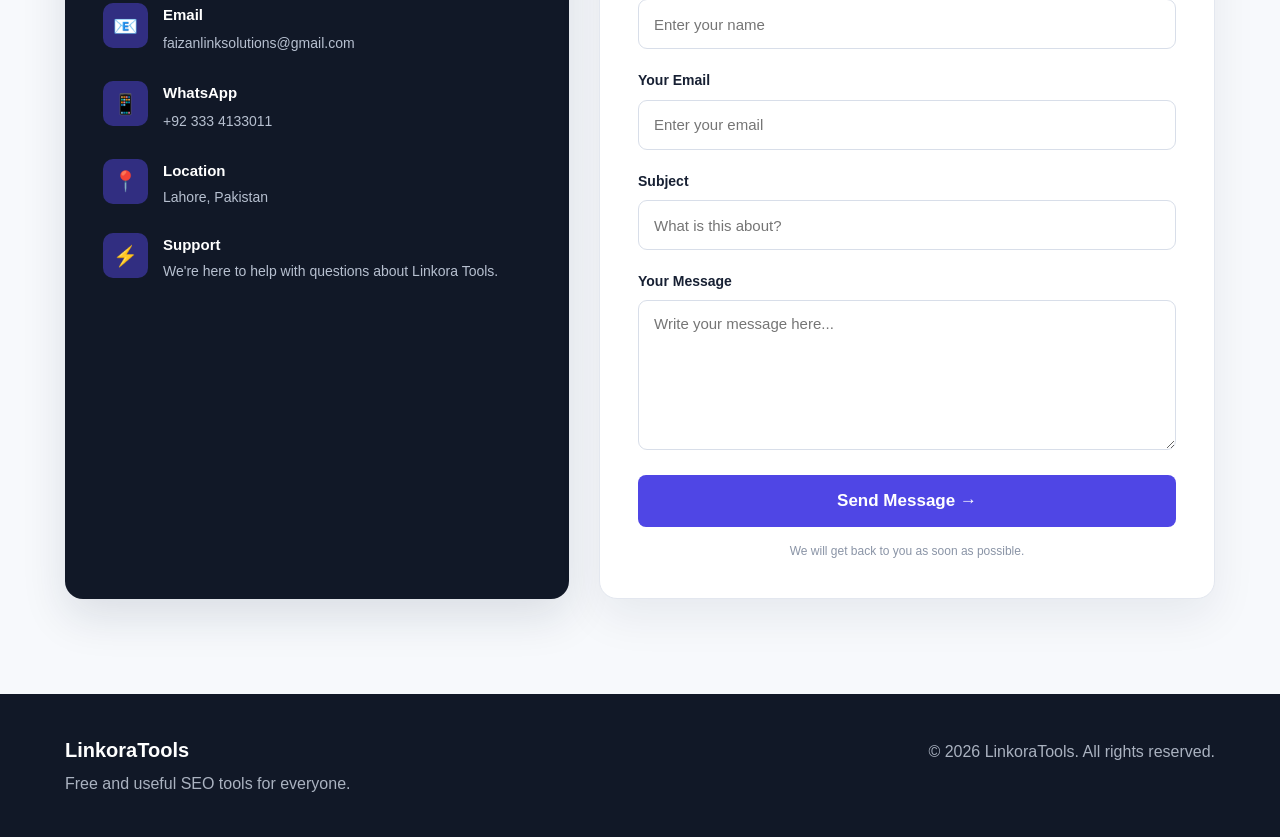
==== commit 440f043b: "Update index.html" ====
--- a/index.html
+++ b/index.html
@@ -14,7 +14,7 @@
 
     <meta
         name="description"
-        content="Free SEO tools for guest post pricing, backlink pricing and website analysis."
+        content="Free SEO tools for guest post pricing, backlink pricing, article indexing and website analysis."
     >
 
     <link
@@ -51,6 +51,10 @@
 
             <a href="#backlink">
                 Backlink
+            </a>
+
+            <a href="#article-indexer">
+                Article Indexer
             </a>
 
             <a href="#about">
@@ -88,8 +92,9 @@
 
 
         <p>
-            Calculate guest post prices, backlink values
-            and discover useful SEO tools — completely free.
+            Calculate guest post prices, backlink values,
+            check article indexing requirements and discover
+            useful SEO tools — completely free.
         </p>
 
 
@@ -128,7 +133,7 @@
 
             <p>
                 Simple and useful tools for SEO professionals,
-                bloggers and website owners.
+                bloggers, website owners and content publishers.
             </p>
 
         </div>
@@ -194,7 +199,35 @@
 
 
 
-            <!-- TOOL 3 -->
+            <!-- TOOL 3 - ARTICLE INDEXER -->
+
+            <a
+                href="#article-indexer"
+                class="tool-card active-tool"
+            >
+
+                <div class="tool-icon">
+                    🚀
+                </div>
+
+                <h3>
+                    Article Indexer
+                </h3>
+
+                <p>
+                    Submit your article URL for indexing and
+                    check important indexing requirements.
+                </p>
+
+                <span class="tool-link">
+                    Use Article Indexer →
+                </span>
+
+            </a>
+
+
+
+            <!-- TOOL 4 -->
 
             <div class="tool-card">
 
@@ -218,7 +251,7 @@
 
 
 
-            <!-- TOOL 4 -->
+            <!-- TOOL 5 -->
 
             <div class="tool-card">
 
@@ -243,7 +276,7 @@
 
 
 
-            <!-- TOOL 5 -->
+            <!-- TOOL 6 -->
 
             <div class="tool-card">
 
@@ -268,7 +301,7 @@
 
 
 
-            <!-- TOOL 6 -->
+            <!-- TOOL 7 -->
 
             <div class="tool-card">
 
@@ -293,7 +326,7 @@
 
 
 
-            <!-- TOOL 7 -->
+            <!-- TOOL 8 -->
 
             <div class="tool-card">
 
@@ -318,7 +351,7 @@
 
 
 
-            <!-- TOOL 8 -->
+            <!-- TOOL 9 -->
 
             <div class="tool-card">
 
@@ -342,7 +375,7 @@
 
 
 
-            <!-- TOOL 9 -->
+            <!-- TOOL 10 -->
 
             <div class="tool-card">
 
@@ -847,6 +880,96 @@
 
 
 
+<!-- ================= ARTICLE INDEXER ================= -->
+
+<section
+    class="calculator-section"
+    id="article-indexer"
+>
+
+    <div class="container">
+
+
+        <div class="section-heading">
+
+            <span>
+                SEO TOOL
+            </span>
+
+            <h2>
+                Article Indexer
+            </h2>
+
+            <p>
+                Submit your article URL and start the
+                indexing process.
+            </p>
+
+        </div>
+
+
+
+        <div class="calculator-card">
+
+
+            <div class="form-group">
+
+                <label for="article-url">
+                    Article URL
+                </label>
+
+                <input
+                    type="url"
+                    id="article-url"
+                    placeholder="https://example.com/my-article"
+                    required
+                >
+
+                <small>
+                    Enter the complete URL of the article.
+                </small>
+
+            </div>
+
+
+
+            <button
+                class="calculate-button"
+                type="button"
+                onclick="submitArticleForIndexing()"
+            >
+                Submit Article →
+            </button>
+
+
+
+            <div class="result-box">
+
+                <div class="result-label">
+                    Indexing Status
+                </div>
+
+                <div
+                    class="price"
+                    id="article-status"
+                >
+                    Ready
+                </div>
+
+                <p id="article-result">
+                    Enter an article URL and click Submit Article.
+                </p>
+
+            </div>
+
+        </div>
+
+    </div>
+
+</section>
+
+
+
 <!-- ================= MORE TOOLS ================= -->
 
 <section class="coming-section">
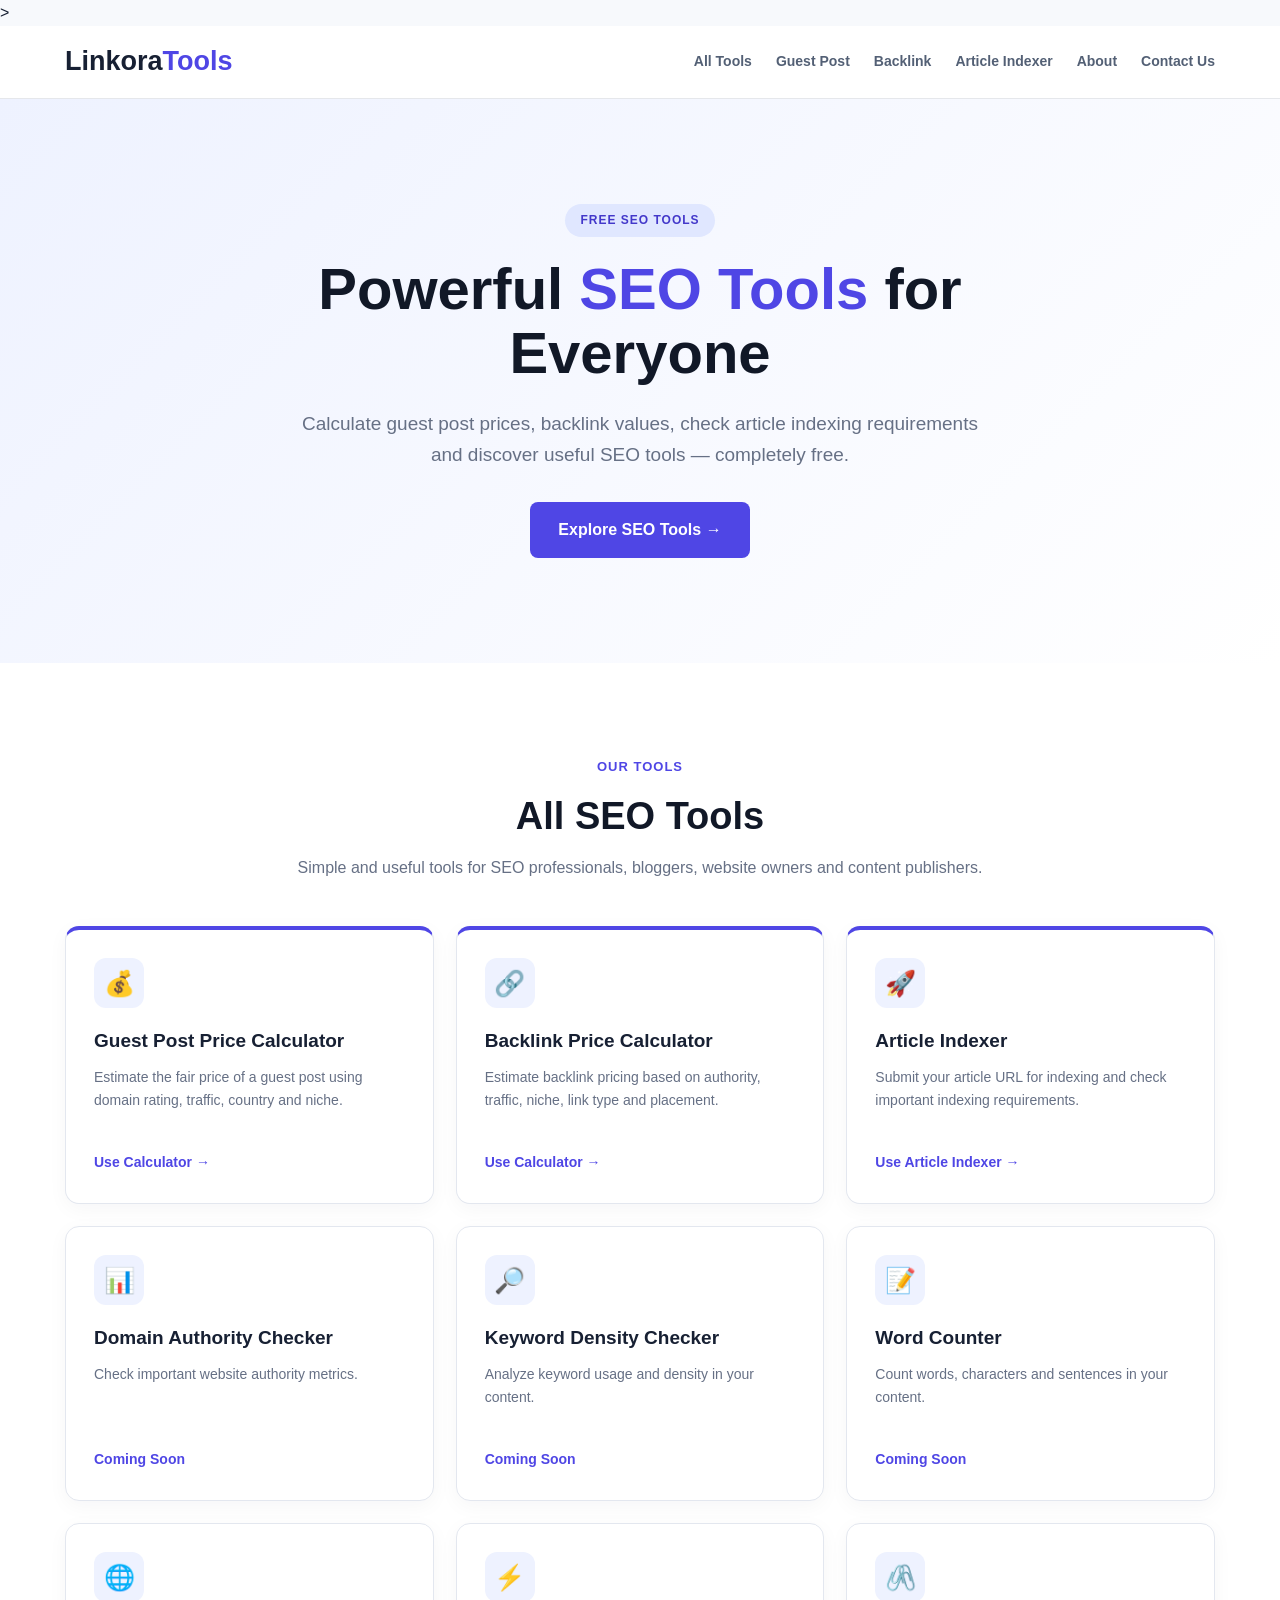
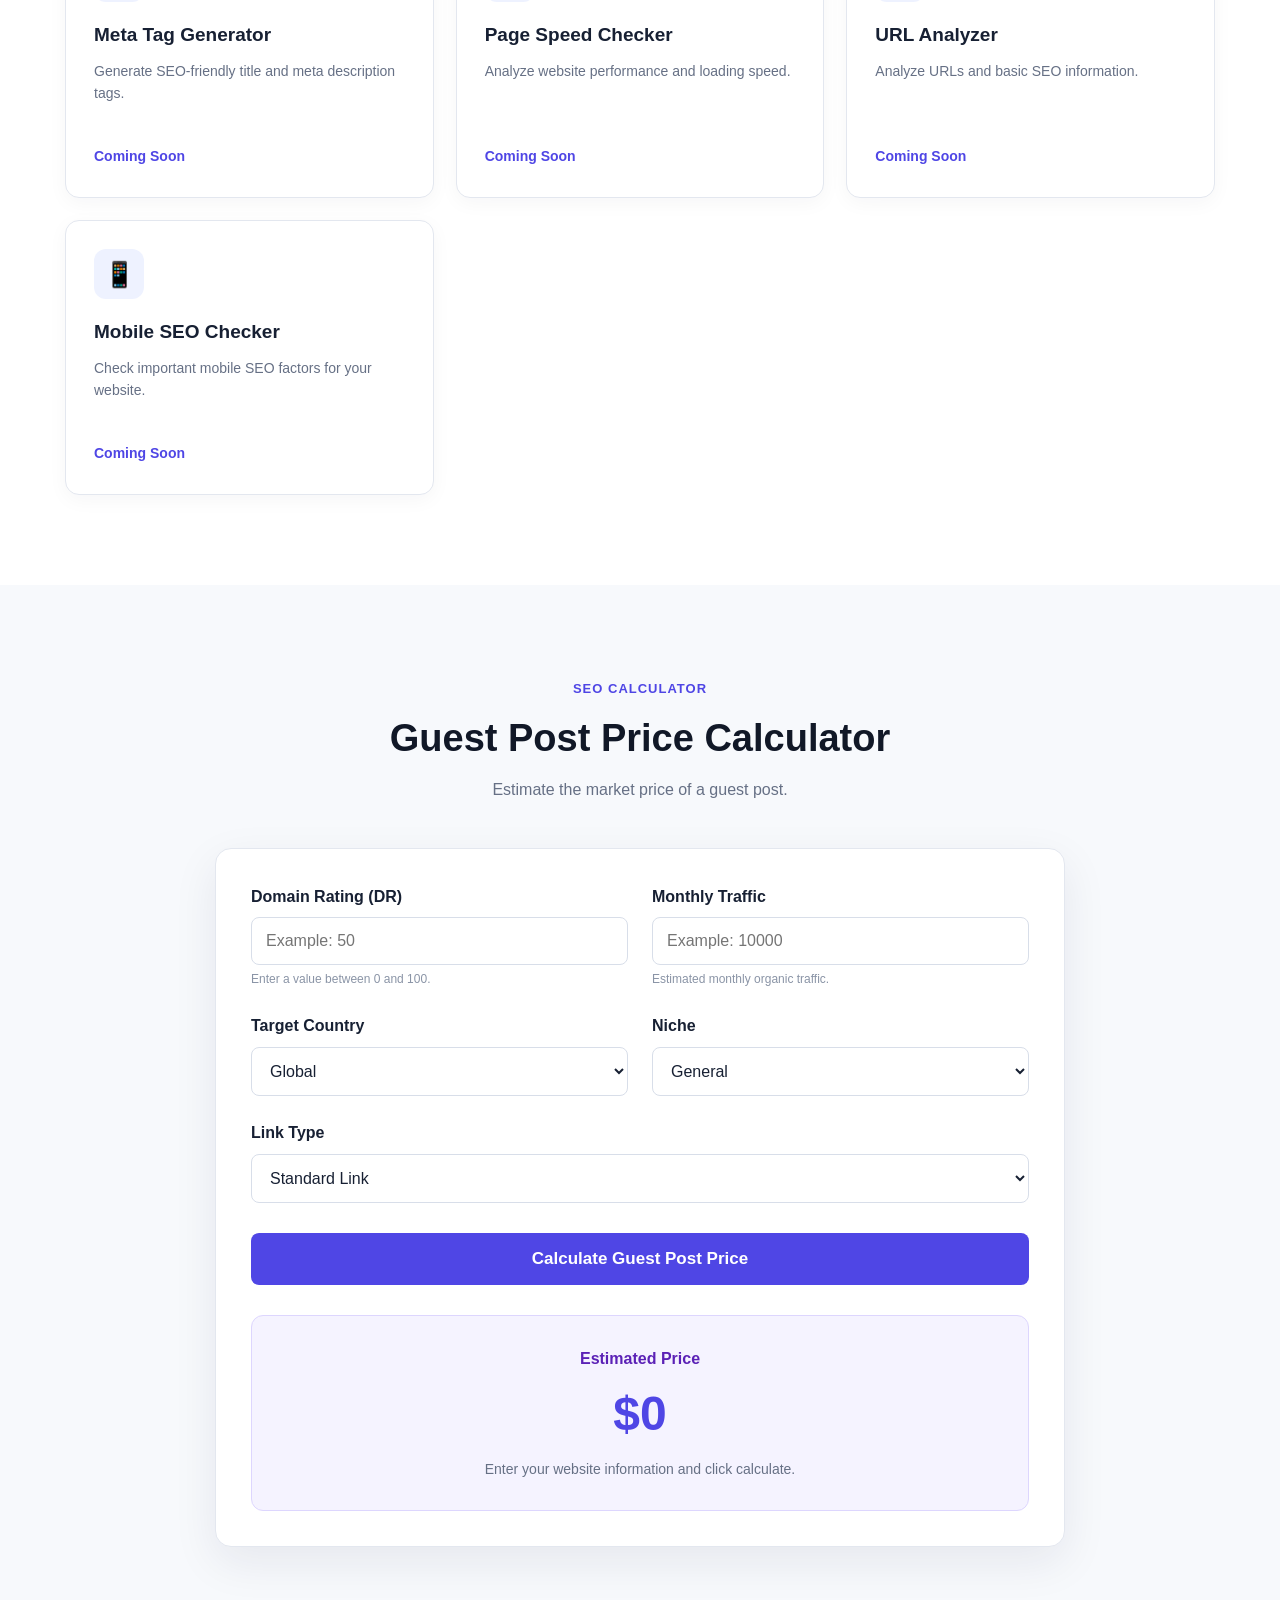
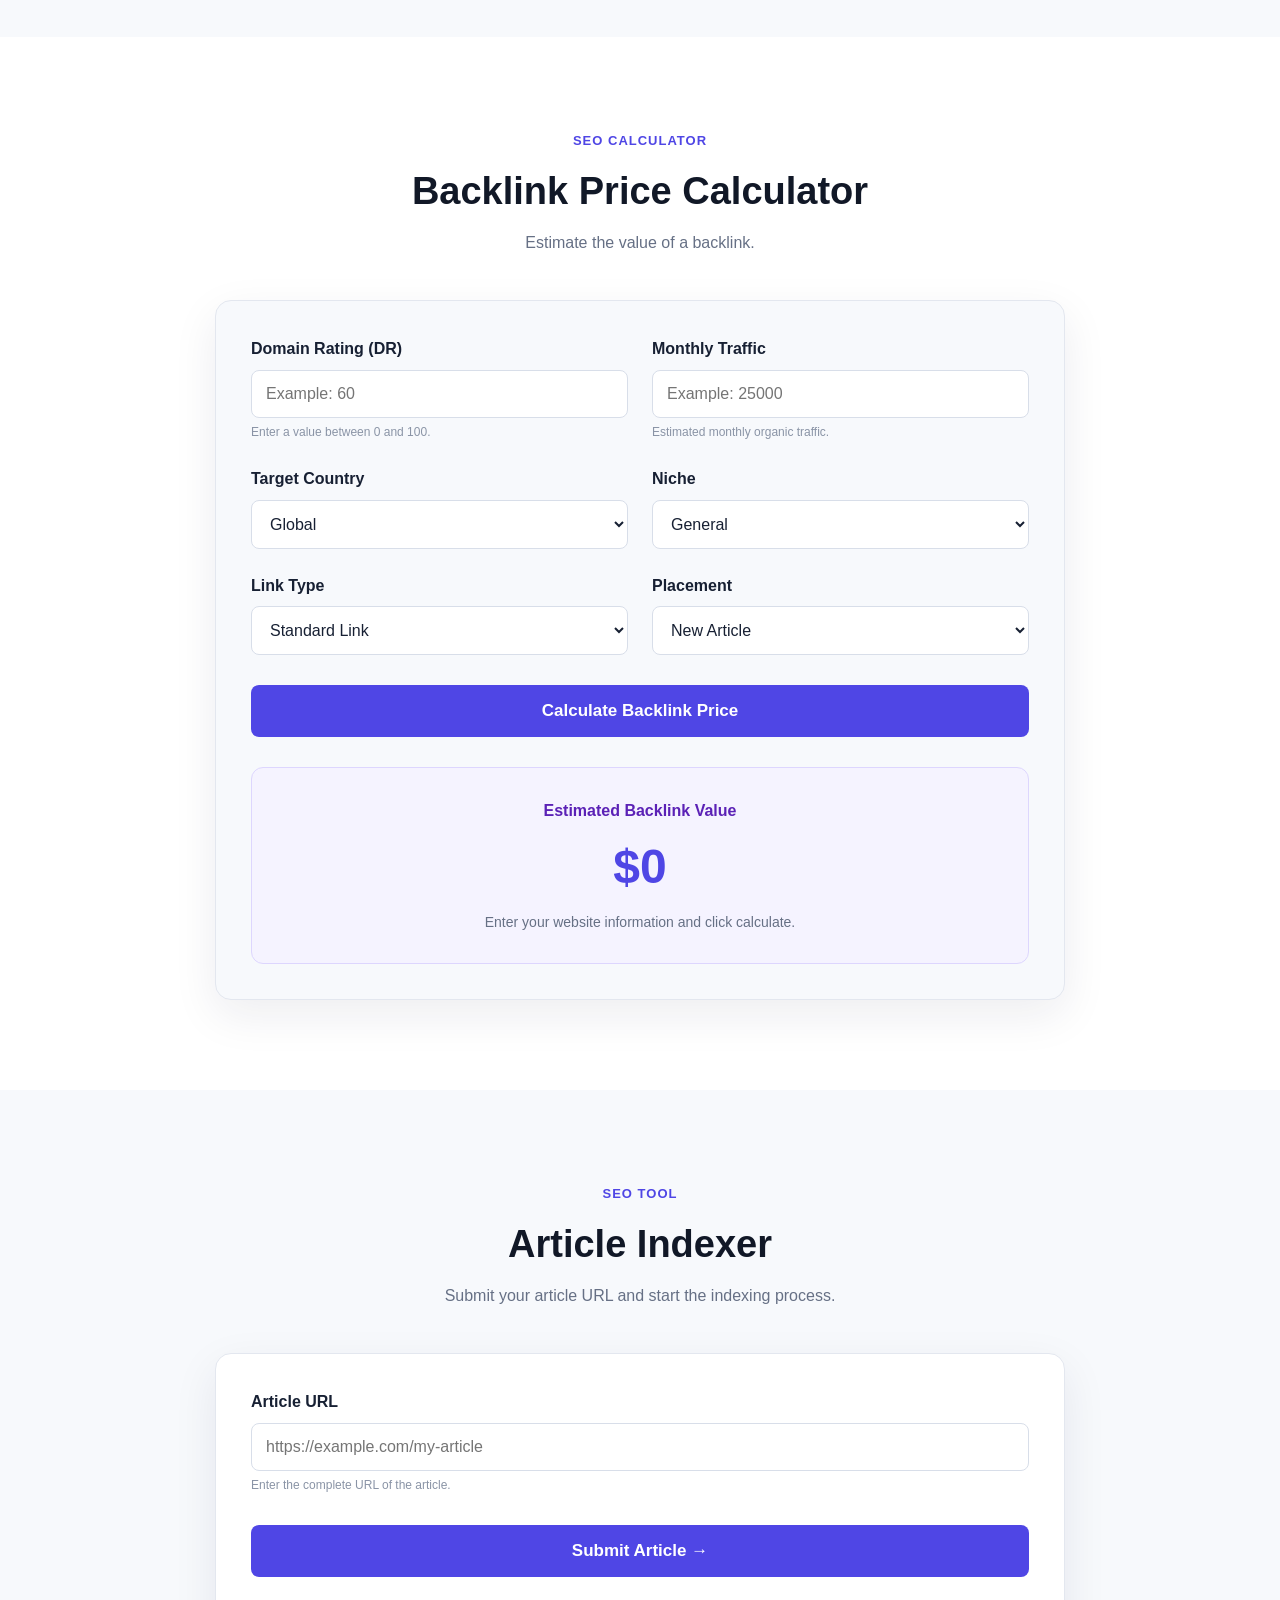
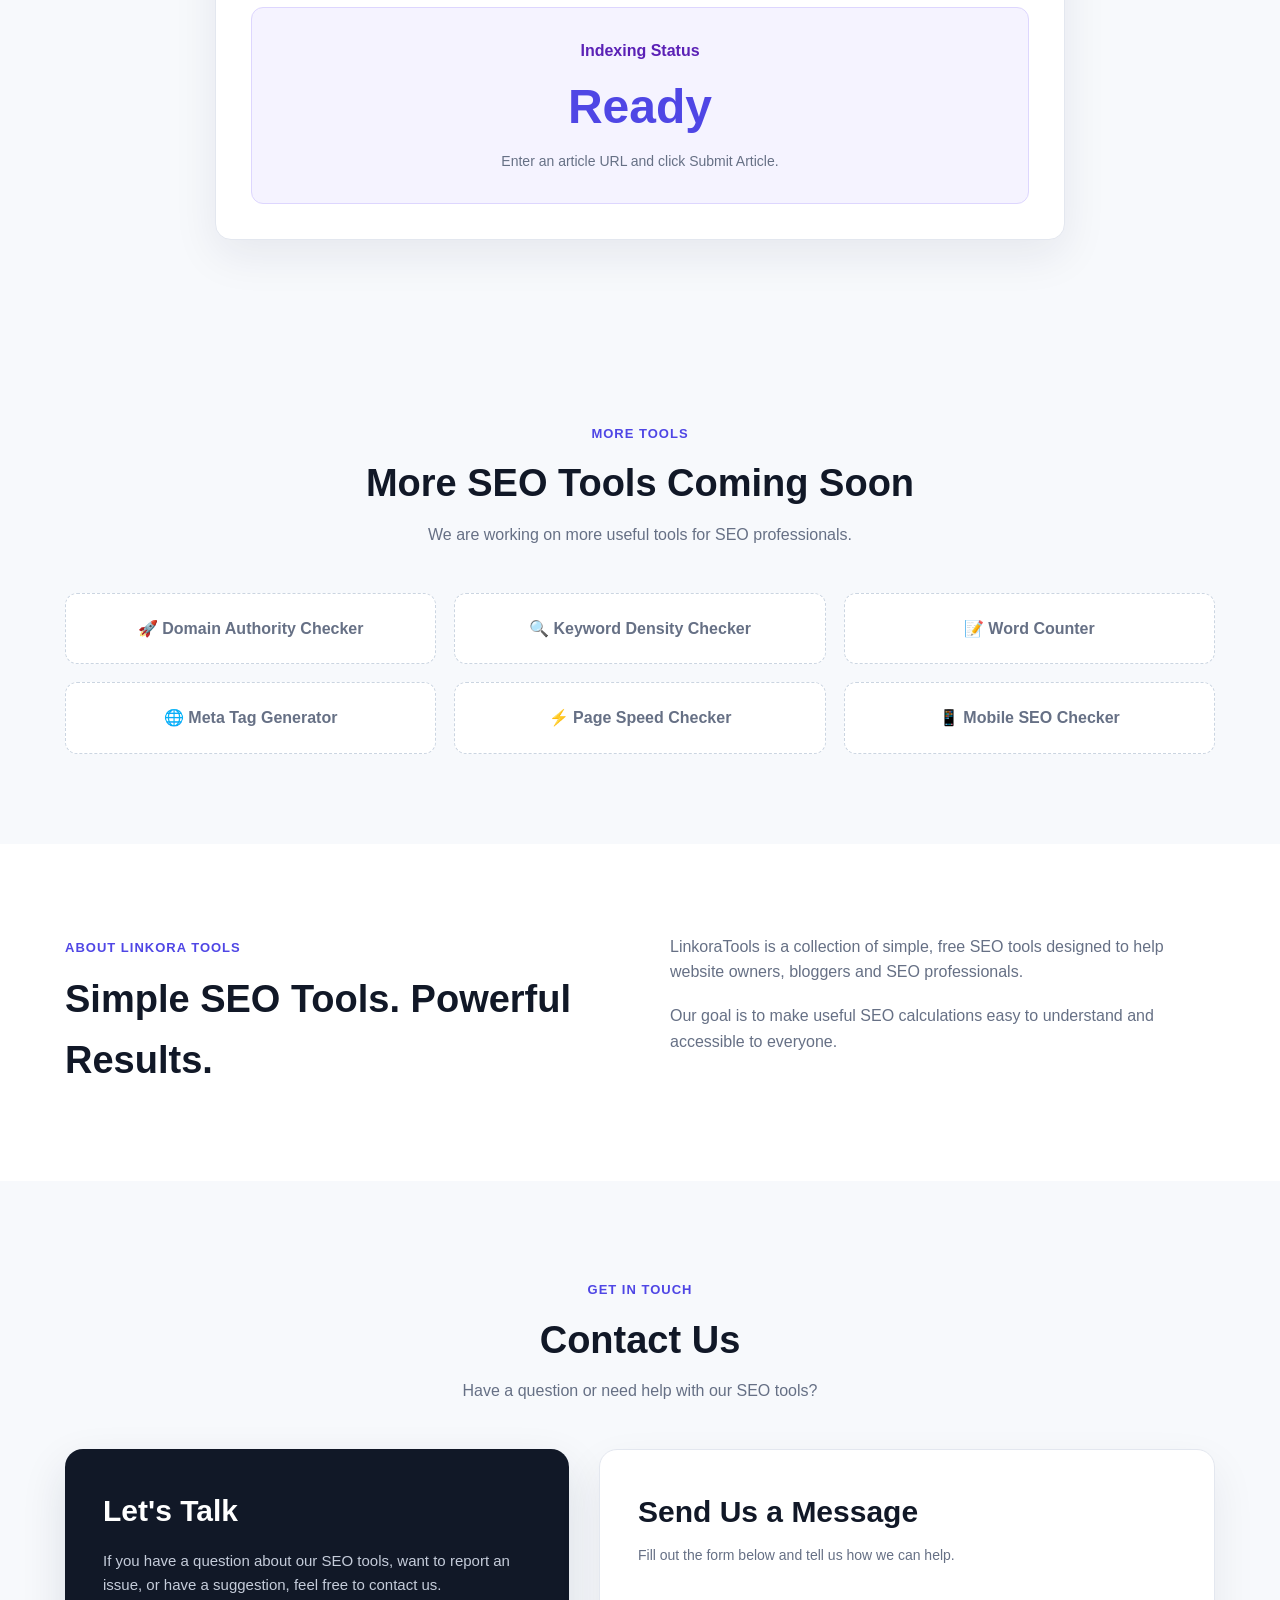
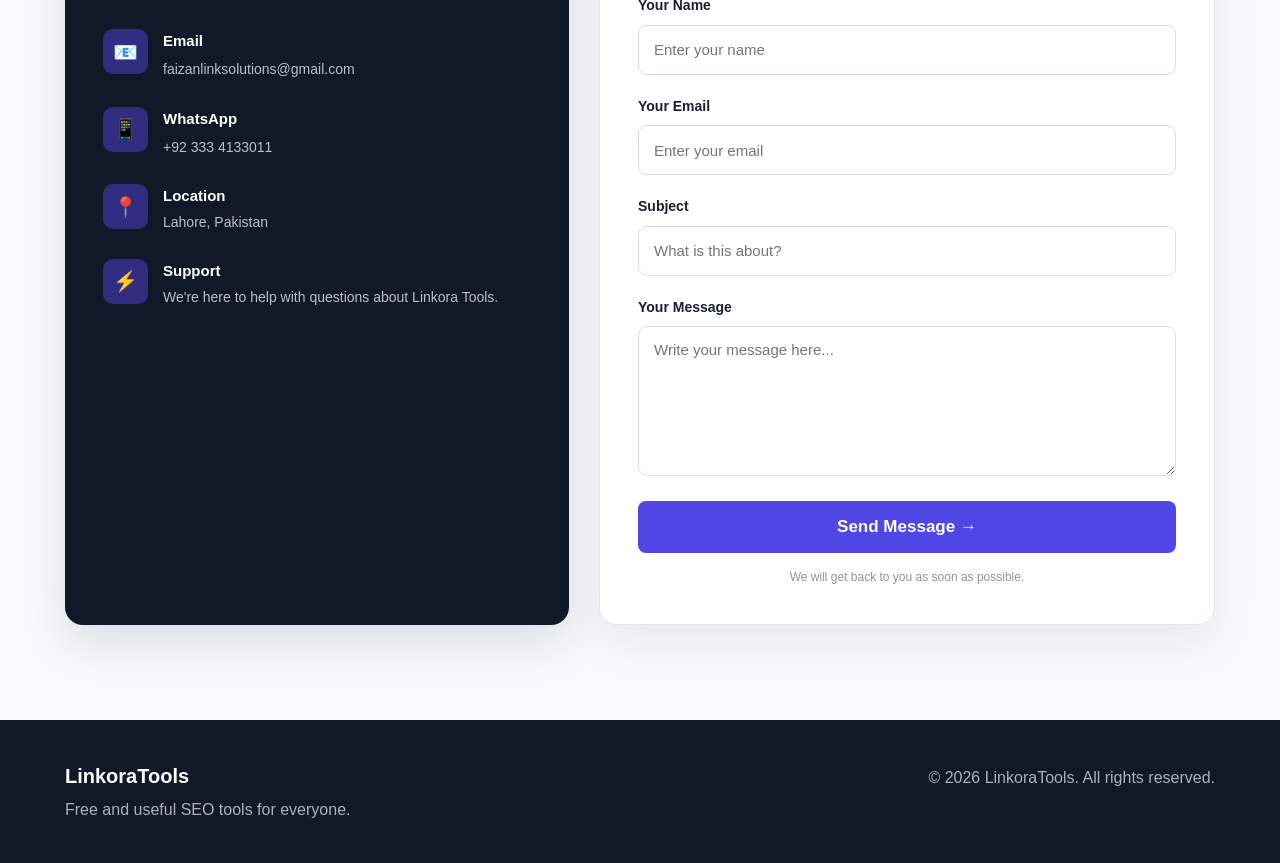
==== commit f63327cc: "Update index.html" ====
--- a/index.html
+++ b/index.html
@@ -10,11 +10,8 @@
         content="width=device-width, initial-scale=1.0"
     >
 
-    <title>LinkoraTools - Free SEO Tools</title>
-
-    <meta
-        name="description"
-        content="Free SEO tools for guest post pricing, backlink pricing, article indexing and website analysis."
+    <title>Guest Post Price Calculator – Free SEO Tool | Linkora</title>
+<meta name="description" content="Use our free Guest Post Price Calculator to estimate guest post prices based on DR, traffic, country, niche, and link type.">
     >
 
     <link
@@ -1371,7 +1368,7 @@
 
 <!-- ================= JAVASCRIPT ================= -->
 
-<script src="./script.js?v=4"></script>
+<script src="./script.js?v=5"></script>
 
 </body>
 
